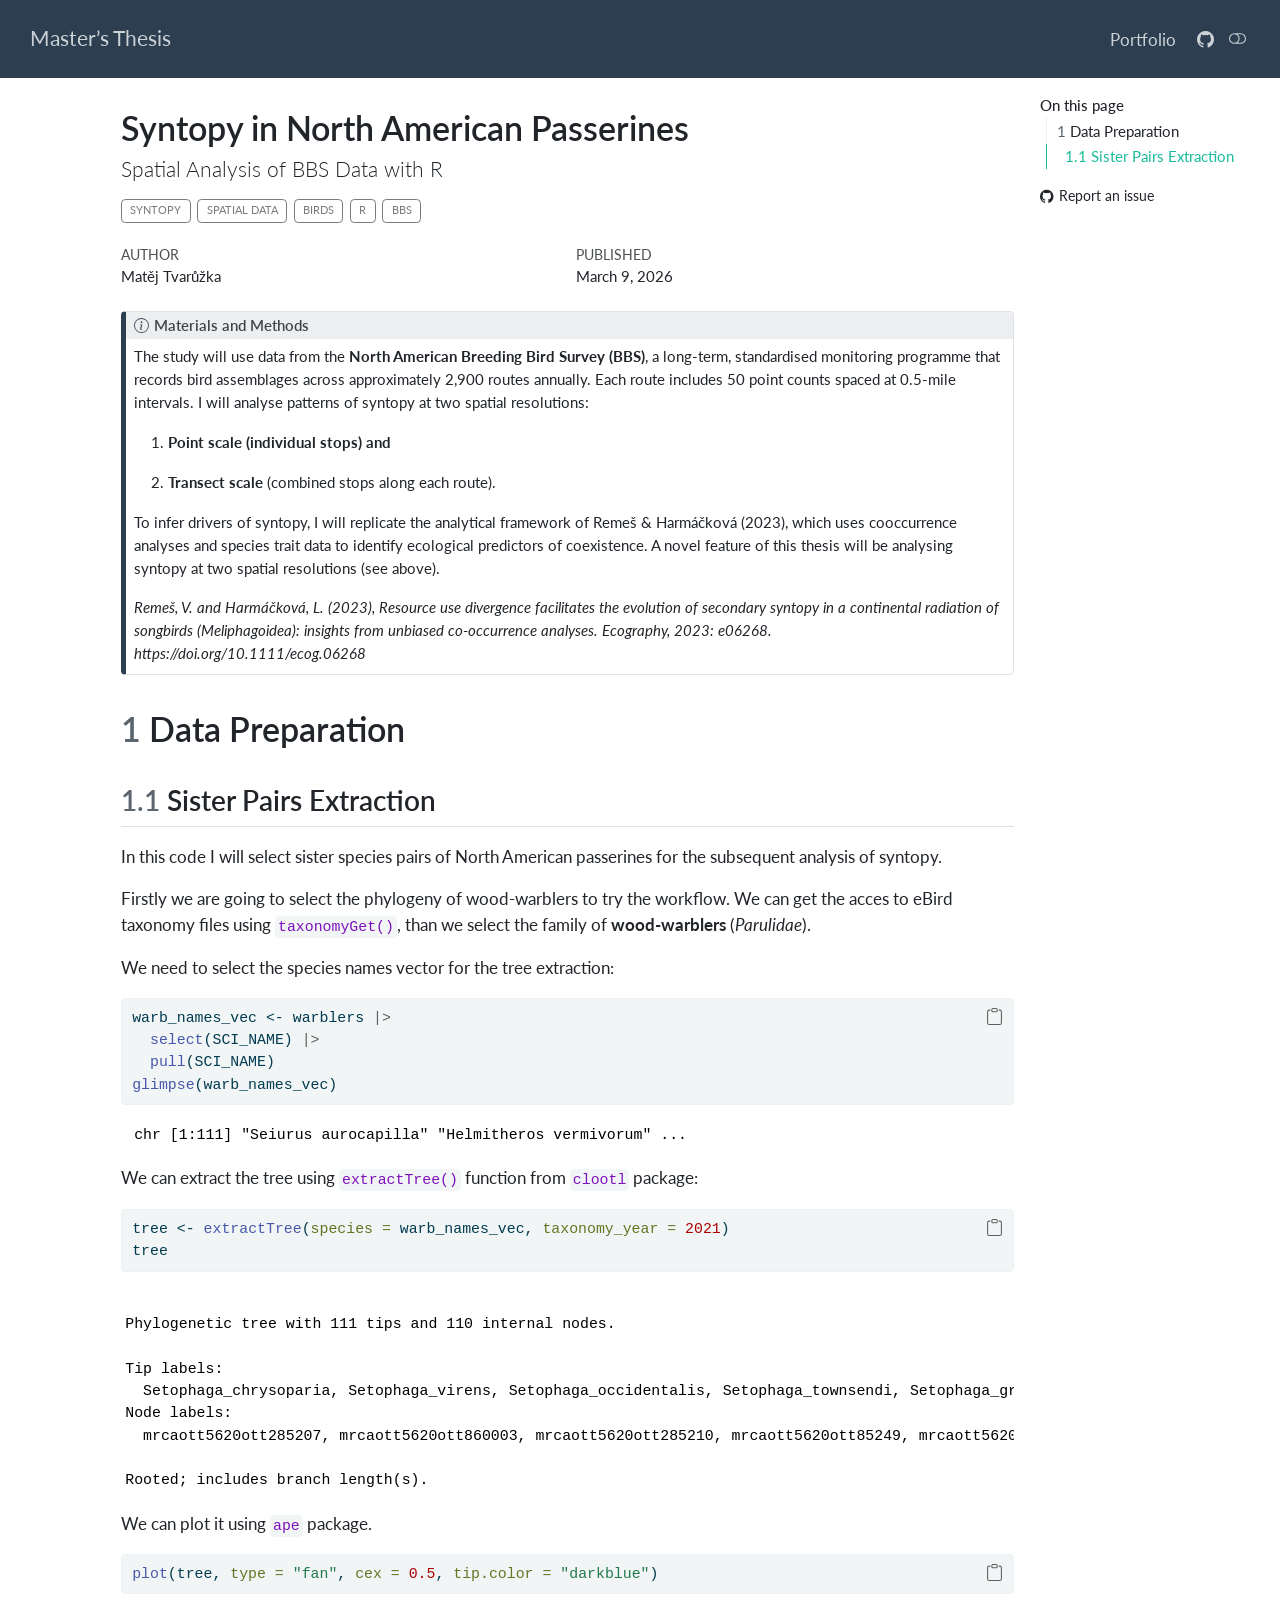
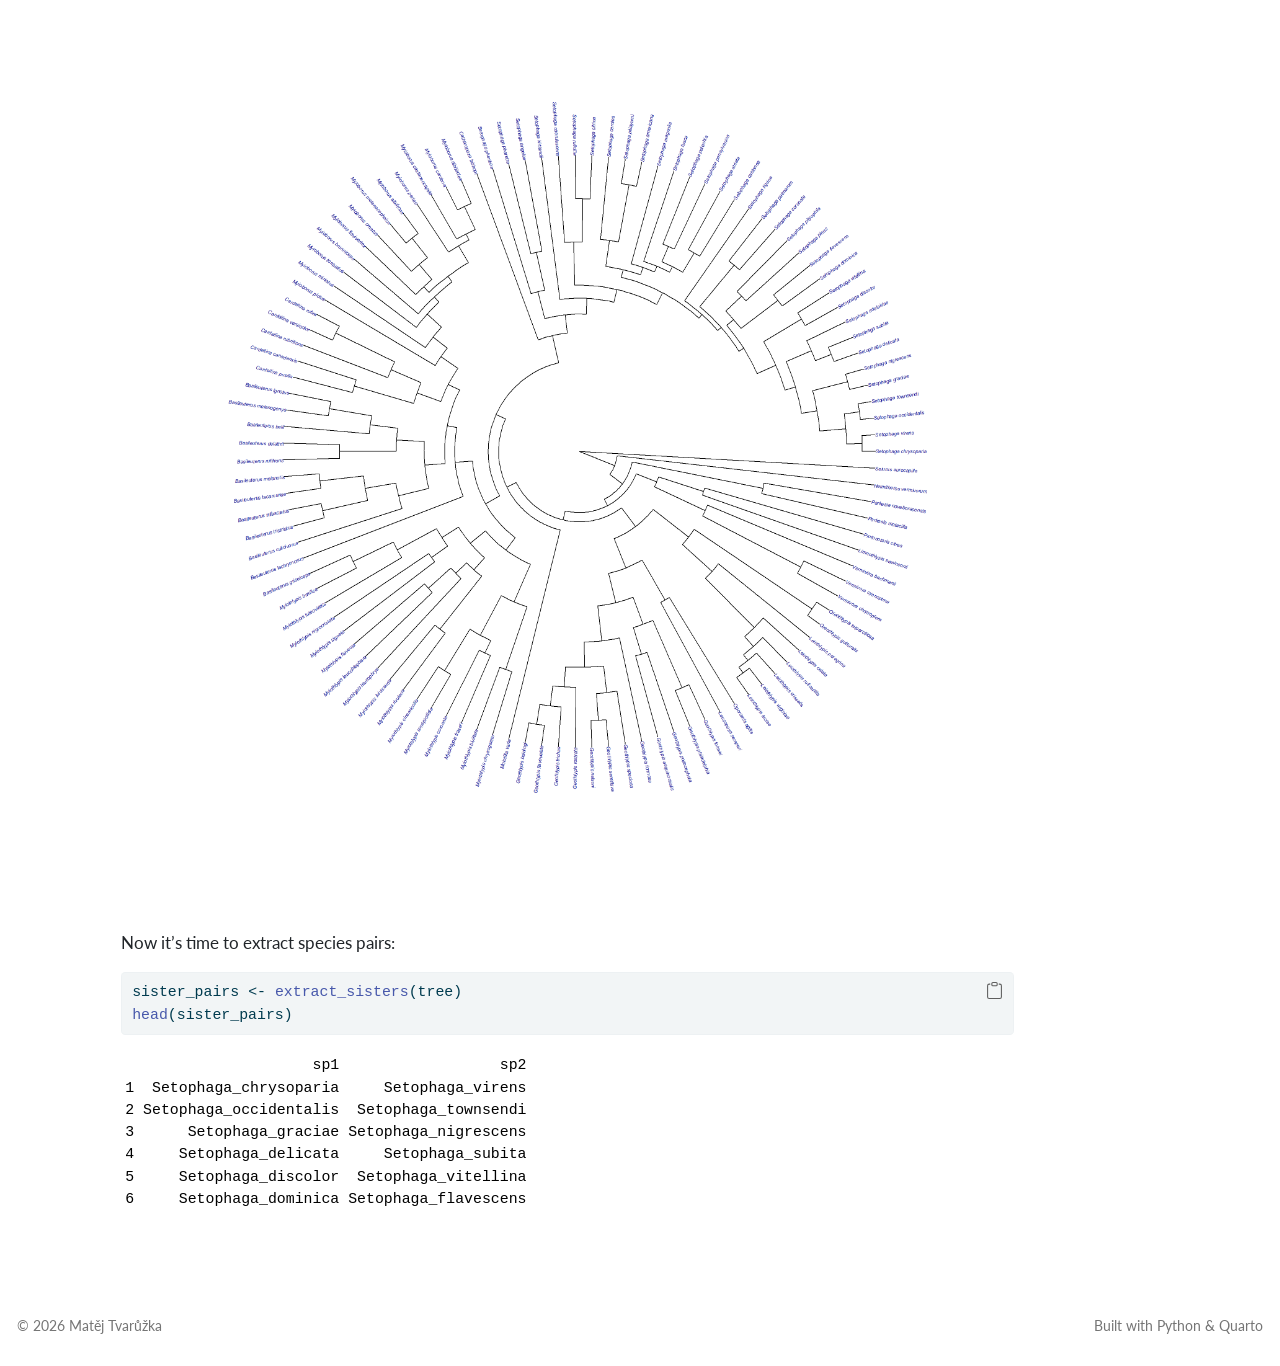
==== docs/index.html @ f7a9e0ff "update" ====
<!DOCTYPE html>
<html xmlns="http://www.w3.org/1999/xhtml" lang="en" xml:lang="en"><head>

<meta charset="utf-8">
<meta name="generator" content="quarto-1.8.27">

<meta name="viewport" content="width=device-width, initial-scale=1.0, user-scalable=yes">

<meta name="author" content="Matěj Tvarůžka">
<meta name="dcterms.date" content="2026-03-09">

<title>Syntopy in North American Passerines – Master’s Thesis</title>
<style>
code{white-space: pre-wrap;}
span.smallcaps{font-variant: small-caps;}
div.columns{display: flex; gap: min(4vw, 1.5em);}
div.column{flex: auto; overflow-x: auto;}
div.hanging-indent{margin-left: 1.5em; text-indent: -1.5em;}
ul.task-list{list-style: none;}
ul.task-list li input[type="checkbox"] {
  width: 0.8em;
  margin: 0 0.8em 0.2em -1em; /* quarto-specific, see https://github.com/quarto-dev/quarto-cli/issues/4556 */ 
  vertical-align: middle;
}
/* CSS for syntax highlighting */
html { -webkit-text-size-adjust: 100%; }
pre > code.sourceCode { white-space: pre; position: relative; }
pre > code.sourceCode > span { display: inline-block; line-height: 1.25; }
pre > code.sourceCode > span:empty { height: 1.2em; }
.sourceCode { overflow: visible; }
code.sourceCode > span { color: inherit; text-decoration: inherit; }
div.sourceCode { margin: 1em 0; }
pre.sourceCode { margin: 0; }
@media screen {
div.sourceCode { overflow: auto; }
}
@media print {
pre > code.sourceCode { white-space: pre-wrap; }
pre > code.sourceCode > span { text-indent: -5em; padding-left: 5em; }
}
pre.numberSource code
  { counter-reset: source-line 0; }
pre.numberSource code > span
  { position: relative; left: -4em; counter-increment: source-line; }
pre.numberSource code > span > a:first-child::before
  { content: counter(source-line);
    position: relative; left: -1em; text-align: right; vertical-align: baseline;
    border: none; display: inline-block;
    -webkit-touch-callout: none; -webkit-user-select: none;
    -khtml-user-select: none; -moz-user-select: none;
    -ms-user-select: none; user-select: none;
    padding: 0 4px; width: 4em;
  }
pre.numberSource { margin-left: 3em;  padding-left: 4px; }
div.sourceCode
  {   }
@media screen {
pre > code.sourceCode > span > a:first-child::before { text-decoration: underline; }
}
</style>


<script src="site_libs/quarto-nav/quarto-nav.js"></script>
<script src="site_libs/quarto-nav/headroom.min.js"></script>
<script src="site_libs/clipboard/clipboard.min.js"></script>
<script src="site_libs/quarto-search/autocomplete.umd.js"></script>
<script src="site_libs/quarto-search/fuse.min.js"></script>
<script src="site_libs/quarto-search/quarto-search.js"></script>
<meta name="quarto:offset" content="./">
<script src="site_libs/quarto-html/quarto.js" type="module"></script>
<script src="site_libs/quarto-html/tabsets/tabsets.js" type="module"></script>
<script src="site_libs/quarto-html/axe/axe-check.js" type="module"></script>
<script src="site_libs/quarto-html/popper.min.js"></script>
<script src="site_libs/quarto-html/tippy.umd.min.js"></script>
<script src="site_libs/quarto-html/anchor.min.js"></script>
<link href="site_libs/quarto-html/tippy.css" rel="stylesheet">
<link href="site_libs/quarto-html/quarto-syntax-highlighting-ed96de9b727972fe78a7b5d16c58bf87.css" rel="stylesheet" class="quarto-color-scheme" id="quarto-text-highlighting-styles">
<link href="site_libs/quarto-html/quarto-syntax-highlighting-dark-4d9afe2b8d18ee9fa5d0d57b5ed4214d.css" rel="stylesheet" class="quarto-color-scheme quarto-color-alternate" id="quarto-text-highlighting-styles">
<link href="site_libs/quarto-html/quarto-syntax-highlighting-ed96de9b727972fe78a7b5d16c58bf87.css" rel="stylesheet" class="quarto-color-scheme-extra" id="quarto-text-highlighting-styles">
<script src="site_libs/bootstrap/bootstrap.min.js"></script>
<link href="site_libs/bootstrap/bootstrap-icons.css" rel="stylesheet">
<link href="site_libs/bootstrap/bootstrap-7cd82a6aa96a974a6319077d4da4450f.min.css" rel="stylesheet" append-hash="true" class="quarto-color-scheme" id="quarto-bootstrap" data-mode="light">
<link href="site_libs/bootstrap/bootstrap-dark-4c7998f0dd7110676a9d49c082e7c350.min.css" rel="stylesheet" append-hash="true" class="quarto-color-scheme quarto-color-alternate" id="quarto-bootstrap" data-mode="dark">
<link href="site_libs/bootstrap/bootstrap-7cd82a6aa96a974a6319077d4da4450f.min.css" rel="stylesheet" append-hash="true" class="quarto-color-scheme-extra" id="quarto-bootstrap" data-mode="light">
<script id="quarto-search-options" type="application/json">{
  "location": "navbar",
  "copy-button": false,
  "collapse-after": 3,
  "panel-placement": "end",
  "type": "overlay",
  "limit": 50,
  "keyboard-shortcut": [
    "f",
    "/",
    "s"
  ],
  "show-item-context": false,
  "language": {
    "search-no-results-text": "No results",
    "search-matching-documents-text": "matching documents",
    "search-copy-link-title": "Copy link to search",
    "search-hide-matches-text": "Hide additional matches",
    "search-more-match-text": "more match in this document",
    "search-more-matches-text": "more matches in this document",
    "search-clear-button-title": "Clear",
    "search-text-placeholder": "",
    "search-detached-cancel-button-title": "Cancel",
    "search-submit-button-title": "Submit",
    "search-label": "Search"
  }
}</script>


</head>

<body class="nav-fixed quarto-light"><script id="quarto-html-before-body" type="application/javascript">
    const toggleBodyColorMode = (bsSheetEl) => {
      const mode = bsSheetEl.getAttribute("data-mode");
      const bodyEl = window.document.querySelector("body");
      if (mode === "dark") {
        bodyEl.classList.add("quarto-dark");
        bodyEl.classList.remove("quarto-light");
      } else {
        bodyEl.classList.add("quarto-light");
        bodyEl.classList.remove("quarto-dark");
      }
    }
    const toggleBodyColorPrimary = () => {
      const bsSheetEl = window.document.querySelector("link#quarto-bootstrap:not([rel=disabled-stylesheet])");
      if (bsSheetEl) {
        toggleBodyColorMode(bsSheetEl);
      }
    }
    const setColorSchemeToggle = (alternate) => {
      const toggles = window.document.querySelectorAll('.quarto-color-scheme-toggle');
      for (let i=0; i < toggles.length; i++) {
        const toggle = toggles[i];
        if (toggle) {
          if (alternate) {
            toggle.classList.add("alternate");
          } else {
            toggle.classList.remove("alternate");
          }
        }
      }
    };
    const toggleColorMode = (alternate) => {
      // Switch the stylesheets
      const primaryStylesheets = window.document.querySelectorAll('link.quarto-color-scheme:not(.quarto-color-alternate)');
      const alternateStylesheets = window.document.querySelectorAll('link.quarto-color-scheme.quarto-color-alternate');
      manageTransitions('#quarto-margin-sidebar .nav-link', false);
      if (alternate) {
        // note: dark is layered on light, we don't disable primary!
        enableStylesheet(alternateStylesheets);
        for (const sheetNode of alternateStylesheets) {
          if (sheetNode.id === "quarto-bootstrap") {
            toggleBodyColorMode(sheetNode);
          }
        }
      } else {
        disableStylesheet(alternateStylesheets);
        enableStylesheet(primaryStylesheets)
        toggleBodyColorPrimary();
      }
      manageTransitions('#quarto-margin-sidebar .nav-link', true);
      // Switch the toggles
      setColorSchemeToggle(alternate)
      // Hack to workaround the fact that safari doesn't
      // properly recolor the scrollbar when toggling (#1455)
      if (navigator.userAgent.indexOf('Safari') > 0 && navigator.userAgent.indexOf('Chrome') == -1) {
        manageTransitions("body", false);
        window.scrollTo(0, 1);
        setTimeout(() => {
          window.scrollTo(0, 0);
          manageTransitions("body", true);
        }, 40);
      }
    }
    const disableStylesheet = (stylesheets) => {
      for (let i=0; i < stylesheets.length; i++) {
        const stylesheet = stylesheets[i];
        stylesheet.rel = 'disabled-stylesheet';
      }
    }
    const enableStylesheet = (stylesheets) => {
      for (let i=0; i < stylesheets.length; i++) {
        const stylesheet = stylesheets[i];
        if(stylesheet.rel !== 'stylesheet') { // for Chrome, which will still FOUC without this check
          stylesheet.rel = 'stylesheet';
        }
      }
    }
    const manageTransitions = (selector, allowTransitions) => {
      const els = window.document.querySelectorAll(selector);
      for (let i=0; i < els.length; i++) {
        const el = els[i];
        if (allowTransitions) {
          el.classList.remove('notransition');
        } else {
          el.classList.add('notransition');
        }
      }
    }
    const isFileUrl = () => {
      return window.location.protocol === 'file:';
    }
    const hasAlternateSentinel = () => {
      let styleSentinel = getColorSchemeSentinel();
      if (styleSentinel !== null) {
        return styleSentinel === "alternate";
      } else {
        return false;
      }
    }
    const setStyleSentinel = (alternate) => {
      const value = alternate ? "alternate" : "default";
      if (!isFileUrl()) {
        window.localStorage.setItem("quarto-color-scheme", value);
      } else {
        localAlternateSentinel = value;
      }
    }
    const getColorSchemeSentinel = () => {
      if (!isFileUrl()) {
        const storageValue = window.localStorage.getItem("quarto-color-scheme");
        return storageValue != null ? storageValue : localAlternateSentinel;
      } else {
        return localAlternateSentinel;
      }
    }
    const toggleGiscusIfUsed = (isAlternate, darkModeDefault) => {
      const baseTheme = document.querySelector('#giscus-base-theme')?.value ?? 'light';
      const alternateTheme = document.querySelector('#giscus-alt-theme')?.value ?? 'dark';
      let newTheme = '';
      if(authorPrefersDark) {
        newTheme = isAlternate ? baseTheme : alternateTheme;
      } else {
        newTheme = isAlternate ? alternateTheme : baseTheme;
      }
      const changeGiscusTheme = () => {
        // From: https://github.com/giscus/giscus/issues/336
        const sendMessage = (message) => {
          const iframe = document.querySelector('iframe.giscus-frame');
          if (!iframe) return;
          iframe.contentWindow.postMessage({ giscus: message }, 'https://giscus.app');
        }
        sendMessage({
          setConfig: {
            theme: newTheme
          }
        });
      }
      const isGiscussLoaded = window.document.querySelector('iframe.giscus-frame') !== null;
      if (isGiscussLoaded) {
        changeGiscusTheme();
      }
    };
    const authorPrefersDark = false;
    const darkModeDefault = authorPrefersDark;
      document.querySelector('link#quarto-text-highlighting-styles.quarto-color-scheme-extra').rel = 'disabled-stylesheet';
      document.querySelector('link#quarto-bootstrap.quarto-color-scheme-extra').rel = 'disabled-stylesheet';
    let localAlternateSentinel = darkModeDefault ? 'alternate' : 'default';
    // Dark / light mode switch
    window.quartoToggleColorScheme = () => {
      // Read the current dark / light value
      let toAlternate = !hasAlternateSentinel();
      toggleColorMode(toAlternate);
      setStyleSentinel(toAlternate);
      toggleGiscusIfUsed(toAlternate, darkModeDefault);
      window.dispatchEvent(new Event('resize'));
    };
    // Switch to dark mode if need be
    if (hasAlternateSentinel()) {
      toggleColorMode(true);
    } else {
      toggleColorMode(false);
    }
  </script>

<div id="quarto-search-results"></div>
  <header id="quarto-header" class="headroom fixed-top">
    <nav class="navbar navbar-expand-lg " data-bs-theme="dark">
      <div class="navbar-container container-fluid">
      <div class="navbar-brand-container mx-auto">
    <a class="navbar-brand" href="./index.html">
    <span class="navbar-title">Master’s Thesis</span>
    </a>
  </div>
          <button class="navbar-toggler" type="button" data-bs-toggle="collapse" data-bs-target="#navbarCollapse" aria-controls="navbarCollapse" role="menu" aria-expanded="false" aria-label="Toggle navigation" onclick="if (window.quartoToggleHeadroom) { window.quartoToggleHeadroom(); }">
  <span class="navbar-toggler-icon"></span>
</button>
          <div class="collapse navbar-collapse" id="navbarCollapse">
            <ul class="navbar-nav navbar-nav-scroll ms-auto">
  <li class="nav-item">
    <a class="nav-link" href="https://matejtvar.github.io/"> 
<span class="menu-text">Portfolio</span></a>
  </li>  
  <li class="nav-item">
    <a class="nav-link" href="https://github.com/matejtvar/BBS-syntopy"> <i class="bi bi-github" role="img">
</i> 
<span class="menu-text"></span></a>
  </li>  
</ul>
          </div> <!-- /navcollapse -->
            <div class="quarto-navbar-tools">
  <a href="" class="quarto-color-scheme-toggle quarto-navigation-tool  px-1" onclick="window.quartoToggleColorScheme(); return false;" title="Toggle dark mode"><i class="bi"></i></a>
</div>
      </div> <!-- /container-fluid -->
    </nav>
</header>
<!-- content -->
<div id="quarto-content" class="quarto-container page-columns page-rows-contents page-layout-article page-navbar">
<!-- sidebar -->
<!-- margin-sidebar -->
    <div id="quarto-margin-sidebar" class="sidebar margin-sidebar">
        <nav id="TOC" role="doc-toc" class="toc-active">
    <h2 id="toc-title">On this page</h2>
   
  <ul>
  <li><a href="#data-preparation" id="toc-data-preparation" class="nav-link active" data-scroll-target="#data-preparation"><span class="header-section-number">1</span> Data Preparation</a>
  <ul class="collapse">
  <li><a href="#sister-pairs-extraction" id="toc-sister-pairs-extraction" class="nav-link" data-scroll-target="#sister-pairs-extraction"><span class="header-section-number">1.1</span> Sister Pairs Extraction</a></li>
  </ul></li>
  </ul>
<div class="toc-actions"><ul><li><a href="https://github.com/matejtvar/BBS-syntopy/issues/new?assignees=matejtvar/issues/new" class="toc-action"><i class="bi bi-github"></i>Report an issue</a></li></ul></div></nav>
    </div>
<!-- main -->
<main class="content" id="quarto-document-content">


<header id="title-block-header" class="quarto-title-block default">
<div class="quarto-title">
<h1 class="title">Syntopy in North American Passerines</h1>
<p class="subtitle lead">Spatial Analysis of BBS Data with R</p>
  <div class="quarto-categories">
    <div class="quarto-category">Syntopy</div>
    <div class="quarto-category">Spatial Data</div>
    <div class="quarto-category">Birds</div>
    <div class="quarto-category">R</div>
    <div class="quarto-category">BBS</div>
  </div>
  </div>



<div class="quarto-title-meta">

    <div>
    <div class="quarto-title-meta-heading">Author</div>
    <div class="quarto-title-meta-contents">
             <p>Matěj Tvarůžka </p>
          </div>
  </div>
    
    <div>
    <div class="quarto-title-meta-heading">Published</div>
    <div class="quarto-title-meta-contents">
      <p class="date">March 9, 2026</p>
    </div>
  </div>
  
    
  </div>
  


</header>


<div class="callout callout-style-default callout-note callout-titled">
<div class="callout-header d-flex align-content-center">
<div class="callout-icon-container">
<i class="callout-icon"></i>
</div>
<div class="callout-title-container flex-fill">
<span class="screen-reader-only">Note</span>Materials and Methods
</div>
</div>
<div class="callout-body-container callout-body">
<p>The study will use data from the <strong>North American Breeding Bird Survey (BBS)</strong>, a long-term, standardised monitoring programme that records bird assemblages across approximately 2,900 routes annually. Each route includes 50 point counts spaced at 0.5-mile intervals. I will analyse patterns of syntopy at two spatial resolutions:</p>
<ol type="1">
<li><p><strong>Point scale (individual stops) and</strong></p></li>
<li><p><strong>Transect scale</strong> (combined stops along each route).</p></li>
</ol>
<p>To infer drivers of syntopy, I will replicate the analytical framework of Remeš &amp; Harmáčková (2023), which uses cooccurrence analyses and species trait data to identify ecological predictors of coexistence. A novel feature of this thesis will be analysing syntopy at two spatial resolutions (see above).</p>
<p><em>Remeš, V. and Harmáčková, L. (2023), Resource use divergence facilitates the evolution of secondary syntopy in a continental radiation of songbirds (Meliphagoidea): insights from unbiased co-occurrence analyses. Ecography, 2023: e06268. https://doi.org/10.1111/ecog.06268</em></p>
</div>
</div>
<section id="data-preparation" class="level1" data-number="1">
<h1 data-number="1"><span class="header-section-number">1</span> Data Preparation</h1>
<section id="sister-pairs-extraction" class="level2" data-number="1.1">
<h2 data-number="1.1" class="anchored" data-anchor-id="sister-pairs-extraction"><span class="header-section-number">1.1</span> Sister Pairs Extraction</h2>
<p>In this code I will select sister species pairs of North American passerines for the subsequent analysis of syntopy.</p>
<p>Firstly we are going to select the phylogeny of wood-warblers to try the workflow. We can get the acces to eBird taxonomy files using <code>taxonomyGet()</code>, than we select the family of <strong>wood-warblers</strong> (<em>Parulidae</em>).</p>
<p>We need to select the species names vector for the tree extraction:</p>
<div class="cell">
<div class="code-copy-outer-scaffold"><div class="sourceCode cell-code" id="cb1"><pre class="sourceCode r code-with-copy"><code class="sourceCode r"><span id="cb1-1"><a href="#cb1-1" aria-hidden="true" tabindex="-1"></a>warb_names_vec <span class="ot">&lt;-</span> warblers <span class="sc">|&gt;</span> </span>
<span id="cb1-2"><a href="#cb1-2" aria-hidden="true" tabindex="-1"></a>  <span class="fu">select</span>(SCI_NAME) <span class="sc">|&gt;</span> </span>
<span id="cb1-3"><a href="#cb1-3" aria-hidden="true" tabindex="-1"></a>  <span class="fu">pull</span>(SCI_NAME)</span>
<span id="cb1-4"><a href="#cb1-4" aria-hidden="true" tabindex="-1"></a><span class="fu">glimpse</span>(warb_names_vec)</span></code></pre></div><button title="Copy to Clipboard" class="code-copy-button"><i class="bi"></i></button></div>
<div class="cell-output cell-output-stdout">
<pre><code> chr [1:111] "Seiurus aurocapilla" "Helmitheros vermivorum" ...</code></pre>
</div>
</div>
<p>We can extract the tree using <code>extractTree()</code> function from <code>clootl</code> package:</p>
<div class="cell">
<div class="code-copy-outer-scaffold"><div class="sourceCode cell-code" id="cb3"><pre class="sourceCode r code-with-copy"><code class="sourceCode r"><span id="cb3-1"><a href="#cb3-1" aria-hidden="true" tabindex="-1"></a>tree <span class="ot">&lt;-</span> <span class="fu">extractTree</span>(<span class="at">species =</span> warb_names_vec, <span class="at">taxonomy_year =</span> <span class="dv">2021</span>)</span>
<span id="cb3-2"><a href="#cb3-2" aria-hidden="true" tabindex="-1"></a>tree</span></code></pre></div><button title="Copy to Clipboard" class="code-copy-button"><i class="bi"></i></button></div>
<div class="cell-output cell-output-stdout">
<pre><code>
Phylogenetic tree with 111 tips and 110 internal nodes.

Tip labels:
  Setophaga_chrysoparia, Setophaga_virens, Setophaga_occidentalis, Setophaga_townsendi, Setophaga_graciae, Setophaga_nigrescens, ...
Node labels:
  mrcaott5620ott285207, mrcaott5620ott860003, mrcaott5620ott285210, mrcaott5620ott85249, mrcaott5620ott63581, mrcaott5620ott757859, ...

Rooted; includes branch length(s).</code></pre>
</div>
</div>
<p>We can plot it using <code>ape</code> package.</p>
<div class="cell">
<div class="code-copy-outer-scaffold"><div class="sourceCode cell-code" id="cb5"><pre class="sourceCode r code-with-copy"><code class="sourceCode r"><span id="cb5-1"><a href="#cb5-1" aria-hidden="true" tabindex="-1"></a><span class="fu">plot</span>(tree, <span class="at">type =</span> <span class="st">"fan"</span>, <span class="at">cex =</span> <span class="fl">0.5</span>, <span class="at">tip.color =</span> <span class="st">"darkblue"</span>)</span></code></pre></div><button title="Copy to Clipboard" class="code-copy-button"><i class="bi"></i></button></div>
<div class="cell-output-display">
<div>
<figure class="figure">
<p><img src="index_files/figure-html/unnamed-chunk-5-1.png" class="img-fluid figure-img" width="1440"></p>
</figure>
</div>
</div>
</div>
<p>Now it’s time to extract species pairs:</p>
<div class="cell">
<div class="code-copy-outer-scaffold"><div class="sourceCode cell-code" id="cb6"><pre class="sourceCode r code-with-copy"><code class="sourceCode r"><span id="cb6-1"><a href="#cb6-1" aria-hidden="true" tabindex="-1"></a>sister_pairs <span class="ot">&lt;-</span> <span class="fu">extract_sisters</span>(tree)</span>
<span id="cb6-2"><a href="#cb6-2" aria-hidden="true" tabindex="-1"></a><span class="fu">head</span>(sister_pairs)</span></code></pre></div><button title="Copy to Clipboard" class="code-copy-button"><i class="bi"></i></button></div>
<div class="cell-output cell-output-stdout">
<pre><code>                     sp1                  sp2
1  Setophaga_chrysoparia     Setophaga_virens
2 Setophaga_occidentalis  Setophaga_townsendi
3      Setophaga_graciae Setophaga_nigrescens
4     Setophaga_delicata     Setophaga_subita
5     Setophaga_discolor  Setophaga_vitellina
6     Setophaga_dominica Setophaga_flavescens</code></pre>
</div>
</div>


</section>
</section>

</main> <!-- /main -->
<script id="quarto-html-after-body" type="application/javascript">
  window.document.addEventListener("DOMContentLoaded", function (event) {
    // Ensure there is a toggle, if there isn't float one in the top right
    if (window.document.querySelector('.quarto-color-scheme-toggle') === null) {
      const a = window.document.createElement('a');
      a.classList.add('top-right');
      a.classList.add('quarto-color-scheme-toggle');
      a.href = "";
      a.onclick = function() { try { window.quartoToggleColorScheme(); } catch {} return false; };
      const i = window.document.createElement("i");
      i.classList.add('bi');
      a.appendChild(i);
      window.document.body.appendChild(a);
    }
    setColorSchemeToggle(hasAlternateSentinel())
    const icon = "";
    const anchorJS = new window.AnchorJS();
    anchorJS.options = {
      placement: 'right',
      icon: icon
    };
    anchorJS.add('.anchored');
    const isCodeAnnotation = (el) => {
      for (const clz of el.classList) {
        if (clz.startsWith('code-annotation-')) {                     
          return true;
        }
      }
      return false;
    }
    const onCopySuccess = function(e) {
      // button target
      const button = e.trigger;
      // don't keep focus
      button.blur();
      // flash "checked"
      button.classList.add('code-copy-button-checked');
      var currentTitle = button.getAttribute("title");
      button.setAttribute("title", "Copied!");
      let tooltip;
      if (window.bootstrap) {
        button.setAttribute("data-bs-toggle", "tooltip");
        button.setAttribute("data-bs-placement", "left");
        button.setAttribute("data-bs-title", "Copied!");
        tooltip = new bootstrap.Tooltip(button, 
          { trigger: "manual", 
            customClass: "code-copy-button-tooltip",
            offset: [0, -8]});
        tooltip.show();    
      }
      setTimeout(function() {
        if (tooltip) {
          tooltip.hide();
          button.removeAttribute("data-bs-title");
          button.removeAttribute("data-bs-toggle");
          button.removeAttribute("data-bs-placement");
        }
        button.setAttribute("title", currentTitle);
        button.classList.remove('code-copy-button-checked');
      }, 1000);
      // clear code selection
      e.clearSelection();
    }
    const getTextToCopy = function(trigger) {
      const outerScaffold = trigger.parentElement.cloneNode(true);
      const codeEl = outerScaffold.querySelector('code');
      for (const childEl of codeEl.children) {
        if (isCodeAnnotation(childEl)) {
          childEl.remove();
        }
      }
      return codeEl.innerText;
    }
    const clipboard = new window.ClipboardJS('.code-copy-button:not([data-in-quarto-modal])', {
      text: getTextToCopy
    });
    clipboard.on('success', onCopySuccess);
    if (window.document.getElementById('quarto-embedded-source-code-modal')) {
      const clipboardModal = new window.ClipboardJS('.code-copy-button[data-in-quarto-modal]', {
        text: getTextToCopy,
        container: window.document.getElementById('quarto-embedded-source-code-modal')
      });
      clipboardModal.on('success', onCopySuccess);
    }
      var localhostRegex = new RegExp(/^(?:http|https):\/\/localhost\:?[0-9]*\//);
      var mailtoRegex = new RegExp(/^mailto:/);
        var filterRegex = new RegExp('/' + window.location.host + '/');
      var isInternal = (href) => {
          return filterRegex.test(href) || localhostRegex.test(href) || mailtoRegex.test(href);
      }
      // Inspect non-navigation links and adorn them if external
     var links = window.document.querySelectorAll('a[href]:not(.nav-link):not(.navbar-brand):not(.toc-action):not(.sidebar-link):not(.sidebar-item-toggle):not(.pagination-link):not(.no-external):not([aria-hidden]):not(.dropdown-item):not(.quarto-navigation-tool):not(.about-link)');
      for (var i=0; i<links.length; i++) {
        const link = links[i];
        if (!isInternal(link.href)) {
          // undo the damage that might have been done by quarto-nav.js in the case of
          // links that we want to consider external
          if (link.dataset.originalHref !== undefined) {
            link.href = link.dataset.originalHref;
          }
        }
      }
    function tippyHover(el, contentFn, onTriggerFn, onUntriggerFn) {
      const config = {
        allowHTML: true,
        maxWidth: 500,
        delay: 100,
        arrow: false,
        appendTo: function(el) {
            return el.parentElement;
        },
        interactive: true,
        interactiveBorder: 10,
        theme: 'quarto',
        placement: 'bottom-start',
      };
      if (contentFn) {
        config.content = contentFn;
      }
      if (onTriggerFn) {
        config.onTrigger = onTriggerFn;
      }
      if (onUntriggerFn) {
        config.onUntrigger = onUntriggerFn;
      }
      window.tippy(el, config); 
    }
    const noterefs = window.document.querySelectorAll('a[role="doc-noteref"]');
    for (var i=0; i<noterefs.length; i++) {
      const ref = noterefs[i];
      tippyHover(ref, function() {
        // use id or data attribute instead here
        let href = ref.getAttribute('data-footnote-href') || ref.getAttribute('href');
        try { href = new URL(href).hash; } catch {}
        const id = href.replace(/^#\/?/, "");
        const note = window.document.getElementById(id);
        if (note) {
          return note.innerHTML;
        } else {
          return "";
        }
      });
    }
    const xrefs = window.document.querySelectorAll('a.quarto-xref');
    const processXRef = (id, note) => {
      // Strip column container classes
      const stripColumnClz = (el) => {
        el.classList.remove("page-full", "page-columns");
        if (el.children) {
          for (const child of el.children) {
            stripColumnClz(child);
          }
        }
      }
      stripColumnClz(note)
      if (id === null || id.startsWith('sec-')) {
        // Special case sections, only their first couple elements
        const container = document.createElement("div");
        if (note.children && note.children.length > 2) {
          container.appendChild(note.children[0].cloneNode(true));
          for (let i = 1; i < note.children.length; i++) {
            const child = note.children[i];
            if (child.tagName === "P" && child.innerText === "") {
              continue;
            } else {
              container.appendChild(child.cloneNode(true));
              break;
            }
          }
          if (window.Quarto?.typesetMath) {
            window.Quarto.typesetMath(container);
          }
          return container.innerHTML
        } else {
          if (window.Quarto?.typesetMath) {
            window.Quarto.typesetMath(note);
          }
          return note.innerHTML;
        }
      } else {
        // Remove any anchor links if they are present
        const anchorLink = note.querySelector('a.anchorjs-link');
        if (anchorLink) {
          anchorLink.remove();
        }
        if (window.Quarto?.typesetMath) {
          window.Quarto.typesetMath(note);
        }
        if (note.classList.contains("callout")) {
          return note.outerHTML;
        } else {
          return note.innerHTML;
        }
      }
    }
    for (var i=0; i<xrefs.length; i++) {
      const xref = xrefs[i];
      tippyHover(xref, undefined, function(instance) {
        instance.disable();
        let url = xref.getAttribute('href');
        let hash = undefined; 
        if (url.startsWith('#')) {
          hash = url;
        } else {
          try { hash = new URL(url).hash; } catch {}
        }
        if (hash) {
          const id = hash.replace(/^#\/?/, "");
          const note = window.document.getElementById(id);
          if (note !== null) {
            try {
              const html = processXRef(id, note.cloneNode(true));
              instance.setContent(html);
            } finally {
              instance.enable();
              instance.show();
            }
          } else {
            // See if we can fetch this
            fetch(url.split('#')[0])
            .then(res => res.text())
            .then(html => {
              const parser = new DOMParser();
              const htmlDoc = parser.parseFromString(html, "text/html");
              const note = htmlDoc.getElementById(id);
              if (note !== null) {
                const html = processXRef(id, note);
                instance.setContent(html);
              } 
            }).finally(() => {
              instance.enable();
              instance.show();
            });
          }
        } else {
          // See if we can fetch a full url (with no hash to target)
          // This is a special case and we should probably do some content thinning / targeting
          fetch(url)
          .then(res => res.text())
          .then(html => {
            const parser = new DOMParser();
            const htmlDoc = parser.parseFromString(html, "text/html");
            const note = htmlDoc.querySelector('main.content');
            if (note !== null) {
              // This should only happen for chapter cross references
              // (since there is no id in the URL)
              // remove the first header
              if (note.children.length > 0 && note.children[0].tagName === "HEADER") {
                note.children[0].remove();
              }
              const html = processXRef(null, note);
              instance.setContent(html);
            } 
          }).finally(() => {
            instance.enable();
            instance.show();
          });
        }
      }, function(instance) {
      });
    }
        let selectedAnnoteEl;
        const selectorForAnnotation = ( cell, annotation) => {
          let cellAttr = 'data-code-cell="' + cell + '"';
          let lineAttr = 'data-code-annotation="' +  annotation + '"';
          const selector = 'span[' + cellAttr + '][' + lineAttr + ']';
          return selector;
        }
        const selectCodeLines = (annoteEl) => {
          const doc = window.document;
          const targetCell = annoteEl.getAttribute("data-target-cell");
          const targetAnnotation = annoteEl.getAttribute("data-target-annotation");
          const annoteSpan = window.document.querySelector(selectorForAnnotation(targetCell, targetAnnotation));
          const lines = annoteSpan.getAttribute("data-code-lines").split(",");
          const lineIds = lines.map((line) => {
            return targetCell + "-" + line;
          })
          let top = null;
          let height = null;
          let parent = null;
          if (lineIds.length > 0) {
              //compute the position of the single el (top and bottom and make a div)
              const el = window.document.getElementById(lineIds[0]);
              top = el.offsetTop;
              height = el.offsetHeight;
              parent = el.parentElement.parentElement;
            if (lineIds.length > 1) {
              const lastEl = window.document.getElementById(lineIds[lineIds.length - 1]);
              const bottom = lastEl.offsetTop + lastEl.offsetHeight;
              height = bottom - top;
            }
            if (top !== null && height !== null && parent !== null) {
              // cook up a div (if necessary) and position it 
              let div = window.document.getElementById("code-annotation-line-highlight");
              if (div === null) {
                div = window.document.createElement("div");
                div.setAttribute("id", "code-annotation-line-highlight");
                div.style.position = 'absolute';
                parent.appendChild(div);
              }
              div.style.top = top - 2 + "px";
              div.style.height = height + 4 + "px";
              div.style.left = 0;
              let gutterDiv = window.document.getElementById("code-annotation-line-highlight-gutter");
              if (gutterDiv === null) {
                gutterDiv = window.document.createElement("div");
                gutterDiv.setAttribute("id", "code-annotation-line-highlight-gutter");
                gutterDiv.style.position = 'absolute';
                const codeCell = window.document.getElementById(targetCell);
                const gutter = codeCell.querySelector('.code-annotation-gutter');
                gutter.appendChild(gutterDiv);
              }
              gutterDiv.style.top = top - 2 + "px";
              gutterDiv.style.height = height + 4 + "px";
            }
            selectedAnnoteEl = annoteEl;
          }
        };
        const unselectCodeLines = () => {
          const elementsIds = ["code-annotation-line-highlight", "code-annotation-line-highlight-gutter"];
          elementsIds.forEach((elId) => {
            const div = window.document.getElementById(elId);
            if (div) {
              div.remove();
            }
          });
          selectedAnnoteEl = undefined;
        };
          // Handle positioning of the toggle
      window.addEventListener(
        "resize",
        throttle(() => {
          elRect = undefined;
          if (selectedAnnoteEl) {
            selectCodeLines(selectedAnnoteEl);
          }
        }, 10)
      );
      function throttle(fn, ms) {
      let throttle = false;
      let timer;
        return (...args) => {
          if(!throttle) { // first call gets through
              fn.apply(this, args);
              throttle = true;
          } else { // all the others get throttled
              if(timer) clearTimeout(timer); // cancel #2
              timer = setTimeout(() => {
                fn.apply(this, args);
                timer = throttle = false;
              }, ms);
          }
        };
      }
        // Attach click handler to the DT
        const annoteDls = window.document.querySelectorAll('dt[data-target-cell]');
        for (const annoteDlNode of annoteDls) {
          annoteDlNode.addEventListener('click', (event) => {
            const clickedEl = event.target;
            if (clickedEl !== selectedAnnoteEl) {
              unselectCodeLines();
              const activeEl = window.document.querySelector('dt[data-target-cell].code-annotation-active');
              if (activeEl) {
                activeEl.classList.remove('code-annotation-active');
              }
              selectCodeLines(clickedEl);
              clickedEl.classList.add('code-annotation-active');
            } else {
              // Unselect the line
              unselectCodeLines();
              clickedEl.classList.remove('code-annotation-active');
            }
          });
        }
    const findCites = (el) => {
      const parentEl = el.parentElement;
      if (parentEl) {
        const cites = parentEl.dataset.cites;
        if (cites) {
          return {
            el,
            cites: cites.split(' ')
          };
        } else {
          return findCites(el.parentElement)
        }
      } else {
        return undefined;
      }
    };
    var bibliorefs = window.document.querySelectorAll('a[role="doc-biblioref"]');
    for (var i=0; i<bibliorefs.length; i++) {
      const ref = bibliorefs[i];
      const citeInfo = findCites(ref);
      if (citeInfo) {
        tippyHover(citeInfo.el, function() {
          var popup = window.document.createElement('div');
          citeInfo.cites.forEach(function(cite) {
            var citeDiv = window.document.createElement('div');
            citeDiv.classList.add('hanging-indent');
            citeDiv.classList.add('csl-entry');
            var biblioDiv = window.document.getElementById('ref-' + cite);
            if (biblioDiv) {
              citeDiv.innerHTML = biblioDiv.innerHTML;
            }
            popup.appendChild(citeDiv);
          });
          return popup.innerHTML;
        });
      }
    }
  });
  </script>
</div> <!-- /content -->
<footer class="footer">
  <div class="nav-footer">
    <div class="nav-footer-left">
<p>© 2026 Matěj Tvarůžka</p>
</div>   
    <div class="nav-footer-center">
      &nbsp;
    <div class="toc-actions d-sm-block d-md-none"><ul><li><a href="https://github.com/matejtvar/BBS-syntopy/issues/new?assignees=matejtvar/issues/new" class="toc-action"><i class="bi bi-github"></i>Report an issue</a></li></ul></div></div>
    <div class="nav-footer-right">
<p>Built with Python &amp; Quarto</p>
</div>
  </div>
</footer>




</body></html>
---- docs/site_libs/quarto-html/tippy.css ----
.tippy-box[data-animation=fade][data-state=hidden]{opacity:0}[data-tippy-root]{max-width:calc(100vw - 10px)}.tippy-box{position:relative;background-color:#333;color:#fff;border-radius:4px;font-size:14px;line-height:1.4;white-space:normal;outline:0;transition-property:transform,visibility,opacity}.tippy-box[data-placement^=top]>.tippy-arrow{bottom:0}.tippy-box[data-placement^=top]>.tippy-arrow:before{bottom:-7px;left:0;border-width:8px 8px 0;border-top-color:initial;transform-origin:center top}.tippy-box[data-placement^=bottom]>.tippy-arrow{top:0}.tippy-box[data-placement^=bottom]>.tippy-arrow:before{top:-7px;left:0;border-width:0 8px 8px;border-bottom-color:initial;transform-origin:center bottom}.tippy-box[data-placement^=left]>.tippy-arrow{right:0}.tippy-box[data-placement^=left]>.tippy-arrow:before{border-width:8px 0 8px 8px;border-left-color:initial;right:-7px;transform-origin:center left}.tippy-box[data-placement^=right]>.tippy-arrow{left:0}.tippy-box[data-placement^=right]>.tippy-arrow:before{left:-7px;border-width:8px 8px 8px 0;border-right-color:initial;transform-origin:center right}.tippy-box[data-inertia][data-state=visible]{transition-timing-function:cubic-bezier(.54,1.5,.38,1.11)}.tippy-arrow{width:16px;height:16px;color:#333}.tippy-arrow:before{content:"";position:absolute;border-color:transparent;border-style:solid}.tippy-content{position:relative;padding:5px 9px;z-index:1}
---- docs/site_libs/quarto-html/quarto-syntax-highlighting-ed96de9b727972fe78a7b5d16c58bf87.css ----
/* quarto syntax highlight colors */
:root {
  --quarto-hl-ot-color: #003B4F;
  --quarto-hl-at-color: #657422;
  --quarto-hl-ss-color: #20794D;
  --quarto-hl-an-color: #5E5E5E;
  --quarto-hl-fu-color: #4758AB;
  --quarto-hl-st-color: #20794D;
  --quarto-hl-cf-color: #003B4F;
  --quarto-hl-op-color: #5E5E5E;
  --quarto-hl-er-color: #AD0000;
  --quarto-hl-bn-color: #AD0000;
  --quarto-hl-al-color: #AD0000;
  --quarto-hl-va-color: #111111;
  --quarto-hl-bu-color: inherit;
  --quarto-hl-ex-color: inherit;
  --quarto-hl-pp-color: #AD0000;
  --quarto-hl-in-color: #5E5E5E;
  --quarto-hl-vs-color: #20794D;
  --quarto-hl-wa-color: #5E5E5E;
  --quarto-hl-do-color: #5E5E5E;
  --quarto-hl-im-color: #00769E;
  --quarto-hl-ch-color: #20794D;
  --quarto-hl-dt-color: #AD0000;
  --quarto-hl-fl-color: #AD0000;
  --quarto-hl-co-color: #5E5E5E;
  --quarto-hl-cv-color: #5E5E5E;
  --quarto-hl-cn-color: #8f5902;
  --quarto-hl-sc-color: #5E5E5E;
  --quarto-hl-dv-color: #AD0000;
  --quarto-hl-kw-color: #003B4F;
}

/* other quarto variables */
:root {
  --quarto-font-monospace: SFMono-Regular, Menlo, Monaco, Consolas, "Liberation Mono", "Courier New", monospace;
}

/* syntax highlight based on Pandoc's rules */
pre > code.sourceCode > span {
  color: #003B4F;
}

code.sourceCode > span {
  color: #003B4F;
}

div.sourceCode,
div.sourceCode pre.sourceCode {
  color: #003B4F;
}

/* Normal */
code span {
  color: #003B4F;
}

/* Alert */
code span.al {
  color: #AD0000;
  font-style: inherit;
}

/* Annotation */
code span.an {
  color: #5E5E5E;
  font-style: inherit;
}

/* Attribute */
code span.at {
  color: #657422;
  font-style: inherit;
}

/* BaseN */
code span.bn {
  color: #AD0000;
  font-style: inherit;
}

/* BuiltIn */
code span.bu {
  font-style: inherit;
}

/* ControlFlow */
code span.cf {
  color: #003B4F;
  font-weight: bold;
  font-style: inherit;
}

/* Char */
code span.ch {
  color: #20794D;
  font-style: inherit;
}

/* Constant */
code span.cn {
  color: #8f5902;
  font-style: inherit;
}

/* Comment */
code span.co {
  color: #5E5E5E;
  font-style: inherit;
}

/* CommentVar */
code span.cv {
  color: #5E5E5E;
  font-style: italic;
}

/* Documentation */
code span.do {
  color: #5E5E5E;
  font-style: italic;
}

/* DataType */
code span.dt {
  color: #AD0000;
  font-style: inherit;
}

/* DecVal */
code span.dv {
  color: #AD0000;
  font-style: inherit;
}

/* Error */
code span.er {
  color: #AD0000;
  font-style: inherit;
}

/* Extension */
code span.ex {
  font-style: inherit;
}

/* Float */
code span.fl {
  color: #AD0000;
  font-style: inherit;
}

/* Function */
code span.fu {
  color: #4758AB;
  font-style: inherit;
}

/* Import */
code span.im {
  color: #00769E;
  font-style: inherit;
}

/* Information */
code span.in {
  color: #5E5E5E;
  font-style: inherit;
}

/* Keyword */
code span.kw {
  color: #003B4F;
  font-weight: bold;
  font-style: inherit;
}

/* Operator */
code span.op {
  color: #5E5E5E;
  font-style: inherit;
}

/* Other */
code span.ot {
  color: #003B4F;
  font-style: inherit;
}

/* Preprocessor */
code span.pp {
  color: #AD0000;
  font-style: inherit;
}

/* SpecialChar */
code span.sc {
  color: #5E5E5E;
  font-style: inherit;
}

/* SpecialString */
code span.ss {
  color: #20794D;
  font-style: inherit;
}

/* String */
code span.st {
  color: #20794D;
  font-style: inherit;
}

/* Variable */
code span.va {
  color: #111111;
  font-style: inherit;
}

/* VerbatimString */
code span.vs {
  color: #20794D;
  font-style: inherit;
}

/* Warning */
code span.wa {
  color: #5E5E5E;
  font-style: italic;
}

.prevent-inlining {
  content: "</";
}

/*# sourceMappingURL=0920dd6d7437995b8cdf7429764427b1.css.map */
---- docs/site_libs/quarto-html/quarto-syntax-highlighting-dark-4d9afe2b8d18ee9fa5d0d57b5ed4214d.css ----
/* quarto syntax highlight colors */
:root {
  --quarto-hl-al-color: #f07178;
  --quarto-hl-an-color: #d4d0ab;
  --quarto-hl-at-color: #00e0e0;
  --quarto-hl-bn-color: #d4d0ab;
  --quarto-hl-bu-color: #abe338;
  --quarto-hl-ch-color: #abe338;
  --quarto-hl-co-color: #f8f8f2;
  --quarto-hl-cv-color: #ffd700;
  --quarto-hl-cn-color: #ffd700;
  --quarto-hl-cf-color: #ffa07a;
  --quarto-hl-dt-color: #ffa07a;
  --quarto-hl-dv-color: #d4d0ab;
  --quarto-hl-do-color: #f8f8f2;
  --quarto-hl-er-color: #f07178;
  --quarto-hl-ex-color: #00e0e0;
  --quarto-hl-fl-color: #d4d0ab;
  --quarto-hl-fu-color: #ffa07a;
  --quarto-hl-im-color: #abe338;
  --quarto-hl-in-color: #d4d0ab;
  --quarto-hl-kw-color: #ffa07a;
  --quarto-hl-op-color: #ffa07a;
  --quarto-hl-ot-color: #00e0e0;
  --quarto-hl-pp-color: #dcc6e0;
  --quarto-hl-re-color: #00e0e0;
  --quarto-hl-sc-color: #abe338;
  --quarto-hl-ss-color: #abe338;
  --quarto-hl-st-color: #abe338;
  --quarto-hl-va-color: #00e0e0;
  --quarto-hl-vs-color: #abe338;
  --quarto-hl-wa-color: #dcc6e0;
}

/* other quarto variables */
:root {
  --quarto-font-monospace: SFMono-Regular, Menlo, Monaco, Consolas, "Liberation Mono", "Courier New", monospace;
}

/* syntax highlight based on Pandoc's rules */
pre > code.sourceCode > span {
  color: #f8f8f2;
}

code.sourceCode > span {
  color: #f8f8f2;
}

div.sourceCode,
div.sourceCode pre.sourceCode {
  color: #f8f8f2;
}

/* Normal */
code span {
  color: #f8f8f2;
}

/* Alert */
code span.al {
  color: #f07178;
}

/* Annotation */
code span.an {
  color: #d4d0ab;
}

/* Attribute */
code span.at {
  color: #00e0e0;
}

/* BaseN */
code span.bn {
  color: #d4d0ab;
}

/* BuiltIn */
code span.bu {
  color: #abe338;
}

/* ControlFlow */
code span.cf {
  font-weight: bold;
  color: #ffa07a;
}

/* Char */
code span.ch {
  color: #abe338;
}

/* Constant */
code span.cn {
  color: #ffd700;
}

/* Comment */
code span.co {
  font-style: italic;
  color: #f8f8f2;
}

/* CommentVar */
code span.cv {
  color: #ffd700;
}

/* Documentation */
code span.do {
  color: #f8f8f2;
}

/* DataType */
code span.dt {
  color: #ffa07a;
}

/* DecVal */
code span.dv {
  color: #d4d0ab;
}

/* Error */
code span.er {
  color: #f07178;
  text-decoration: underline;
}

/* Extension */
code span.ex {
  font-weight: bold;
  color: #00e0e0;
}

/* Float */
code span.fl {
  color: #d4d0ab;
}

/* Function */
code span.fu {
  color: #ffa07a;
}

/* Import */
code span.im {
  color: #abe338;
}

/* Information */
code span.in {
  color: #d4d0ab;
}

/* Keyword */
code span.kw {
  font-weight: bold;
  color: #ffa07a;
}

/* Operator */
code span.op {
  color: #ffa07a;
}

/* Other */
code span.ot {
  color: #00e0e0;
}

/* Preprocessor */
code span.pp {
  color: #dcc6e0;
}

/* RegionMarker */
code span.re {
  background-color: #f8f8f2;
  color: #00e0e0;
}

/* SpecialChar */
code span.sc {
  color: #abe338;
}

/* SpecialString */
code span.ss {
  color: #abe338;
}

/* String */
code span.st {
  color: #abe338;
}

/* Variable */
code span.va {
  color: #00e0e0;
}

/* VerbatimString */
code span.vs {
  color: #abe338;
}

/* Warning */
code span.wa {
  color: #dcc6e0;
}

.prevent-inlining {
  content: "</";
}

/*# sourceMappingURL=86edf53ecdff796acf02dbceed379426.css.map */
---- docs/site_libs/quarto-html/quarto-syntax-highlighting-ed96de9b727972fe78a7b5d16c58bf87.css ----
/* quarto syntax highlight colors */
:root {
  --quarto-hl-ot-color: #003B4F;
  --quarto-hl-at-color: #657422;
  --quarto-hl-ss-color: #20794D;
  --quarto-hl-an-color: #5E5E5E;
  --quarto-hl-fu-color: #4758AB;
  --quarto-hl-st-color: #20794D;
  --quarto-hl-cf-color: #003B4F;
  --quarto-hl-op-color: #5E5E5E;
  --quarto-hl-er-color: #AD0000;
  --quarto-hl-bn-color: #AD0000;
  --quarto-hl-al-color: #AD0000;
  --quarto-hl-va-color: #111111;
  --quarto-hl-bu-color: inherit;
  --quarto-hl-ex-color: inherit;
  --quarto-hl-pp-color: #AD0000;
  --quarto-hl-in-color: #5E5E5E;
  --quarto-hl-vs-color: #20794D;
  --quarto-hl-wa-color: #5E5E5E;
  --quarto-hl-do-color: #5E5E5E;
  --quarto-hl-im-color: #00769E;
  --quarto-hl-ch-color: #20794D;
  --quarto-hl-dt-color: #AD0000;
  --quarto-hl-fl-color: #AD0000;
  --quarto-hl-co-color: #5E5E5E;
  --quarto-hl-cv-color: #5E5E5E;
  --quarto-hl-cn-color: #8f5902;
  --quarto-hl-sc-color: #5E5E5E;
  --quarto-hl-dv-color: #AD0000;
  --quarto-hl-kw-color: #003B4F;
}

/* other quarto variables */
:root {
  --quarto-font-monospace: SFMono-Regular, Menlo, Monaco, Consolas, "Liberation Mono", "Courier New", monospace;
}

/* syntax highlight based on Pandoc's rules */
pre > code.sourceCode > span {
  color: #003B4F;
}

code.sourceCode > span {
  color: #003B4F;
}

div.sourceCode,
div.sourceCode pre.sourceCode {
  color: #003B4F;
}

/* Normal */
code span {
  color: #003B4F;
}

/* Alert */
code span.al {
  color: #AD0000;
  font-style: inherit;
}

/* Annotation */
code span.an {
  color: #5E5E5E;
  font-style: inherit;
}

/* Attribute */
code span.at {
  color: #657422;
  font-style: inherit;
}

/* BaseN */
code span.bn {
  color: #AD0000;
  font-style: inherit;
}

/* BuiltIn */
code span.bu {
  font-style: inherit;
}

/* ControlFlow */
code span.cf {
  color: #003B4F;
  font-weight: bold;
  font-style: inherit;
}

/* Char */
code span.ch {
  color: #20794D;
  font-style: inherit;
}

/* Constant */
code span.cn {
  color: #8f5902;
  font-style: inherit;
}

/* Comment */
code span.co {
  color: #5E5E5E;
  font-style: inherit;
}

/* CommentVar */
code span.cv {
  color: #5E5E5E;
  font-style: italic;
}

/* Documentation */
code span.do {
  color: #5E5E5E;
  font-style: italic;
}

/* DataType */
code span.dt {
  color: #AD0000;
  font-style: inherit;
}

/* DecVal */
code span.dv {
  color: #AD0000;
  font-style: inherit;
}

/* Error */
code span.er {
  color: #AD0000;
  font-style: inherit;
}

/* Extension */
code span.ex {
  font-style: inherit;
}

/* Float */
code span.fl {
  color: #AD0000;
  font-style: inherit;
}

/* Function */
code span.fu {
  color: #4758AB;
  font-style: inherit;
}

/* Import */
code span.im {
  color: #00769E;
  font-style: inherit;
}

/* Information */
code span.in {
  color: #5E5E5E;
  font-style: inherit;
}

/* Keyword */
code span.kw {
  color: #003B4F;
  font-weight: bold;
  font-style: inherit;
}

/* Operator */
code span.op {
  color: #5E5E5E;
  font-style: inherit;
}

/* Other */
code span.ot {
  color: #003B4F;
  font-style: inherit;
}

/* Preprocessor */
code span.pp {
  color: #AD0000;
  font-style: inherit;
}

/* SpecialChar */
code span.sc {
  color: #5E5E5E;
  font-style: inherit;
}

/* SpecialString */
code span.ss {
  color: #20794D;
  font-style: inherit;
}

/* String */
code span.st {
  color: #20794D;
  font-style: inherit;
}

/* Variable */
code span.va {
  color: #111111;
  font-style: inherit;
}

/* VerbatimString */
code span.vs {
  color: #20794D;
  font-style: inherit;
}

/* Warning */
code span.wa {
  color: #5E5E5E;
  font-style: italic;
}

.prevent-inlining {
  content: "</";
}

/*# sourceMappingURL=0920dd6d7437995b8cdf7429764427b1.css.map */
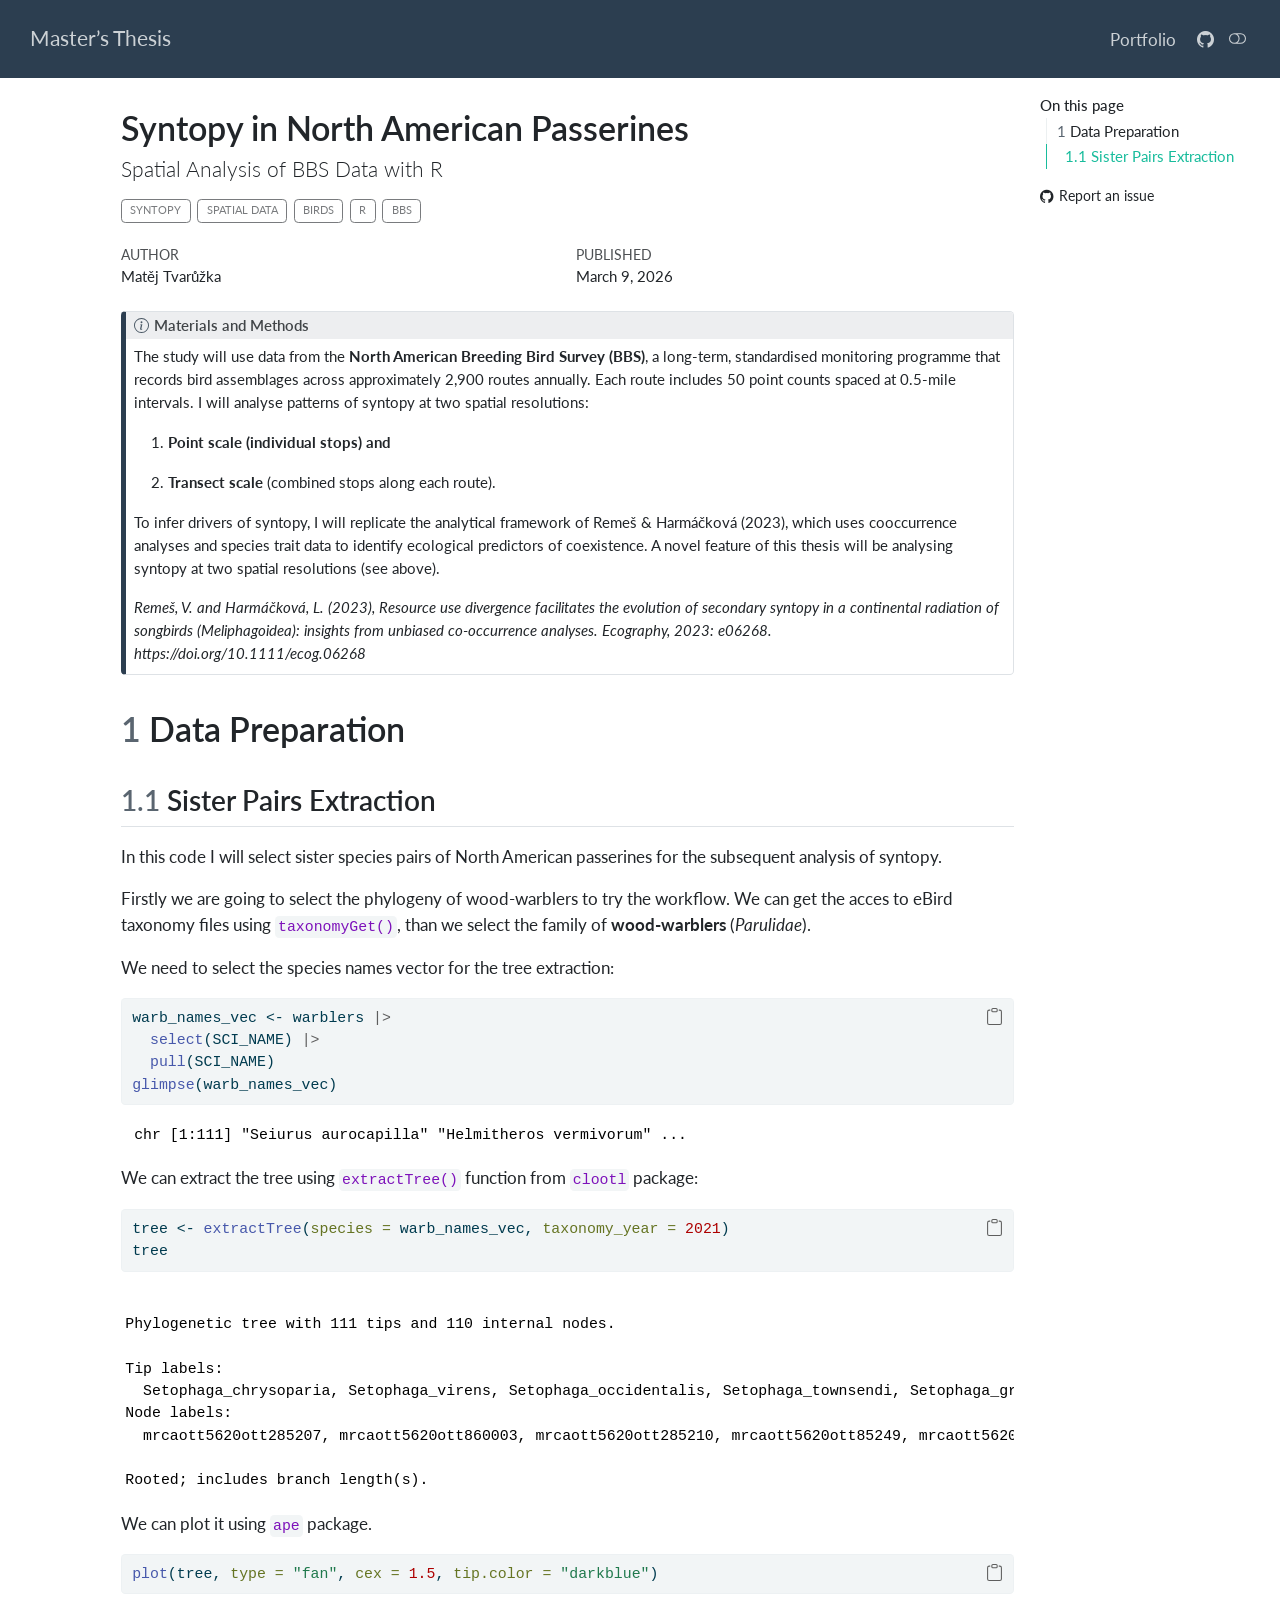
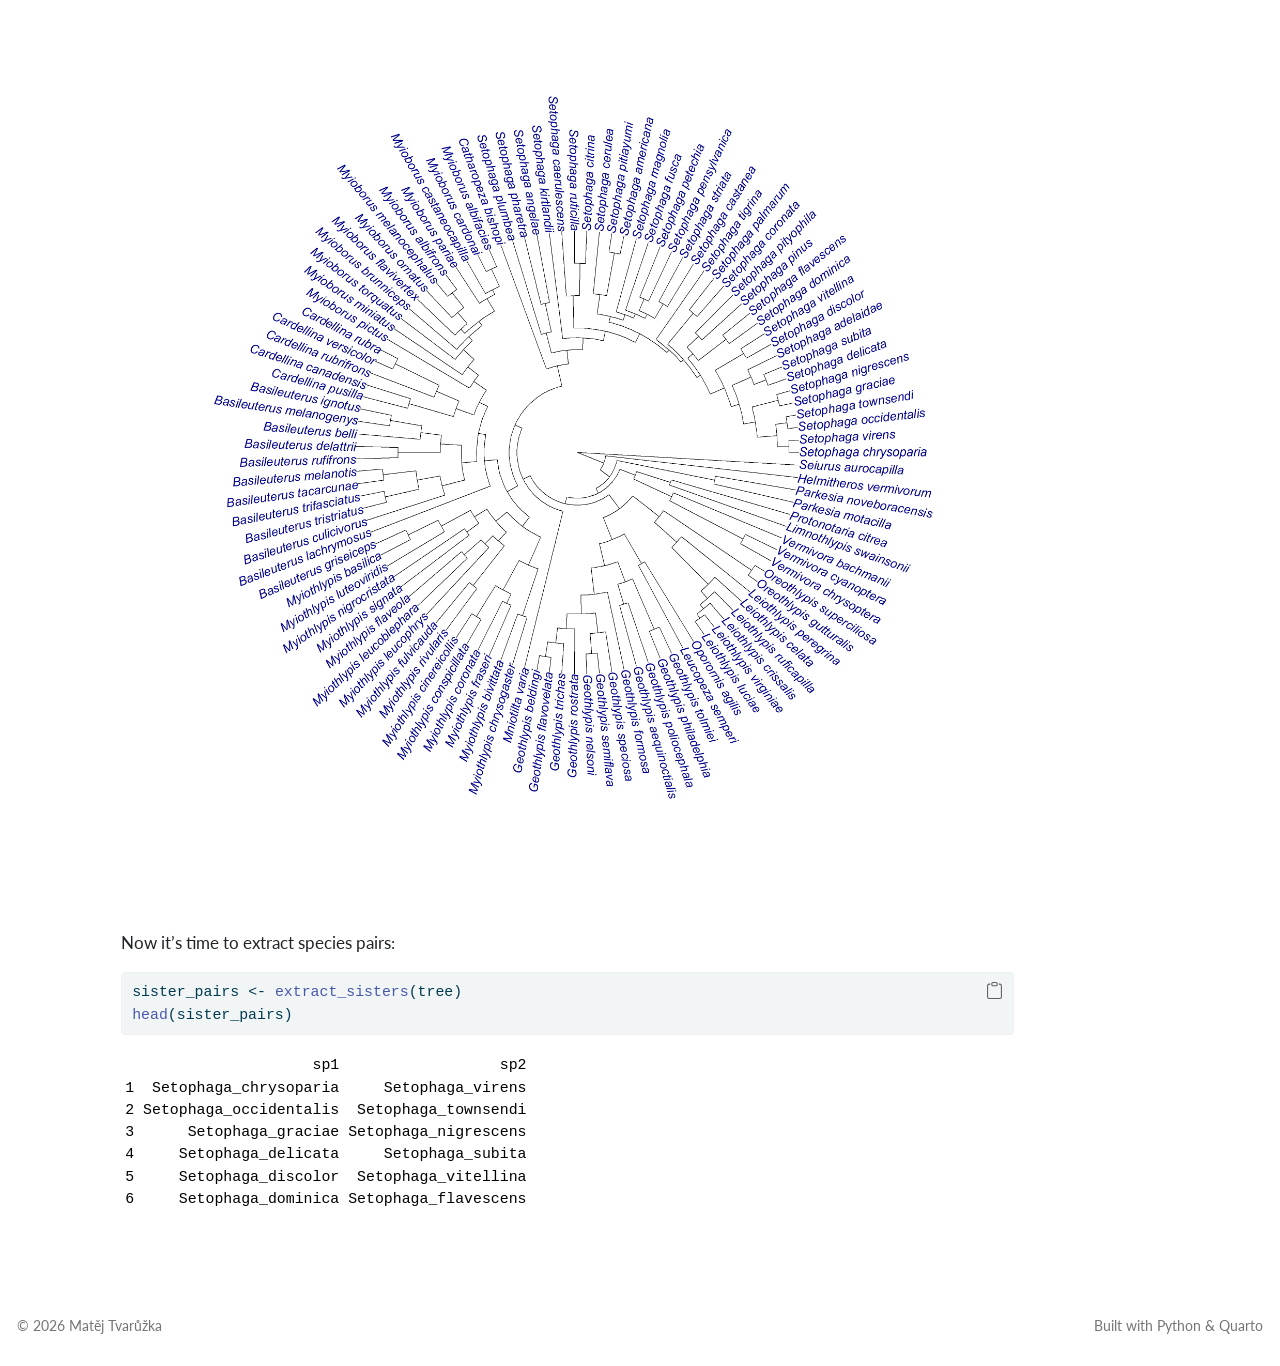
==== commit 8096db8f: "update" ====
--- a/docs/index.html
+++ b/docs/index.html
@@ -420,11 +420,11 @@
 </div>
 <p>We can plot it using <code>ape</code> package.</p>
 <div class="cell">
-<div class="code-copy-outer-scaffold"><div class="sourceCode cell-code" id="cb5"><pre class="sourceCode r code-with-copy"><code class="sourceCode r"><span id="cb5-1"><a href="#cb5-1" aria-hidden="true" tabindex="-1"></a><span class="fu">plot</span>(tree, <span class="at">type =</span> <span class="st">"fan"</span>, <span class="at">cex =</span> <span class="fl">0.5</span>, <span class="at">tip.color =</span> <span class="st">"darkblue"</span>)</span></code></pre></div><button title="Copy to Clipboard" class="code-copy-button"><i class="bi"></i></button></div>
+<div class="code-copy-outer-scaffold"><div class="sourceCode cell-code" id="cb5"><pre class="sourceCode r code-with-copy"><code class="sourceCode r"><span id="cb5-1"><a href="#cb5-1" aria-hidden="true" tabindex="-1"></a><span class="fu">plot</span>(tree, <span class="at">type =</span> <span class="st">"fan"</span>, <span class="at">cex =</span> <span class="fl">1.5</span>, <span class="at">tip.color =</span> <span class="st">"darkblue"</span>)</span></code></pre></div><button title="Copy to Clipboard" class="code-copy-button"><i class="bi"></i></button></div>
 <div class="cell-output-display">
 <div>
 <figure class="figure">
-<p><img src="index_files/figure-html/unnamed-chunk-5-1.png" class="img-fluid figure-img" width="1440"></p>
+<p><img src="index_files/figure-html/unnamed-chunk-5-1.png" class="img-fluid figure-img" width="1728"></p>
 </figure>
 </div>
 </div>
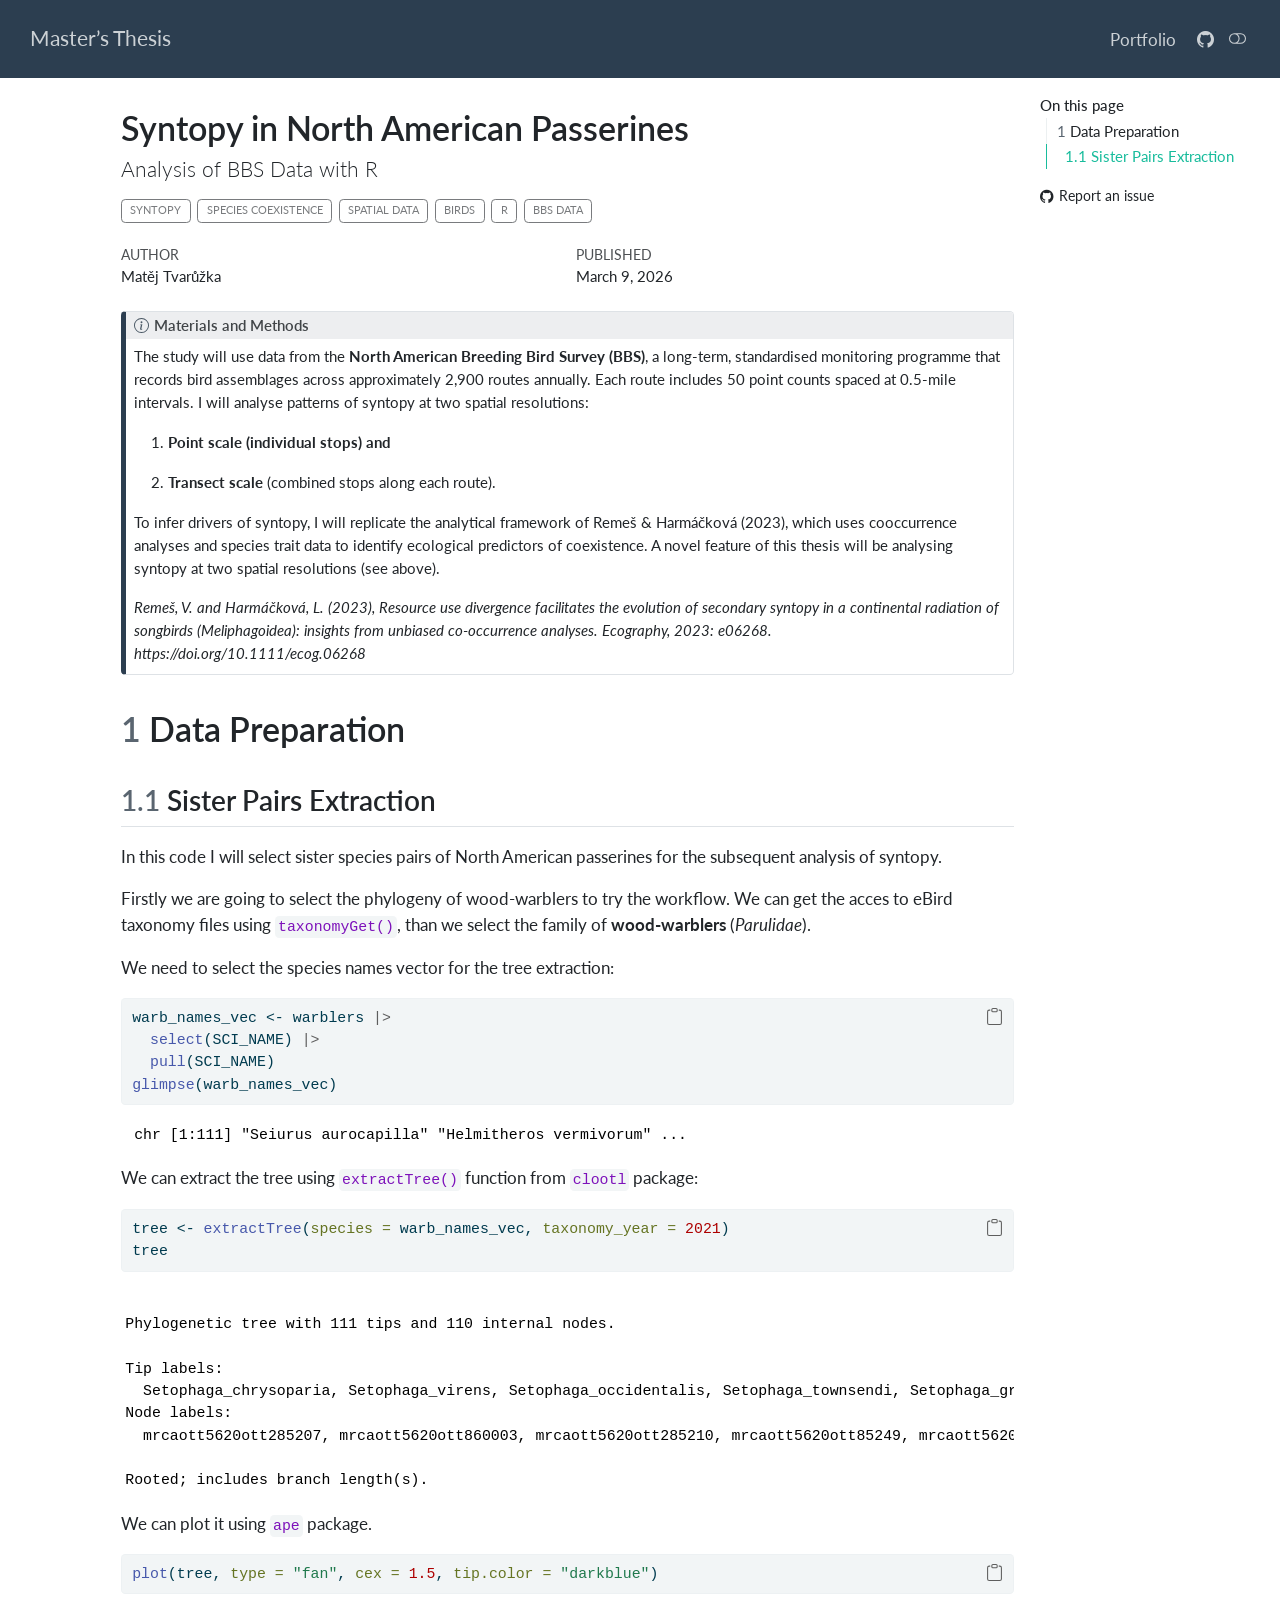
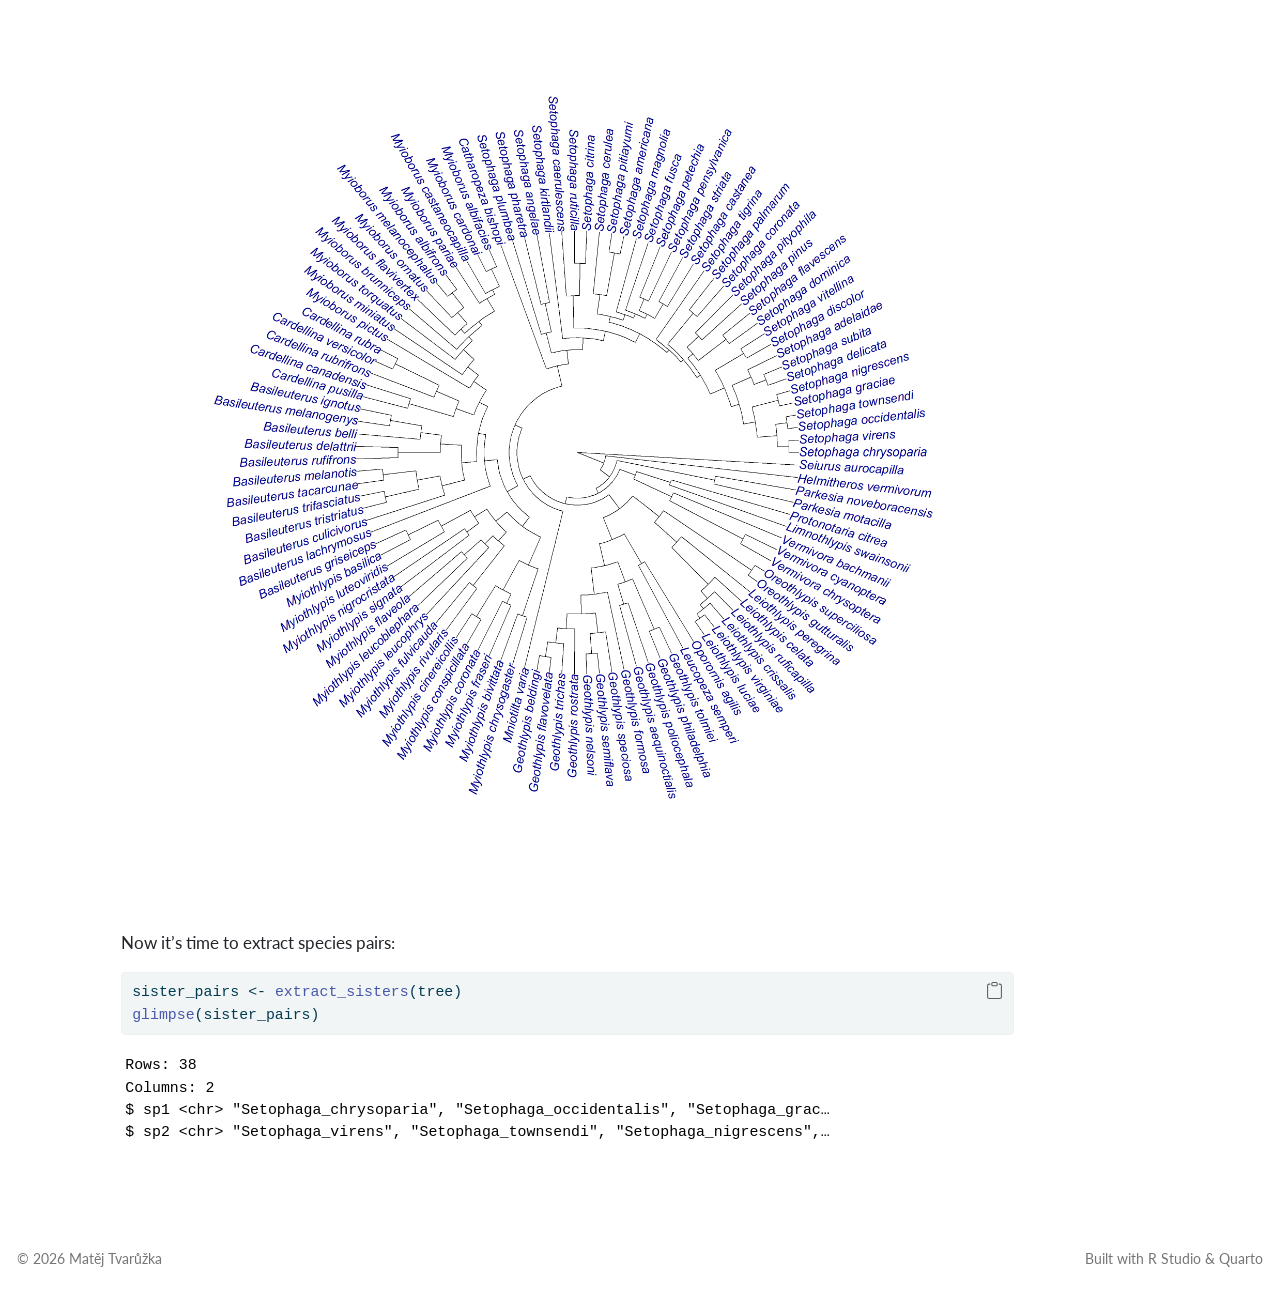
==== commit 2b1c1902: "update" ====
--- a/docs/index.html
+++ b/docs/index.html
@@ -331,13 +331,14 @@
 <header id="title-block-header" class="quarto-title-block default">
 <div class="quarto-title">
 <h1 class="title">Syntopy in North American Passerines</h1>
-<p class="subtitle lead">Spatial Analysis of BBS Data with R</p>
+<p class="subtitle lead">Analysis of BBS Data with R</p>
   <div class="quarto-categories">
     <div class="quarto-category">Syntopy</div>
+    <div class="quarto-category">Species Coexistence</div>
     <div class="quarto-category">Spatial Data</div>
     <div class="quarto-category">Birds</div>
     <div class="quarto-category">R</div>
-    <div class="quarto-category">BBS</div>
+    <div class="quarto-category">BBS Data</div>
   </div>
   </div>
 
@@ -432,15 +433,12 @@
 <p>Now it’s time to extract species pairs:</p>
 <div class="cell">
 <div class="code-copy-outer-scaffold"><div class="sourceCode cell-code" id="cb6"><pre class="sourceCode r code-with-copy"><code class="sourceCode r"><span id="cb6-1"><a href="#cb6-1" aria-hidden="true" tabindex="-1"></a>sister_pairs <span class="ot">&lt;-</span> <span class="fu">extract_sisters</span>(tree)</span>
-<span id="cb6-2"><a href="#cb6-2" aria-hidden="true" tabindex="-1"></a><span class="fu">head</span>(sister_pairs)</span></code></pre></div><button title="Copy to Clipboard" class="code-copy-button"><i class="bi"></i></button></div>
+<span id="cb6-2"><a href="#cb6-2" aria-hidden="true" tabindex="-1"></a><span class="fu">glimpse</span>(sister_pairs)</span></code></pre></div><button title="Copy to Clipboard" class="code-copy-button"><i class="bi"></i></button></div>
 <div class="cell-output cell-output-stdout">
-<pre><code>                     sp1                  sp2
-1  Setophaga_chrysoparia     Setophaga_virens
-2 Setophaga_occidentalis  Setophaga_townsendi
-3      Setophaga_graciae Setophaga_nigrescens
-4     Setophaga_delicata     Setophaga_subita
-5     Setophaga_discolor  Setophaga_vitellina
-6     Setophaga_dominica Setophaga_flavescens</code></pre>
+<pre><code>Rows: 38
+Columns: 2
+$ sp1 &lt;chr&gt; "Setophaga_chrysoparia", "Setophaga_occidentalis", "Setophaga_grac…
+$ sp2 &lt;chr&gt; "Setophaga_virens", "Setophaga_townsendi", "Setophaga_nigrescens",…</code></pre>
 </div>
 </div>
 
@@ -872,7 +870,7 @@
       &nbsp;
     <div class="toc-actions d-sm-block d-md-none"><ul><li><a href="https://github.com/matejtvar/BBS-syntopy/issues/new?assignees=matejtvar/issues/new" class="toc-action"><i class="bi bi-github"></i>Report an issue</a></li></ul></div></div>
     <div class="nav-footer-right">
-<p>Built with Python &amp; Quarto</p>
+<p>Built with R Studio &amp; Quarto</p>
 </div>
   </div>
 </footer>
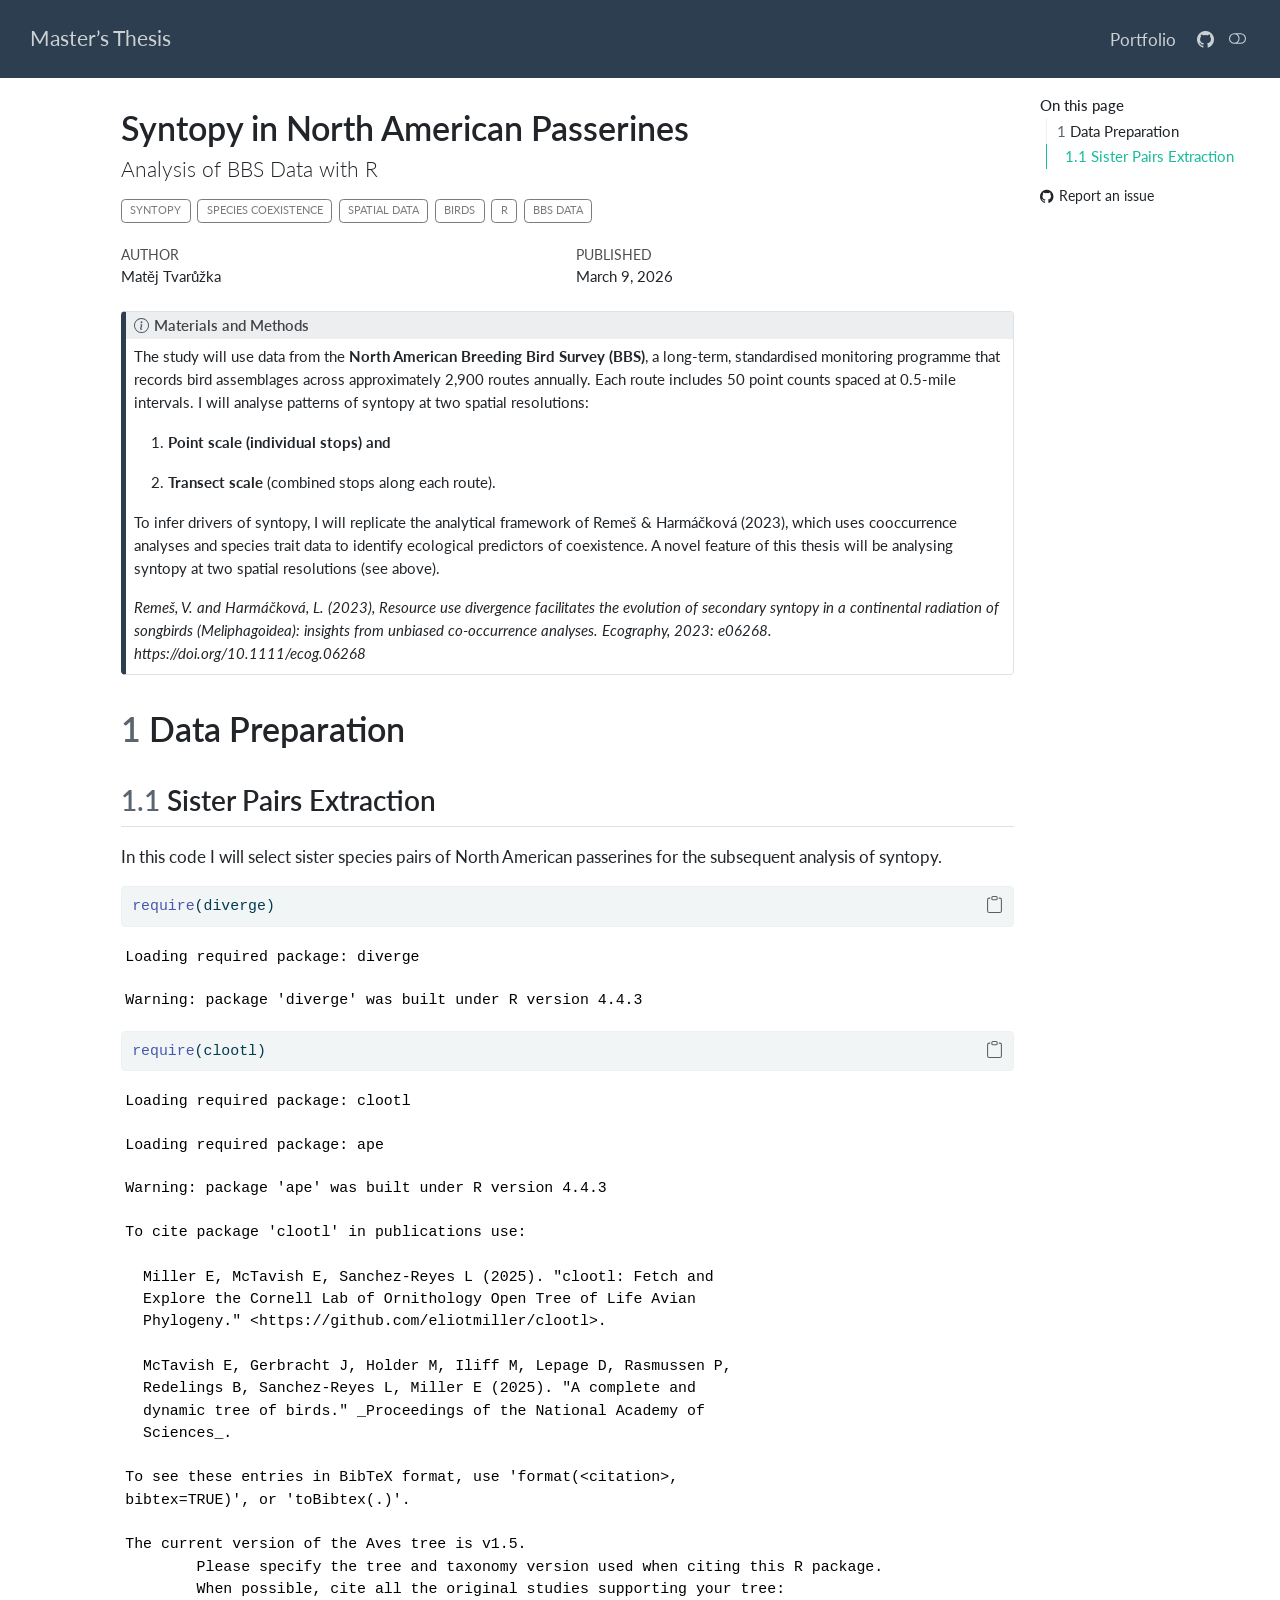
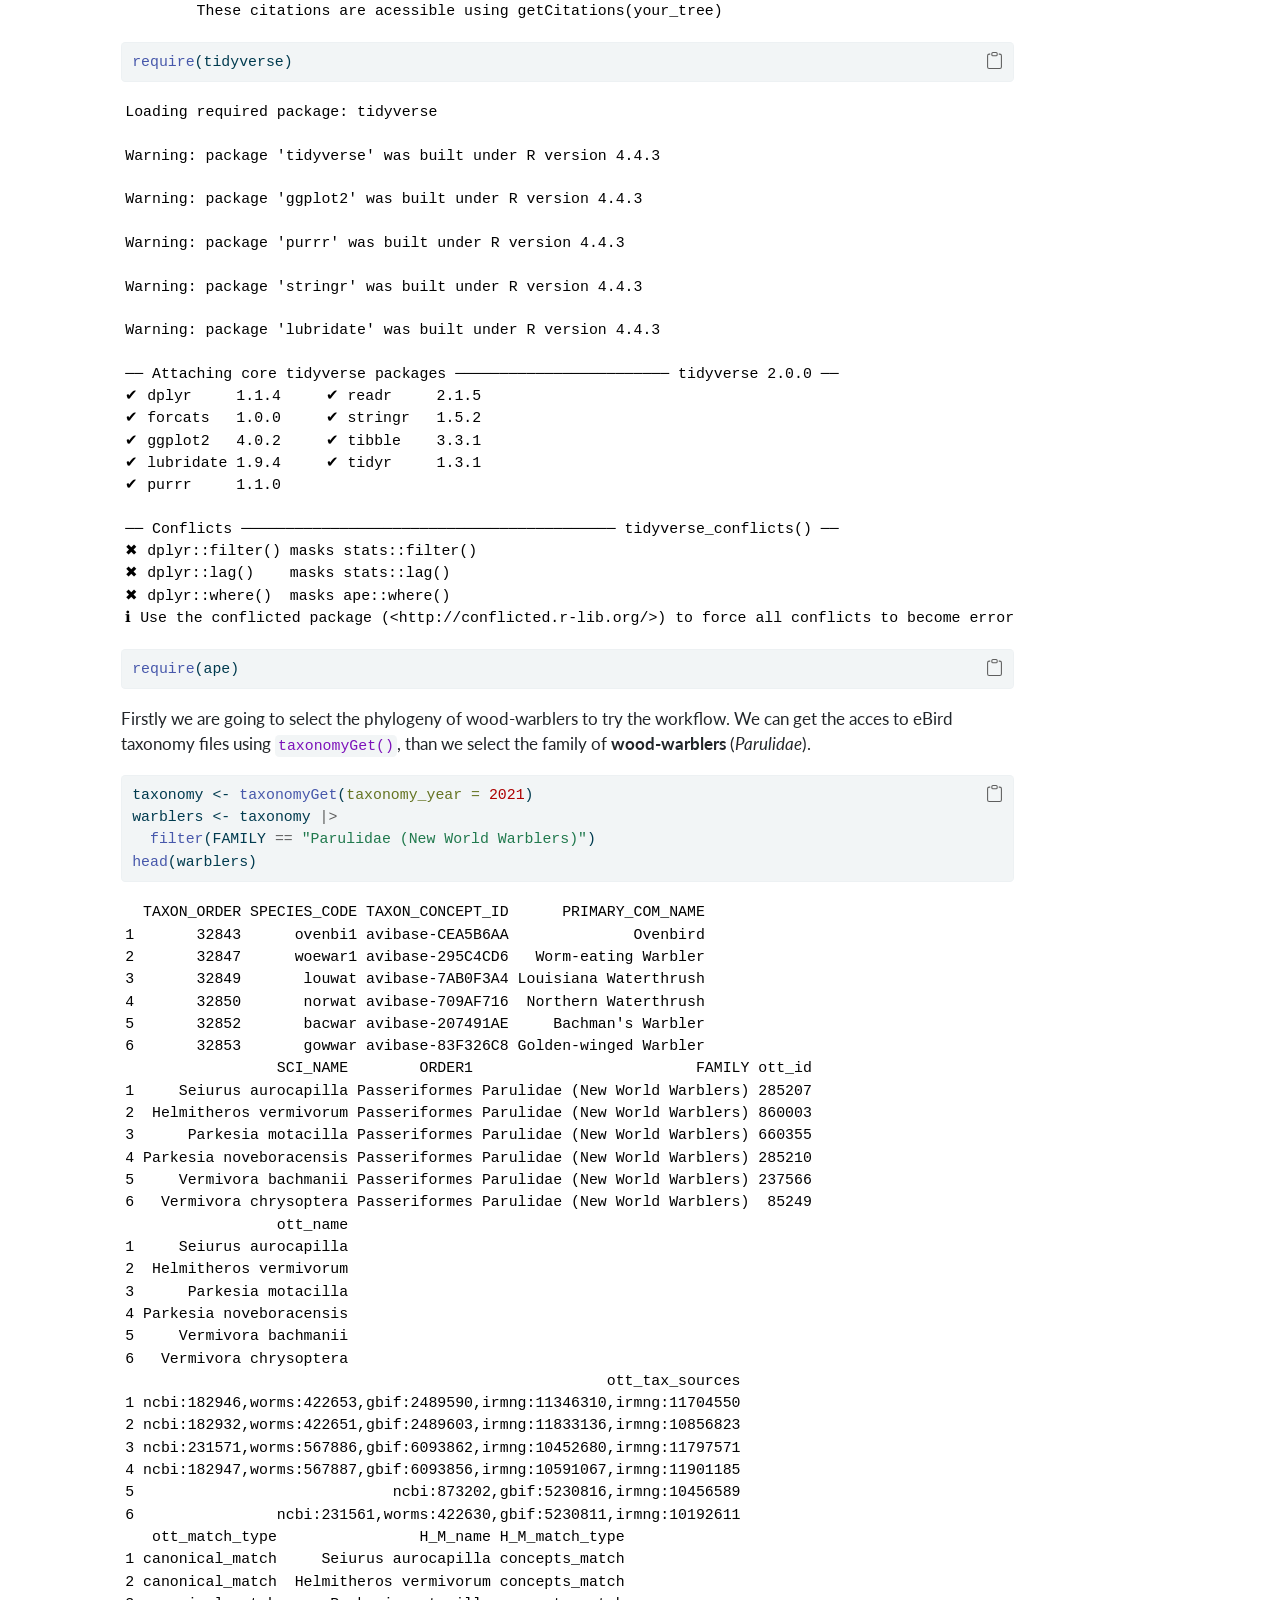
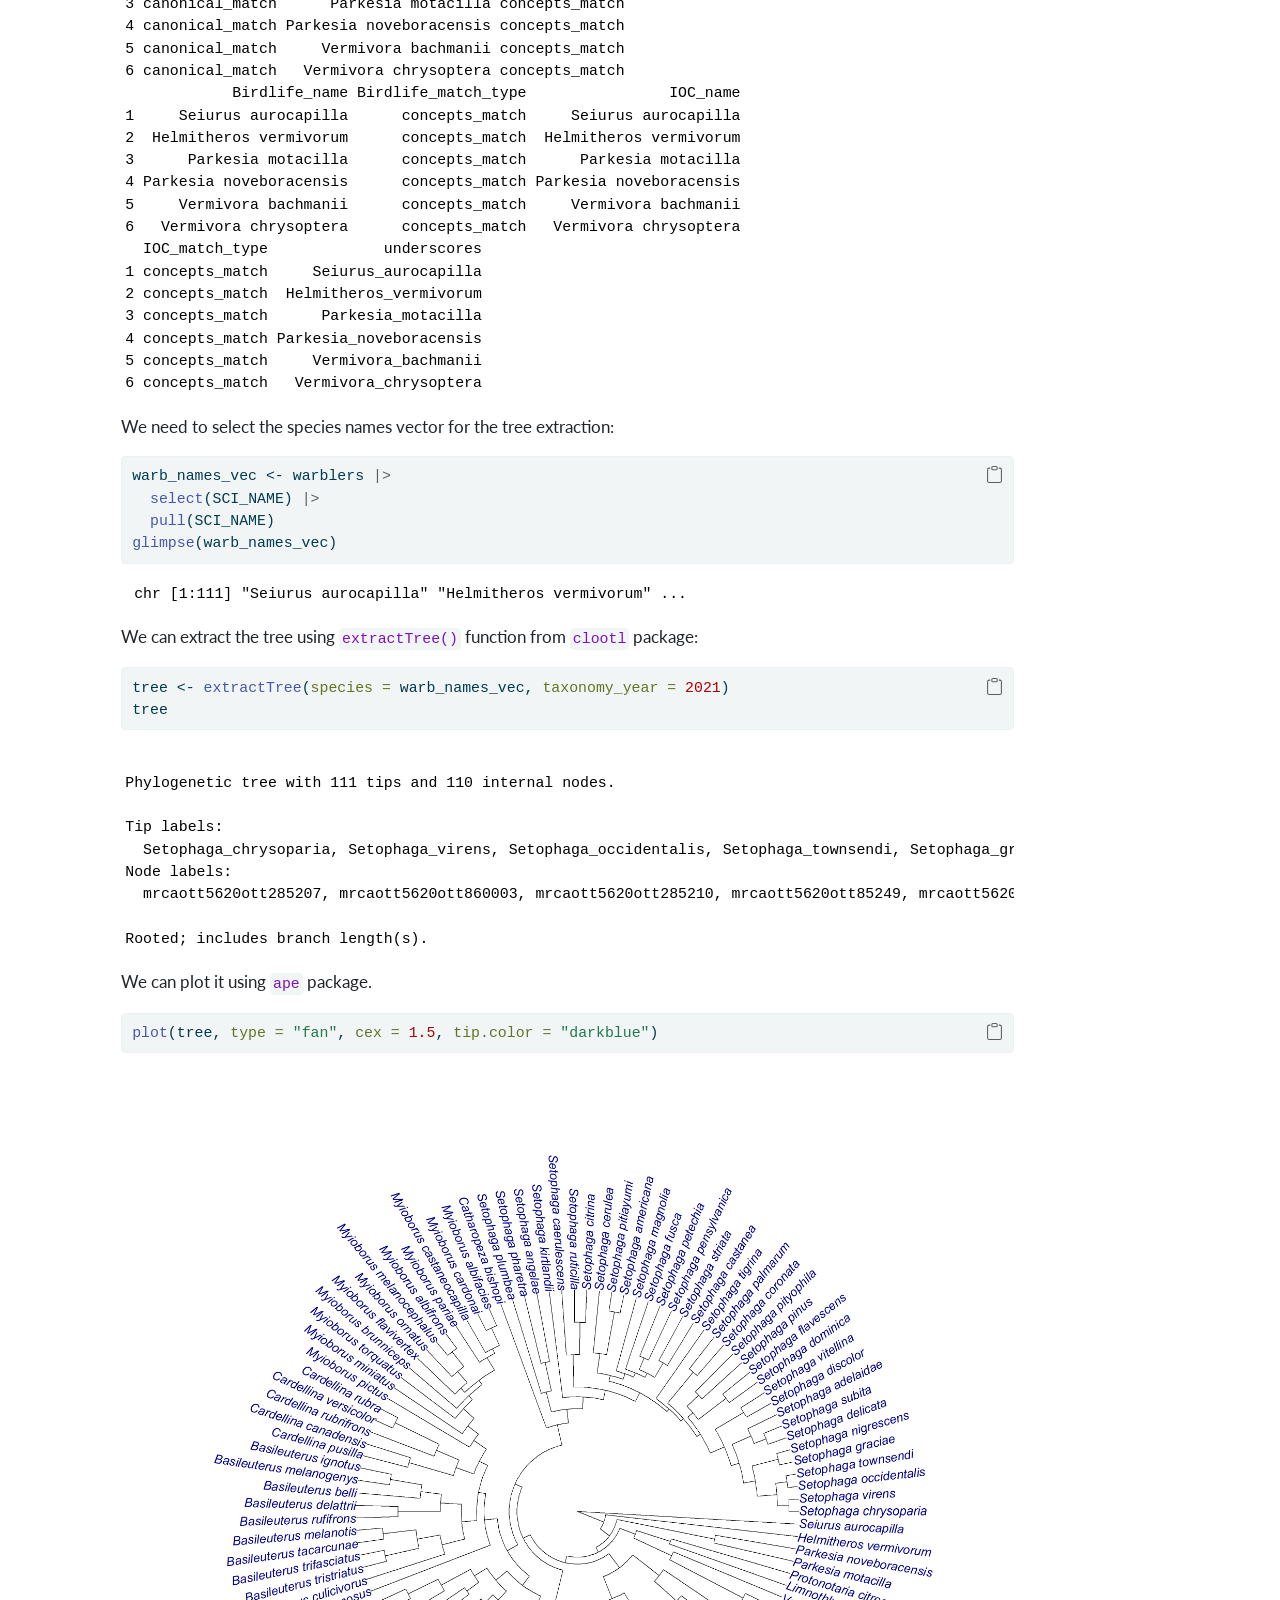
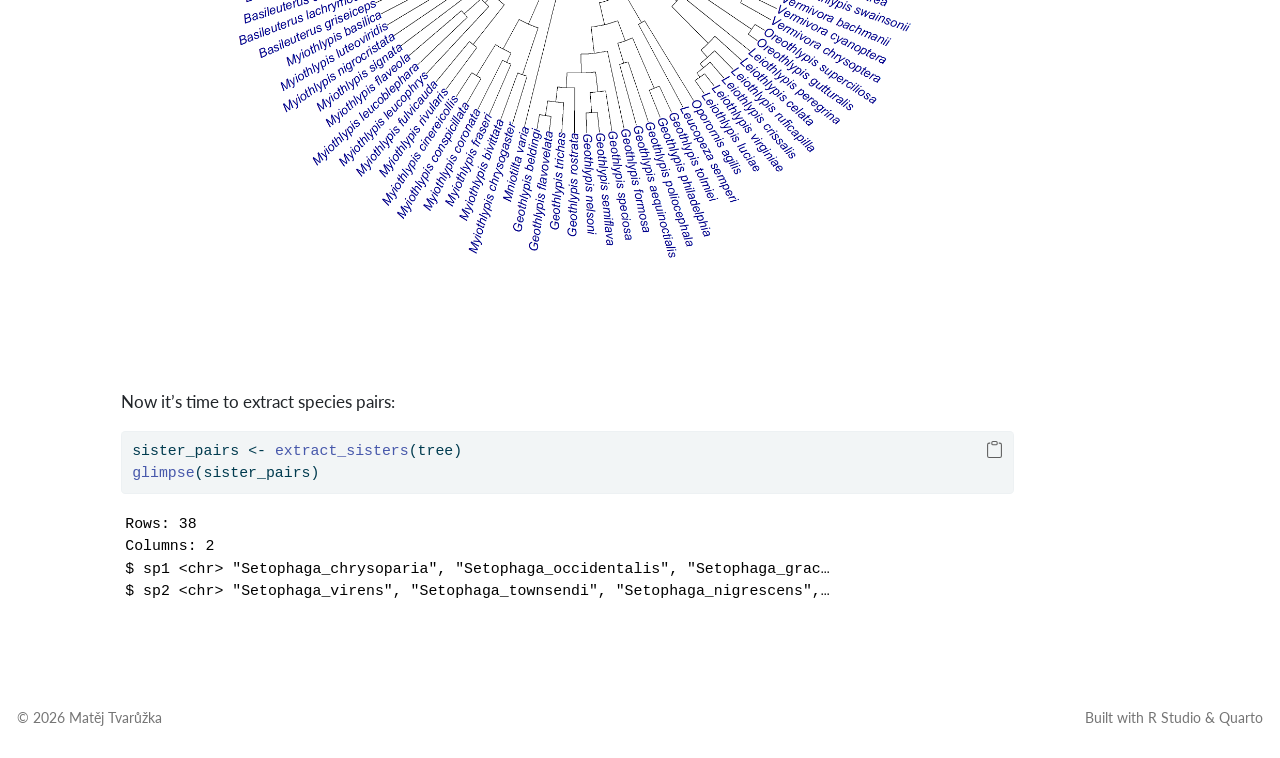
==== commit 64f9efef: "update" ====
--- a/docs/index.html
+++ b/docs/index.html
@@ -392,21 +392,152 @@
 <section id="sister-pairs-extraction" class="level2" data-number="1.1">
 <h2 data-number="1.1" class="anchored" data-anchor-id="sister-pairs-extraction"><span class="header-section-number">1.1</span> Sister Pairs Extraction</h2>
 <p>In this code I will select sister species pairs of North American passerines for the subsequent analysis of syntopy.</p>
+<div class="cell">
+<div class="code-copy-outer-scaffold"><div class="sourceCode cell-code" id="cb1"><pre class="sourceCode r code-with-copy"><code class="sourceCode r"><span id="cb1-1"><a href="#cb1-1" aria-hidden="true" tabindex="-1"></a><span class="fu">require</span>(diverge)</span></code></pre></div><button title="Copy to Clipboard" class="code-copy-button"><i class="bi"></i></button></div>
+<div class="cell-output cell-output-stderr">
+<pre><code>Loading required package: diverge</code></pre>
+</div>
+<div class="cell-output cell-output-stderr">
+<pre><code>Warning: package 'diverge' was built under R version 4.4.3</code></pre>
+</div>
+<div class="code-copy-outer-scaffold"><div class="sourceCode cell-code" id="cb4"><pre class="sourceCode r code-with-copy"><code class="sourceCode r"><span id="cb4-1"><a href="#cb4-1" aria-hidden="true" tabindex="-1"></a><span class="fu">require</span>(clootl)</span></code></pre></div><button title="Copy to Clipboard" class="code-copy-button"><i class="bi"></i></button></div>
+<div class="cell-output cell-output-stderr">
+<pre><code>Loading required package: clootl</code></pre>
+</div>
+<div class="cell-output cell-output-stderr">
+<pre><code>Loading required package: ape</code></pre>
+</div>
+<div class="cell-output cell-output-stderr">
+<pre><code>Warning: package 'ape' was built under R version 4.4.3</code></pre>
+</div>
+<div class="cell-output cell-output-stderr">
+<pre><code>To cite package 'clootl' in publications use:
+
+  Miller E, McTavish E, Sanchez-Reyes L (2025). "clootl: Fetch and
+  Explore the Cornell Lab of Ornithology Open Tree of Life Avian
+  Phylogeny." &lt;https://github.com/eliotmiller/clootl&gt;.
+
+  McTavish E, Gerbracht J, Holder M, Iliff M, Lepage D, Rasmussen P,
+  Redelings B, Sanchez-Reyes L, Miller E (2025). "A complete and
+  dynamic tree of birds." _Proceedings of the National Academy of
+  Sciences_.
+
+To see these entries in BibTeX format, use 'format(&lt;citation&gt;,
+bibtex=TRUE)', or 'toBibtex(.)'.
+
+The current version of the Aves tree is v1.5.
+        Please specify the tree and taxonomy version used when citing this R package.
+        When possible, cite all the original studies supporting your tree:
+        These citations are acessible using getCitations(your_tree)</code></pre>
+</div>
+<div class="code-copy-outer-scaffold"><div class="sourceCode cell-code" id="cb9"><pre class="sourceCode r code-with-copy"><code class="sourceCode r"><span id="cb9-1"><a href="#cb9-1" aria-hidden="true" tabindex="-1"></a><span class="fu">require</span>(tidyverse)</span></code></pre></div><button title="Copy to Clipboard" class="code-copy-button"><i class="bi"></i></button></div>
+<div class="cell-output cell-output-stderr">
+<pre><code>Loading required package: tidyverse</code></pre>
+</div>
+<div class="cell-output cell-output-stderr">
+<pre><code>Warning: package 'tidyverse' was built under R version 4.4.3</code></pre>
+</div>
+<div class="cell-output cell-output-stderr">
+<pre><code>Warning: package 'ggplot2' was built under R version 4.4.3</code></pre>
+</div>
+<div class="cell-output cell-output-stderr">
+<pre><code>Warning: package 'purrr' was built under R version 4.4.3</code></pre>
+</div>
+<div class="cell-output cell-output-stderr">
+<pre><code>Warning: package 'stringr' was built under R version 4.4.3</code></pre>
+</div>
+<div class="cell-output cell-output-stderr">
+<pre><code>Warning: package 'lubridate' was built under R version 4.4.3</code></pre>
+</div>
+<div class="cell-output cell-output-stderr">
+<pre><code>── Attaching core tidyverse packages ──────────────────────── tidyverse 2.0.0 ──
+✔ dplyr     1.1.4     ✔ readr     2.1.5
+✔ forcats   1.0.0     ✔ stringr   1.5.2
+✔ ggplot2   4.0.2     ✔ tibble    3.3.1
+✔ lubridate 1.9.4     ✔ tidyr     1.3.1
+✔ purrr     1.1.0     </code></pre>
+</div>
+<div class="cell-output cell-output-stderr">
+<pre><code>── Conflicts ────────────────────────────────────────── tidyverse_conflicts() ──
+✖ dplyr::filter() masks stats::filter()
+✖ dplyr::lag()    masks stats::lag()
+✖ dplyr::where()  masks ape::where()
+ℹ Use the conflicted package (&lt;http://conflicted.r-lib.org/&gt;) to force all conflicts to become errors</code></pre>
+</div>
+<div class="code-copy-outer-scaffold"><div class="sourceCode cell-code" id="cb18"><pre class="sourceCode r code-with-copy"><code class="sourceCode r"><span id="cb18-1"><a href="#cb18-1" aria-hidden="true" tabindex="-1"></a><span class="fu">require</span>(ape)</span></code></pre></div><button title="Copy to Clipboard" class="code-copy-button"><i class="bi"></i></button></div>
+</div>
 <p>Firstly we are going to select the phylogeny of wood-warblers to try the workflow. We can get the acces to eBird taxonomy files using <code>taxonomyGet()</code>, than we select the family of <strong>wood-warblers</strong> (<em>Parulidae</em>).</p>
+<div class="cell">
+<div class="code-copy-outer-scaffold"><div class="sourceCode cell-code" id="cb19"><pre class="sourceCode r code-with-copy"><code class="sourceCode r"><span id="cb19-1"><a href="#cb19-1" aria-hidden="true" tabindex="-1"></a>taxonomy <span class="ot">&lt;-</span> <span class="fu">taxonomyGet</span>(<span class="at">taxonomy_year =</span> <span class="dv">2021</span>)</span>
+<span id="cb19-2"><a href="#cb19-2" aria-hidden="true" tabindex="-1"></a>warblers <span class="ot">&lt;-</span> taxonomy <span class="sc">|&gt;</span> </span>
+<span id="cb19-3"><a href="#cb19-3" aria-hidden="true" tabindex="-1"></a>  <span class="fu">filter</span>(FAMILY <span class="sc">==</span> <span class="st">"Parulidae (New World Warblers)"</span>)</span>
+<span id="cb19-4"><a href="#cb19-4" aria-hidden="true" tabindex="-1"></a><span class="fu">head</span>(warblers)</span></code></pre></div><button title="Copy to Clipboard" class="code-copy-button"><i class="bi"></i></button></div>
+<div class="cell-output cell-output-stdout">
+<pre><code>  TAXON_ORDER SPECIES_CODE TAXON_CONCEPT_ID      PRIMARY_COM_NAME
+1       32843      ovenbi1 avibase-CEA5B6AA              Ovenbird
+2       32847      woewar1 avibase-295C4CD6   Worm-eating Warbler
+3       32849       louwat avibase-7AB0F3A4 Louisiana Waterthrush
+4       32850       norwat avibase-709AF716  Northern Waterthrush
+5       32852       bacwar avibase-207491AE     Bachman's Warbler
+6       32853       gowwar avibase-83F326C8 Golden-winged Warbler
+                 SCI_NAME        ORDER1                         FAMILY ott_id
+1     Seiurus aurocapilla Passeriformes Parulidae (New World Warblers) 285207
+2  Helmitheros vermivorum Passeriformes Parulidae (New World Warblers) 860003
+3      Parkesia motacilla Passeriformes Parulidae (New World Warblers) 660355
+4 Parkesia noveboracensis Passeriformes Parulidae (New World Warblers) 285210
+5     Vermivora bachmanii Passeriformes Parulidae (New World Warblers) 237566
+6   Vermivora chrysoptera Passeriformes Parulidae (New World Warblers)  85249
+                 ott_name
+1     Seiurus aurocapilla
+2  Helmitheros vermivorum
+3      Parkesia motacilla
+4 Parkesia noveboracensis
+5     Vermivora bachmanii
+6   Vermivora chrysoptera
+                                                      ott_tax_sources
+1 ncbi:182946,worms:422653,gbif:2489590,irmng:11346310,irmng:11704550
+2 ncbi:182932,worms:422651,gbif:2489603,irmng:11833136,irmng:10856823
+3 ncbi:231571,worms:567886,gbif:6093862,irmng:10452680,irmng:11797571
+4 ncbi:182947,worms:567887,gbif:6093856,irmng:10591067,irmng:11901185
+5                             ncbi:873202,gbif:5230816,irmng:10456589
+6                ncbi:231561,worms:422630,gbif:5230811,irmng:10192611
+   ott_match_type                H_M_name H_M_match_type
+1 canonical_match     Seiurus aurocapilla concepts_match
+2 canonical_match  Helmitheros vermivorum concepts_match
+3 canonical_match      Parkesia motacilla concepts_match
+4 canonical_match Parkesia noveboracensis concepts_match
+5 canonical_match     Vermivora bachmanii concepts_match
+6 canonical_match   Vermivora chrysoptera concepts_match
+            Birdlife_name Birdlife_match_type                IOC_name
+1     Seiurus aurocapilla      concepts_match     Seiurus aurocapilla
+2  Helmitheros vermivorum      concepts_match  Helmitheros vermivorum
+3      Parkesia motacilla      concepts_match      Parkesia motacilla
+4 Parkesia noveboracensis      concepts_match Parkesia noveboracensis
+5     Vermivora bachmanii      concepts_match     Vermivora bachmanii
+6   Vermivora chrysoptera      concepts_match   Vermivora chrysoptera
+  IOC_match_type             underscores
+1 concepts_match     Seiurus_aurocapilla
+2 concepts_match  Helmitheros_vermivorum
+3 concepts_match      Parkesia_motacilla
+4 concepts_match Parkesia_noveboracensis
+5 concepts_match     Vermivora_bachmanii
+6 concepts_match   Vermivora_chrysoptera</code></pre>
+</div>
+</div>
 <p>We need to select the species names vector for the tree extraction:</p>
 <div class="cell">
-<div class="code-copy-outer-scaffold"><div class="sourceCode cell-code" id="cb1"><pre class="sourceCode r code-with-copy"><code class="sourceCode r"><span id="cb1-1"><a href="#cb1-1" aria-hidden="true" tabindex="-1"></a>warb_names_vec <span class="ot">&lt;-</span> warblers <span class="sc">|&gt;</span> </span>
-<span id="cb1-2"><a href="#cb1-2" aria-hidden="true" tabindex="-1"></a>  <span class="fu">select</span>(SCI_NAME) <span class="sc">|&gt;</span> </span>
-<span id="cb1-3"><a href="#cb1-3" aria-hidden="true" tabindex="-1"></a>  <span class="fu">pull</span>(SCI_NAME)</span>
-<span id="cb1-4"><a href="#cb1-4" aria-hidden="true" tabindex="-1"></a><span class="fu">glimpse</span>(warb_names_vec)</span></code></pre></div><button title="Copy to Clipboard" class="code-copy-button"><i class="bi"></i></button></div>
+<div class="code-copy-outer-scaffold"><div class="sourceCode cell-code" id="cb21"><pre class="sourceCode r code-with-copy"><code class="sourceCode r"><span id="cb21-1"><a href="#cb21-1" aria-hidden="true" tabindex="-1"></a>warb_names_vec <span class="ot">&lt;-</span> warblers <span class="sc">|&gt;</span> </span>
+<span id="cb21-2"><a href="#cb21-2" aria-hidden="true" tabindex="-1"></a>  <span class="fu">select</span>(SCI_NAME) <span class="sc">|&gt;</span> </span>
+<span id="cb21-3"><a href="#cb21-3" aria-hidden="true" tabindex="-1"></a>  <span class="fu">pull</span>(SCI_NAME)</span>
+<span id="cb21-4"><a href="#cb21-4" aria-hidden="true" tabindex="-1"></a><span class="fu">glimpse</span>(warb_names_vec)</span></code></pre></div><button title="Copy to Clipboard" class="code-copy-button"><i class="bi"></i></button></div>
 <div class="cell-output cell-output-stdout">
 <pre><code> chr [1:111] "Seiurus aurocapilla" "Helmitheros vermivorum" ...</code></pre>
 </div>
 </div>
 <p>We can extract the tree using <code>extractTree()</code> function from <code>clootl</code> package:</p>
 <div class="cell">
-<div class="code-copy-outer-scaffold"><div class="sourceCode cell-code" id="cb3"><pre class="sourceCode r code-with-copy"><code class="sourceCode r"><span id="cb3-1"><a href="#cb3-1" aria-hidden="true" tabindex="-1"></a>tree <span class="ot">&lt;-</span> <span class="fu">extractTree</span>(<span class="at">species =</span> warb_names_vec, <span class="at">taxonomy_year =</span> <span class="dv">2021</span>)</span>
-<span id="cb3-2"><a href="#cb3-2" aria-hidden="true" tabindex="-1"></a>tree</span></code></pre></div><button title="Copy to Clipboard" class="code-copy-button"><i class="bi"></i></button></div>
+<div class="code-copy-outer-scaffold"><div class="sourceCode cell-code" id="cb23"><pre class="sourceCode r code-with-copy"><code class="sourceCode r"><span id="cb23-1"><a href="#cb23-1" aria-hidden="true" tabindex="-1"></a>tree <span class="ot">&lt;-</span> <span class="fu">extractTree</span>(<span class="at">species =</span> warb_names_vec, <span class="at">taxonomy_year =</span> <span class="dv">2021</span>)</span>
+<span id="cb23-2"><a href="#cb23-2" aria-hidden="true" tabindex="-1"></a>tree</span></code></pre></div><button title="Copy to Clipboard" class="code-copy-button"><i class="bi"></i></button></div>
 <div class="cell-output cell-output-stdout">
 <pre><code>
 Phylogenetic tree with 111 tips and 110 internal nodes.
@@ -421,7 +552,7 @@
 </div>
 <p>We can plot it using <code>ape</code> package.</p>
 <div class="cell">
-<div class="code-copy-outer-scaffold"><div class="sourceCode cell-code" id="cb5"><pre class="sourceCode r code-with-copy"><code class="sourceCode r"><span id="cb5-1"><a href="#cb5-1" aria-hidden="true" tabindex="-1"></a><span class="fu">plot</span>(tree, <span class="at">type =</span> <span class="st">"fan"</span>, <span class="at">cex =</span> <span class="fl">1.5</span>, <span class="at">tip.color =</span> <span class="st">"darkblue"</span>)</span></code></pre></div><button title="Copy to Clipboard" class="code-copy-button"><i class="bi"></i></button></div>
+<div class="code-copy-outer-scaffold"><div class="sourceCode cell-code" id="cb25"><pre class="sourceCode r code-with-copy"><code class="sourceCode r"><span id="cb25-1"><a href="#cb25-1" aria-hidden="true" tabindex="-1"></a><span class="fu">plot</span>(tree, <span class="at">type =</span> <span class="st">"fan"</span>, <span class="at">cex =</span> <span class="fl">1.5</span>, <span class="at">tip.color =</span> <span class="st">"darkblue"</span>)</span></code></pre></div><button title="Copy to Clipboard" class="code-copy-button"><i class="bi"></i></button></div>
 <div class="cell-output-display">
 <div>
 <figure class="figure">
@@ -432,8 +563,8 @@
 </div>
 <p>Now it’s time to extract species pairs:</p>
 <div class="cell">
-<div class="code-copy-outer-scaffold"><div class="sourceCode cell-code" id="cb6"><pre class="sourceCode r code-with-copy"><code class="sourceCode r"><span id="cb6-1"><a href="#cb6-1" aria-hidden="true" tabindex="-1"></a>sister_pairs <span class="ot">&lt;-</span> <span class="fu">extract_sisters</span>(tree)</span>
-<span id="cb6-2"><a href="#cb6-2" aria-hidden="true" tabindex="-1"></a><span class="fu">glimpse</span>(sister_pairs)</span></code></pre></div><button title="Copy to Clipboard" class="code-copy-button"><i class="bi"></i></button></div>
+<div class="code-copy-outer-scaffold"><div class="sourceCode cell-code" id="cb26"><pre class="sourceCode r code-with-copy"><code class="sourceCode r"><span id="cb26-1"><a href="#cb26-1" aria-hidden="true" tabindex="-1"></a>sister_pairs <span class="ot">&lt;-</span> <span class="fu">extract_sisters</span>(tree)</span>
+<span id="cb26-2"><a href="#cb26-2" aria-hidden="true" tabindex="-1"></a><span class="fu">glimpse</span>(sister_pairs)</span></code></pre></div><button title="Copy to Clipboard" class="code-copy-button"><i class="bi"></i></button></div>
 <div class="cell-output cell-output-stdout">
 <pre><code>Rows: 38
 Columns: 2
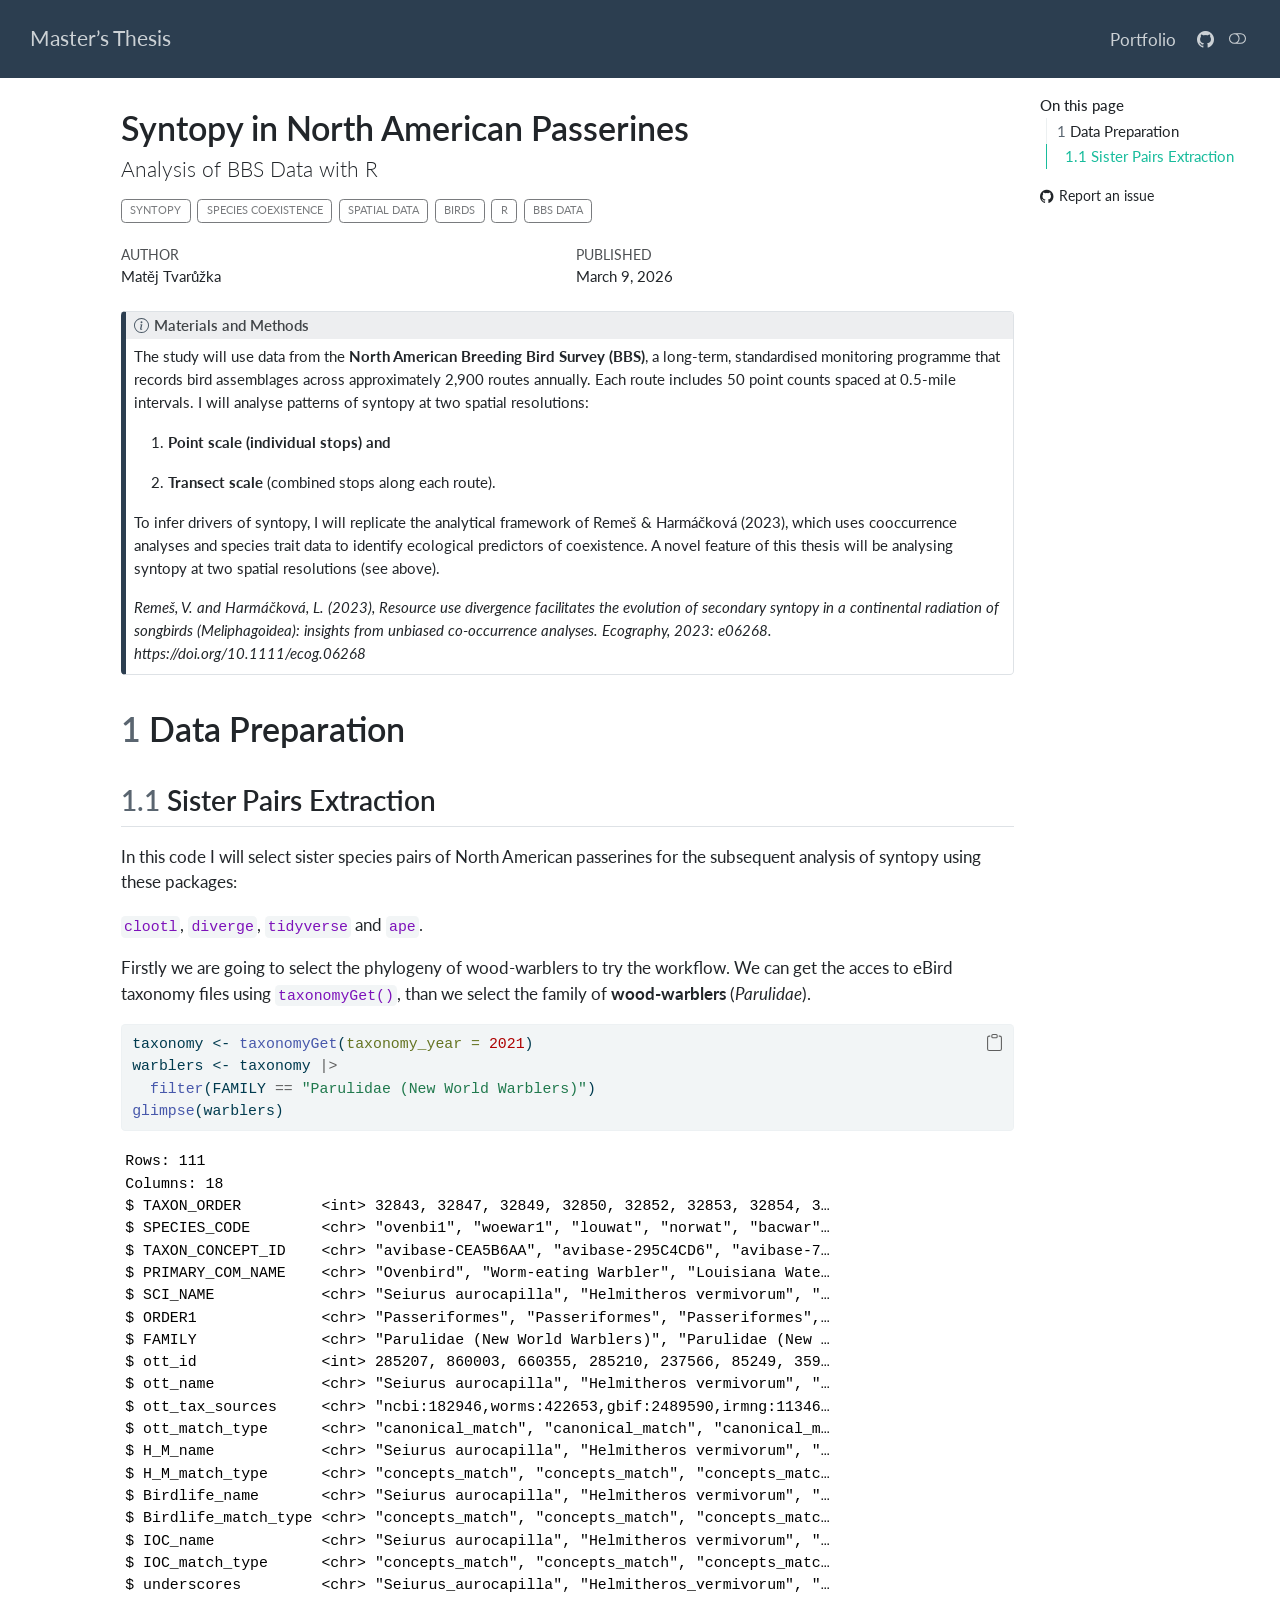
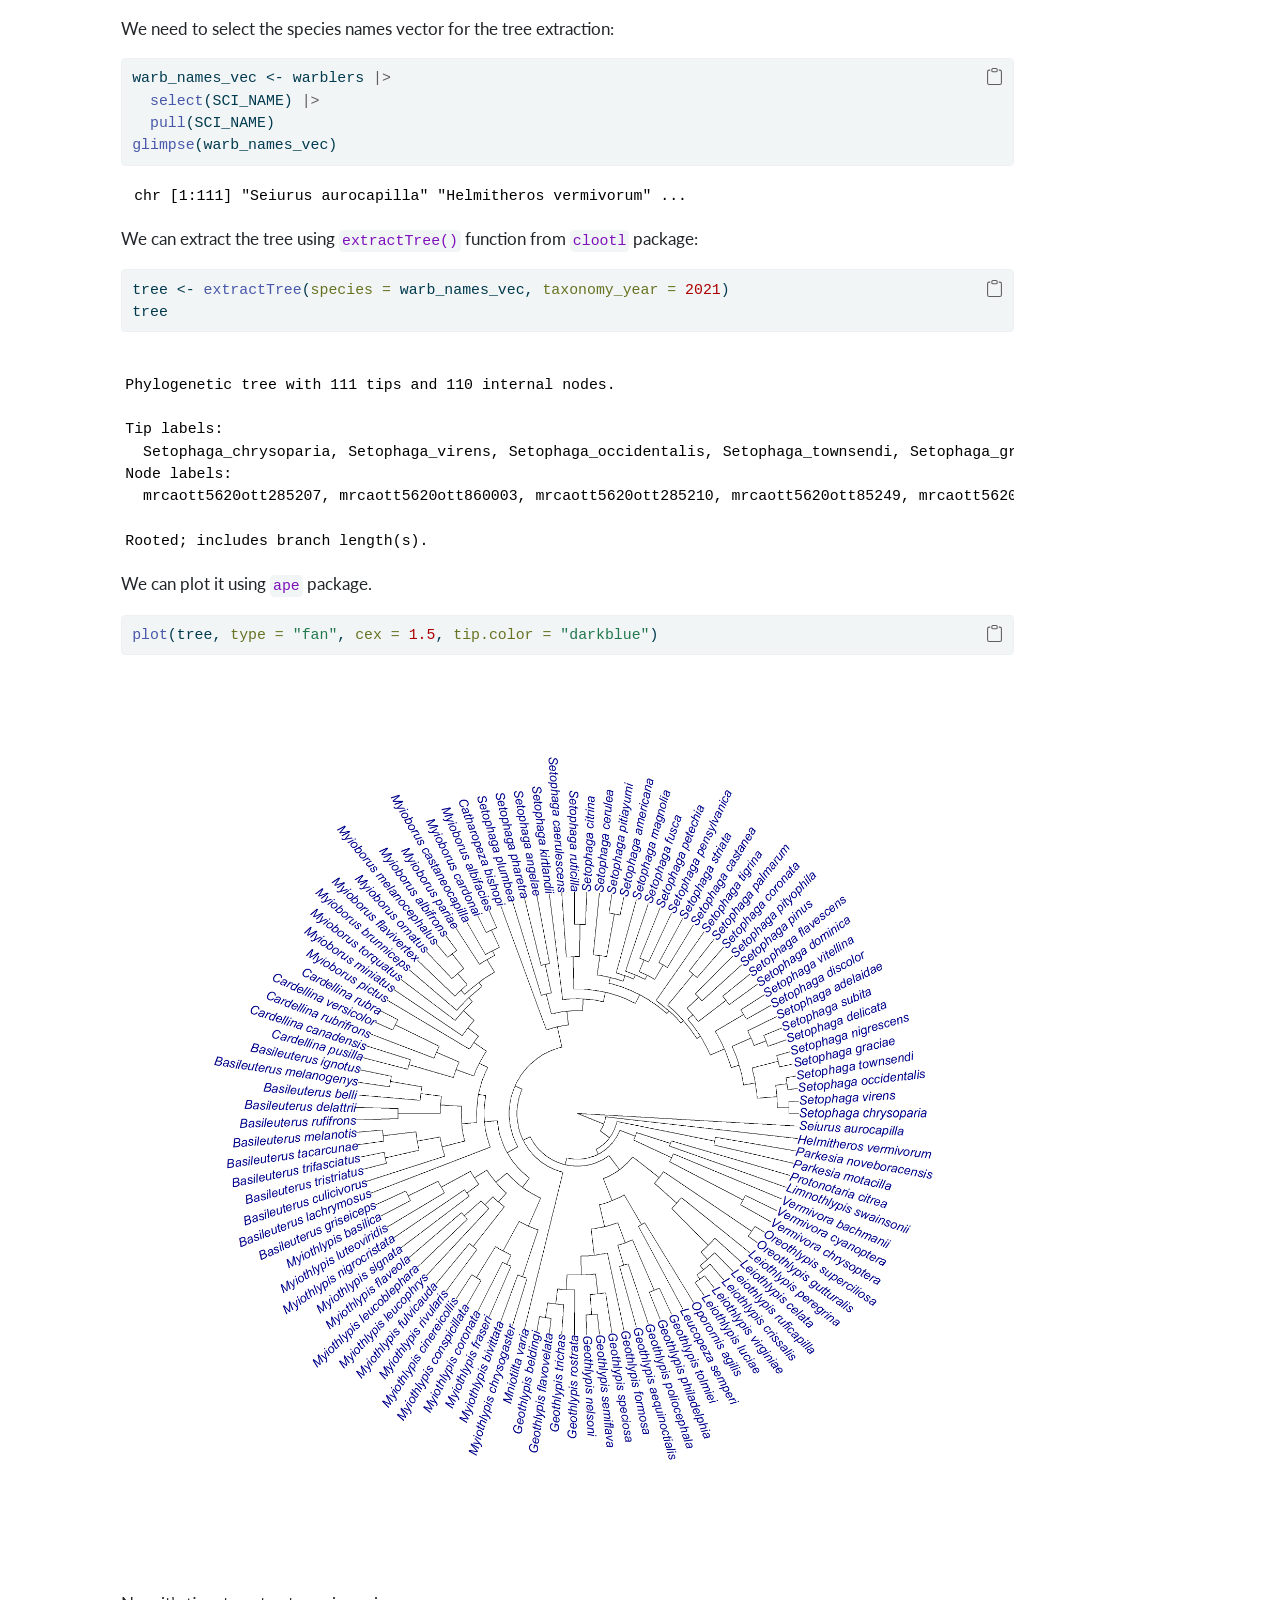
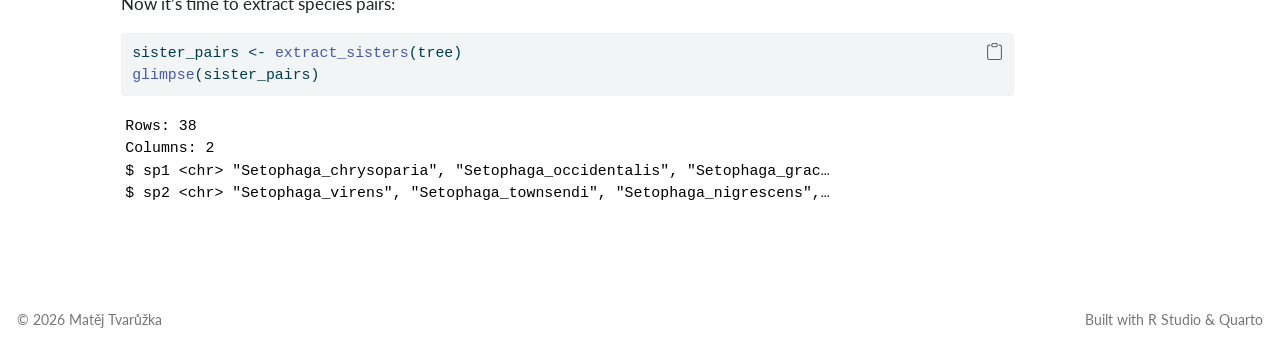
==== commit b1115152: "update" ====
--- a/docs/index.html
+++ b/docs/index.html
@@ -391,153 +391,51 @@
 <h1 data-number="1"><span class="header-section-number">1</span> Data Preparation</h1>
 <section id="sister-pairs-extraction" class="level2" data-number="1.1">
 <h2 data-number="1.1" class="anchored" data-anchor-id="sister-pairs-extraction"><span class="header-section-number">1.1</span> Sister Pairs Extraction</h2>
-<p>In this code I will select sister species pairs of North American passerines for the subsequent analysis of syntopy.</p>
-<div class="cell">
-<div class="code-copy-outer-scaffold"><div class="sourceCode cell-code" id="cb1"><pre class="sourceCode r code-with-copy"><code class="sourceCode r"><span id="cb1-1"><a href="#cb1-1" aria-hidden="true" tabindex="-1"></a><span class="fu">require</span>(diverge)</span></code></pre></div><button title="Copy to Clipboard" class="code-copy-button"><i class="bi"></i></button></div>
-<div class="cell-output cell-output-stderr">
-<pre><code>Loading required package: diverge</code></pre>
-</div>
-<div class="cell-output cell-output-stderr">
-<pre><code>Warning: package 'diverge' was built under R version 4.4.3</code></pre>
-</div>
-<div class="code-copy-outer-scaffold"><div class="sourceCode cell-code" id="cb4"><pre class="sourceCode r code-with-copy"><code class="sourceCode r"><span id="cb4-1"><a href="#cb4-1" aria-hidden="true" tabindex="-1"></a><span class="fu">require</span>(clootl)</span></code></pre></div><button title="Copy to Clipboard" class="code-copy-button"><i class="bi"></i></button></div>
-<div class="cell-output cell-output-stderr">
-<pre><code>Loading required package: clootl</code></pre>
-</div>
-<div class="cell-output cell-output-stderr">
-<pre><code>Loading required package: ape</code></pre>
-</div>
-<div class="cell-output cell-output-stderr">
-<pre><code>Warning: package 'ape' was built under R version 4.4.3</code></pre>
-</div>
-<div class="cell-output cell-output-stderr">
-<pre><code>To cite package 'clootl' in publications use:
-
-  Miller E, McTavish E, Sanchez-Reyes L (2025). "clootl: Fetch and
-  Explore the Cornell Lab of Ornithology Open Tree of Life Avian
-  Phylogeny." &lt;https://github.com/eliotmiller/clootl&gt;.
-
-  McTavish E, Gerbracht J, Holder M, Iliff M, Lepage D, Rasmussen P,
-  Redelings B, Sanchez-Reyes L, Miller E (2025). "A complete and
-  dynamic tree of birds." _Proceedings of the National Academy of
-  Sciences_.
-
-To see these entries in BibTeX format, use 'format(&lt;citation&gt;,
-bibtex=TRUE)', or 'toBibtex(.)'.
-
-The current version of the Aves tree is v1.5.
-        Please specify the tree and taxonomy version used when citing this R package.
-        When possible, cite all the original studies supporting your tree:
-        These citations are acessible using getCitations(your_tree)</code></pre>
-</div>
-<div class="code-copy-outer-scaffold"><div class="sourceCode cell-code" id="cb9"><pre class="sourceCode r code-with-copy"><code class="sourceCode r"><span id="cb9-1"><a href="#cb9-1" aria-hidden="true" tabindex="-1"></a><span class="fu">require</span>(tidyverse)</span></code></pre></div><button title="Copy to Clipboard" class="code-copy-button"><i class="bi"></i></button></div>
-<div class="cell-output cell-output-stderr">
-<pre><code>Loading required package: tidyverse</code></pre>
-</div>
-<div class="cell-output cell-output-stderr">
-<pre><code>Warning: package 'tidyverse' was built under R version 4.4.3</code></pre>
-</div>
-<div class="cell-output cell-output-stderr">
-<pre><code>Warning: package 'ggplot2' was built under R version 4.4.3</code></pre>
-</div>
-<div class="cell-output cell-output-stderr">
-<pre><code>Warning: package 'purrr' was built under R version 4.4.3</code></pre>
-</div>
-<div class="cell-output cell-output-stderr">
-<pre><code>Warning: package 'stringr' was built under R version 4.4.3</code></pre>
-</div>
-<div class="cell-output cell-output-stderr">
-<pre><code>Warning: package 'lubridate' was built under R version 4.4.3</code></pre>
-</div>
-<div class="cell-output cell-output-stderr">
-<pre><code>── Attaching core tidyverse packages ──────────────────────── tidyverse 2.0.0 ──
-✔ dplyr     1.1.4     ✔ readr     2.1.5
-✔ forcats   1.0.0     ✔ stringr   1.5.2
-✔ ggplot2   4.0.2     ✔ tibble    3.3.1
-✔ lubridate 1.9.4     ✔ tidyr     1.3.1
-✔ purrr     1.1.0     </code></pre>
-</div>
-<div class="cell-output cell-output-stderr">
-<pre><code>── Conflicts ────────────────────────────────────────── tidyverse_conflicts() ──
-✖ dplyr::filter() masks stats::filter()
-✖ dplyr::lag()    masks stats::lag()
-✖ dplyr::where()  masks ape::where()
-ℹ Use the conflicted package (&lt;http://conflicted.r-lib.org/&gt;) to force all conflicts to become errors</code></pre>
-</div>
-<div class="code-copy-outer-scaffold"><div class="sourceCode cell-code" id="cb18"><pre class="sourceCode r code-with-copy"><code class="sourceCode r"><span id="cb18-1"><a href="#cb18-1" aria-hidden="true" tabindex="-1"></a><span class="fu">require</span>(ape)</span></code></pre></div><button title="Copy to Clipboard" class="code-copy-button"><i class="bi"></i></button></div>
-</div>
+<p>In this code I will select sister species pairs of North American passerines for the subsequent analysis of syntopy using these packages:</p>
+<p><code>clootl</code>, <code>diverge</code>, <code>tidyverse</code> and <code>ape</code>.</p>
 <p>Firstly we are going to select the phylogeny of wood-warblers to try the workflow. We can get the acces to eBird taxonomy files using <code>taxonomyGet()</code>, than we select the family of <strong>wood-warblers</strong> (<em>Parulidae</em>).</p>
 <div class="cell">
-<div class="code-copy-outer-scaffold"><div class="sourceCode cell-code" id="cb19"><pre class="sourceCode r code-with-copy"><code class="sourceCode r"><span id="cb19-1"><a href="#cb19-1" aria-hidden="true" tabindex="-1"></a>taxonomy <span class="ot">&lt;-</span> <span class="fu">taxonomyGet</span>(<span class="at">taxonomy_year =</span> <span class="dv">2021</span>)</span>
-<span id="cb19-2"><a href="#cb19-2" aria-hidden="true" tabindex="-1"></a>warblers <span class="ot">&lt;-</span> taxonomy <span class="sc">|&gt;</span> </span>
-<span id="cb19-3"><a href="#cb19-3" aria-hidden="true" tabindex="-1"></a>  <span class="fu">filter</span>(FAMILY <span class="sc">==</span> <span class="st">"Parulidae (New World Warblers)"</span>)</span>
-<span id="cb19-4"><a href="#cb19-4" aria-hidden="true" tabindex="-1"></a><span class="fu">head</span>(warblers)</span></code></pre></div><button title="Copy to Clipboard" class="code-copy-button"><i class="bi"></i></button></div>
+<div class="code-copy-outer-scaffold"><div class="sourceCode cell-code" id="cb1"><pre class="sourceCode r code-with-copy"><code class="sourceCode r"><span id="cb1-1"><a href="#cb1-1" aria-hidden="true" tabindex="-1"></a>taxonomy <span class="ot">&lt;-</span> <span class="fu">taxonomyGet</span>(<span class="at">taxonomy_year =</span> <span class="dv">2021</span>)</span>
+<span id="cb1-2"><a href="#cb1-2" aria-hidden="true" tabindex="-1"></a>warblers <span class="ot">&lt;-</span> taxonomy <span class="sc">|&gt;</span> </span>
+<span id="cb1-3"><a href="#cb1-3" aria-hidden="true" tabindex="-1"></a>  <span class="fu">filter</span>(FAMILY <span class="sc">==</span> <span class="st">"Parulidae (New World Warblers)"</span>)</span>
+<span id="cb1-4"><a href="#cb1-4" aria-hidden="true" tabindex="-1"></a><span class="fu">glimpse</span>(warblers)</span></code></pre></div><button title="Copy to Clipboard" class="code-copy-button"><i class="bi"></i></button></div>
 <div class="cell-output cell-output-stdout">
-<pre><code>  TAXON_ORDER SPECIES_CODE TAXON_CONCEPT_ID      PRIMARY_COM_NAME
-1       32843      ovenbi1 avibase-CEA5B6AA              Ovenbird
-2       32847      woewar1 avibase-295C4CD6   Worm-eating Warbler
-3       32849       louwat avibase-7AB0F3A4 Louisiana Waterthrush
-4       32850       norwat avibase-709AF716  Northern Waterthrush
-5       32852       bacwar avibase-207491AE     Bachman's Warbler
-6       32853       gowwar avibase-83F326C8 Golden-winged Warbler
-                 SCI_NAME        ORDER1                         FAMILY ott_id
-1     Seiurus aurocapilla Passeriformes Parulidae (New World Warblers) 285207
-2  Helmitheros vermivorum Passeriformes Parulidae (New World Warblers) 860003
-3      Parkesia motacilla Passeriformes Parulidae (New World Warblers) 660355
-4 Parkesia noveboracensis Passeriformes Parulidae (New World Warblers) 285210
-5     Vermivora bachmanii Passeriformes Parulidae (New World Warblers) 237566
-6   Vermivora chrysoptera Passeriformes Parulidae (New World Warblers)  85249
-                 ott_name
-1     Seiurus aurocapilla
-2  Helmitheros vermivorum
-3      Parkesia motacilla
-4 Parkesia noveboracensis
-5     Vermivora bachmanii
-6   Vermivora chrysoptera
-                                                      ott_tax_sources
-1 ncbi:182946,worms:422653,gbif:2489590,irmng:11346310,irmng:11704550
-2 ncbi:182932,worms:422651,gbif:2489603,irmng:11833136,irmng:10856823
-3 ncbi:231571,worms:567886,gbif:6093862,irmng:10452680,irmng:11797571
-4 ncbi:182947,worms:567887,gbif:6093856,irmng:10591067,irmng:11901185
-5                             ncbi:873202,gbif:5230816,irmng:10456589
-6                ncbi:231561,worms:422630,gbif:5230811,irmng:10192611
-   ott_match_type                H_M_name H_M_match_type
-1 canonical_match     Seiurus aurocapilla concepts_match
-2 canonical_match  Helmitheros vermivorum concepts_match
-3 canonical_match      Parkesia motacilla concepts_match
-4 canonical_match Parkesia noveboracensis concepts_match
-5 canonical_match     Vermivora bachmanii concepts_match
-6 canonical_match   Vermivora chrysoptera concepts_match
-            Birdlife_name Birdlife_match_type                IOC_name
-1     Seiurus aurocapilla      concepts_match     Seiurus aurocapilla
-2  Helmitheros vermivorum      concepts_match  Helmitheros vermivorum
-3      Parkesia motacilla      concepts_match      Parkesia motacilla
-4 Parkesia noveboracensis      concepts_match Parkesia noveboracensis
-5     Vermivora bachmanii      concepts_match     Vermivora bachmanii
-6   Vermivora chrysoptera      concepts_match   Vermivora chrysoptera
-  IOC_match_type             underscores
-1 concepts_match     Seiurus_aurocapilla
-2 concepts_match  Helmitheros_vermivorum
-3 concepts_match      Parkesia_motacilla
-4 concepts_match Parkesia_noveboracensis
-5 concepts_match     Vermivora_bachmanii
-6 concepts_match   Vermivora_chrysoptera</code></pre>
+<pre><code>Rows: 111
+Columns: 18
+$ TAXON_ORDER         &lt;int&gt; 32843, 32847, 32849, 32850, 32852, 32853, 32854, 3…
+$ SPECIES_CODE        &lt;chr&gt; "ovenbi1", "woewar1", "louwat", "norwat", "bacwar"…
+$ TAXON_CONCEPT_ID    &lt;chr&gt; "avibase-CEA5B6AA", "avibase-295C4CD6", "avibase-7…
+$ PRIMARY_COM_NAME    &lt;chr&gt; "Ovenbird", "Worm-eating Warbler", "Louisiana Wate…
+$ SCI_NAME            &lt;chr&gt; "Seiurus aurocapilla", "Helmitheros vermivorum", "…
+$ ORDER1              &lt;chr&gt; "Passeriformes", "Passeriformes", "Passeriformes",…
+$ FAMILY              &lt;chr&gt; "Parulidae (New World Warblers)", "Parulidae (New …
+$ ott_id              &lt;int&gt; 285207, 860003, 660355, 285210, 237566, 85249, 359…
+$ ott_name            &lt;chr&gt; "Seiurus aurocapilla", "Helmitheros vermivorum", "…
+$ ott_tax_sources     &lt;chr&gt; "ncbi:182946,worms:422653,gbif:2489590,irmng:11346…
+$ ott_match_type      &lt;chr&gt; "canonical_match", "canonical_match", "canonical_m…
+$ H_M_name            &lt;chr&gt; "Seiurus aurocapilla", "Helmitheros vermivorum", "…
+$ H_M_match_type      &lt;chr&gt; "concepts_match", "concepts_match", "concepts_matc…
+$ Birdlife_name       &lt;chr&gt; "Seiurus aurocapilla", "Helmitheros vermivorum", "…
+$ Birdlife_match_type &lt;chr&gt; "concepts_match", "concepts_match", "concepts_matc…
+$ IOC_name            &lt;chr&gt; "Seiurus aurocapilla", "Helmitheros vermivorum", "…
+$ IOC_match_type      &lt;chr&gt; "concepts_match", "concepts_match", "concepts_matc…
+$ underscores         &lt;chr&gt; "Seiurus_aurocapilla", "Helmitheros_vermivorum", "…</code></pre>
 </div>
 </div>
 <p>We need to select the species names vector for the tree extraction:</p>
 <div class="cell">
-<div class="code-copy-outer-scaffold"><div class="sourceCode cell-code" id="cb21"><pre class="sourceCode r code-with-copy"><code class="sourceCode r"><span id="cb21-1"><a href="#cb21-1" aria-hidden="true" tabindex="-1"></a>warb_names_vec <span class="ot">&lt;-</span> warblers <span class="sc">|&gt;</span> </span>
-<span id="cb21-2"><a href="#cb21-2" aria-hidden="true" tabindex="-1"></a>  <span class="fu">select</span>(SCI_NAME) <span class="sc">|&gt;</span> </span>
-<span id="cb21-3"><a href="#cb21-3" aria-hidden="true" tabindex="-1"></a>  <span class="fu">pull</span>(SCI_NAME)</span>
-<span id="cb21-4"><a href="#cb21-4" aria-hidden="true" tabindex="-1"></a><span class="fu">glimpse</span>(warb_names_vec)</span></code></pre></div><button title="Copy to Clipboard" class="code-copy-button"><i class="bi"></i></button></div>
+<div class="code-copy-outer-scaffold"><div class="sourceCode cell-code" id="cb3"><pre class="sourceCode r code-with-copy"><code class="sourceCode r"><span id="cb3-1"><a href="#cb3-1" aria-hidden="true" tabindex="-1"></a>warb_names_vec <span class="ot">&lt;-</span> warblers <span class="sc">|&gt;</span> </span>
+<span id="cb3-2"><a href="#cb3-2" aria-hidden="true" tabindex="-1"></a>  <span class="fu">select</span>(SCI_NAME) <span class="sc">|&gt;</span> </span>
+<span id="cb3-3"><a href="#cb3-3" aria-hidden="true" tabindex="-1"></a>  <span class="fu">pull</span>(SCI_NAME)</span>
+<span id="cb3-4"><a href="#cb3-4" aria-hidden="true" tabindex="-1"></a><span class="fu">glimpse</span>(warb_names_vec)</span></code></pre></div><button title="Copy to Clipboard" class="code-copy-button"><i class="bi"></i></button></div>
 <div class="cell-output cell-output-stdout">
 <pre><code> chr [1:111] "Seiurus aurocapilla" "Helmitheros vermivorum" ...</code></pre>
 </div>
 </div>
 <p>We can extract the tree using <code>extractTree()</code> function from <code>clootl</code> package:</p>
 <div class="cell">
-<div class="code-copy-outer-scaffold"><div class="sourceCode cell-code" id="cb23"><pre class="sourceCode r code-with-copy"><code class="sourceCode r"><span id="cb23-1"><a href="#cb23-1" aria-hidden="true" tabindex="-1"></a>tree <span class="ot">&lt;-</span> <span class="fu">extractTree</span>(<span class="at">species =</span> warb_names_vec, <span class="at">taxonomy_year =</span> <span class="dv">2021</span>)</span>
-<span id="cb23-2"><a href="#cb23-2" aria-hidden="true" tabindex="-1"></a>tree</span></code></pre></div><button title="Copy to Clipboard" class="code-copy-button"><i class="bi"></i></button></div>
+<div class="code-copy-outer-scaffold"><div class="sourceCode cell-code" id="cb5"><pre class="sourceCode r code-with-copy"><code class="sourceCode r"><span id="cb5-1"><a href="#cb5-1" aria-hidden="true" tabindex="-1"></a>tree <span class="ot">&lt;-</span> <span class="fu">extractTree</span>(<span class="at">species =</span> warb_names_vec, <span class="at">taxonomy_year =</span> <span class="dv">2021</span>)</span>
+<span id="cb5-2"><a href="#cb5-2" aria-hidden="true" tabindex="-1"></a>tree</span></code></pre></div><button title="Copy to Clipboard" class="code-copy-button"><i class="bi"></i></button></div>
 <div class="cell-output cell-output-stdout">
 <pre><code>
 Phylogenetic tree with 111 tips and 110 internal nodes.
@@ -552,7 +450,7 @@
 </div>
 <p>We can plot it using <code>ape</code> package.</p>
 <div class="cell">
-<div class="code-copy-outer-scaffold"><div class="sourceCode cell-code" id="cb25"><pre class="sourceCode r code-with-copy"><code class="sourceCode r"><span id="cb25-1"><a href="#cb25-1" aria-hidden="true" tabindex="-1"></a><span class="fu">plot</span>(tree, <span class="at">type =</span> <span class="st">"fan"</span>, <span class="at">cex =</span> <span class="fl">1.5</span>, <span class="at">tip.color =</span> <span class="st">"darkblue"</span>)</span></code></pre></div><button title="Copy to Clipboard" class="code-copy-button"><i class="bi"></i></button></div>
+<div class="code-copy-outer-scaffold"><div class="sourceCode cell-code" id="cb7"><pre class="sourceCode r code-with-copy"><code class="sourceCode r"><span id="cb7-1"><a href="#cb7-1" aria-hidden="true" tabindex="-1"></a><span class="fu">plot</span>(tree, <span class="at">type =</span> <span class="st">"fan"</span>, <span class="at">cex =</span> <span class="fl">1.5</span>, <span class="at">tip.color =</span> <span class="st">"darkblue"</span>)</span></code></pre></div><button title="Copy to Clipboard" class="code-copy-button"><i class="bi"></i></button></div>
 <div class="cell-output-display">
 <div>
 <figure class="figure">
@@ -563,8 +461,8 @@
 </div>
 <p>Now it’s time to extract species pairs:</p>
 <div class="cell">
-<div class="code-copy-outer-scaffold"><div class="sourceCode cell-code" id="cb26"><pre class="sourceCode r code-with-copy"><code class="sourceCode r"><span id="cb26-1"><a href="#cb26-1" aria-hidden="true" tabindex="-1"></a>sister_pairs <span class="ot">&lt;-</span> <span class="fu">extract_sisters</span>(tree)</span>
-<span id="cb26-2"><a href="#cb26-2" aria-hidden="true" tabindex="-1"></a><span class="fu">glimpse</span>(sister_pairs)</span></code></pre></div><button title="Copy to Clipboard" class="code-copy-button"><i class="bi"></i></button></div>
+<div class="code-copy-outer-scaffold"><div class="sourceCode cell-code" id="cb8"><pre class="sourceCode r code-with-copy"><code class="sourceCode r"><span id="cb8-1"><a href="#cb8-1" aria-hidden="true" tabindex="-1"></a>sister_pairs <span class="ot">&lt;-</span> <span class="fu">extract_sisters</span>(tree)</span>
+<span id="cb8-2"><a href="#cb8-2" aria-hidden="true" tabindex="-1"></a><span class="fu">glimpse</span>(sister_pairs)</span></code></pre></div><button title="Copy to Clipboard" class="code-copy-button"><i class="bi"></i></button></div>
 <div class="cell-output cell-output-stdout">
 <pre><code>Rows: 38
 Columns: 2
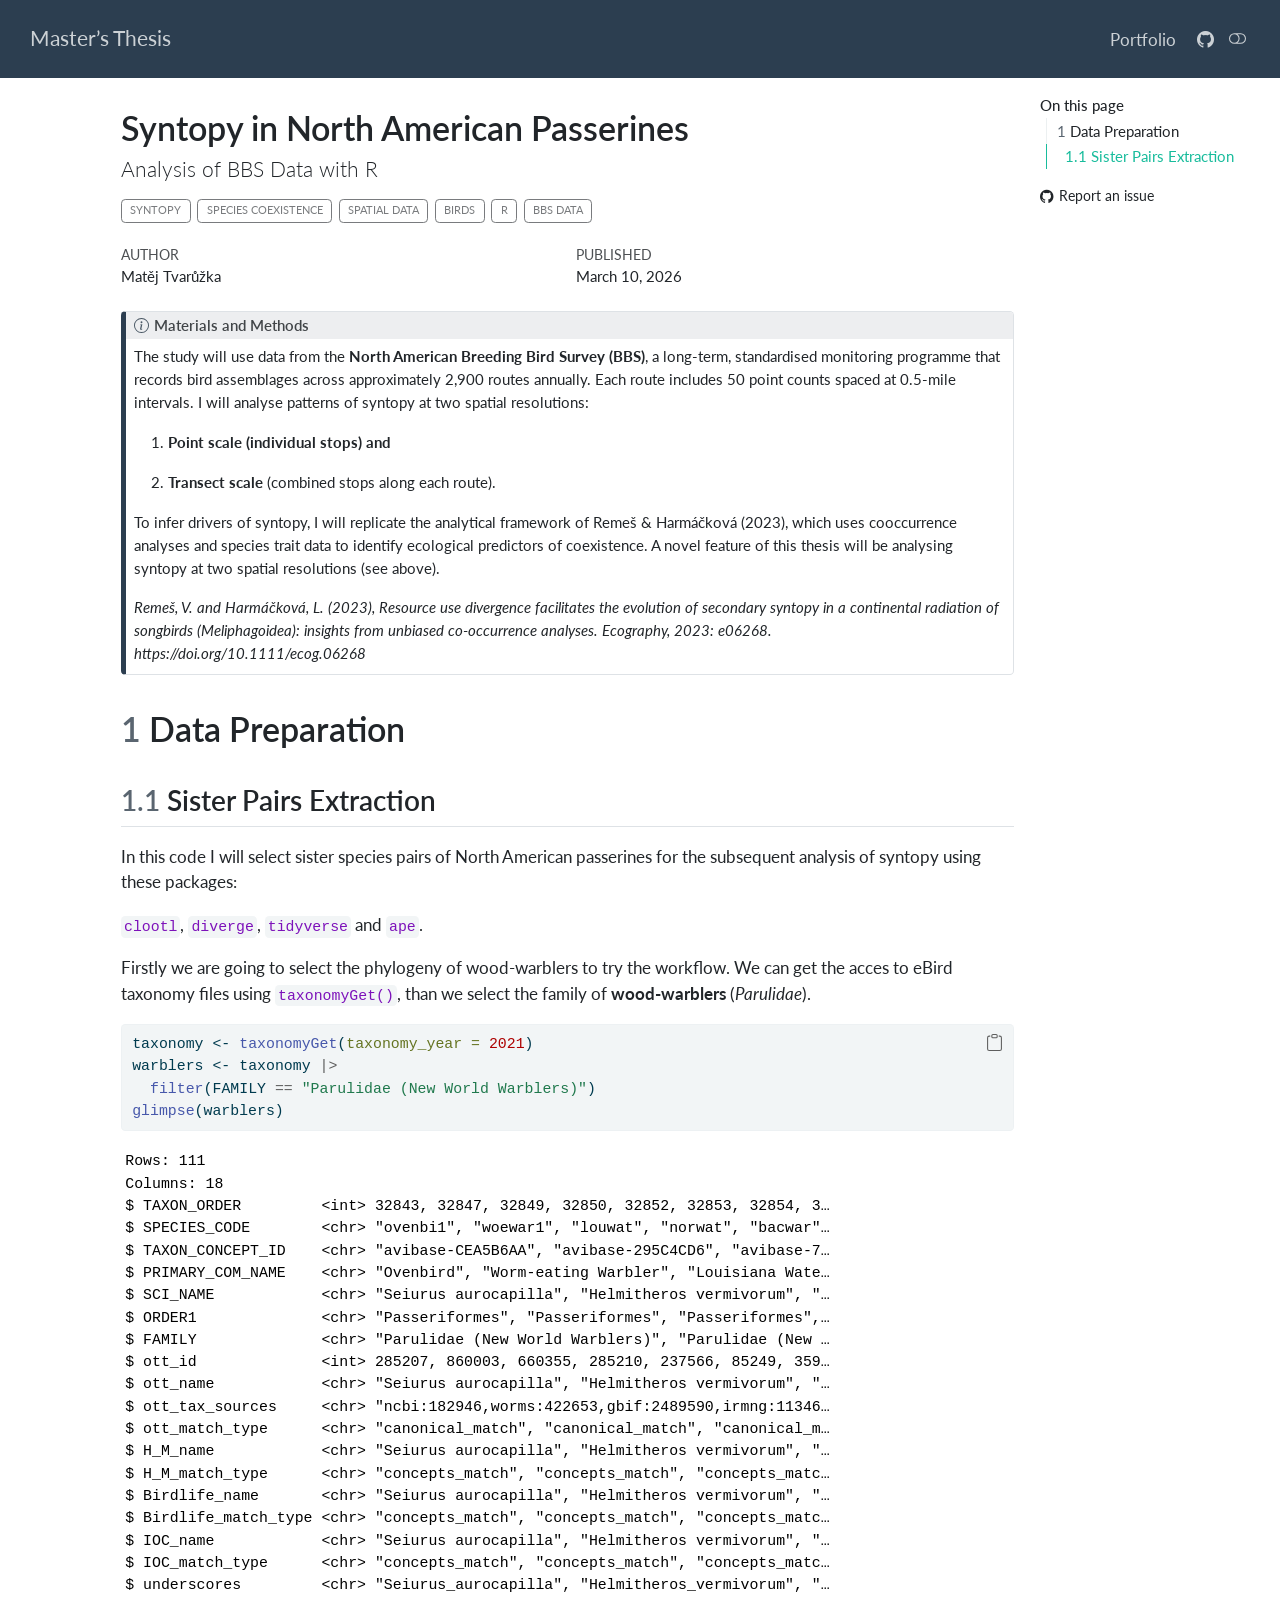
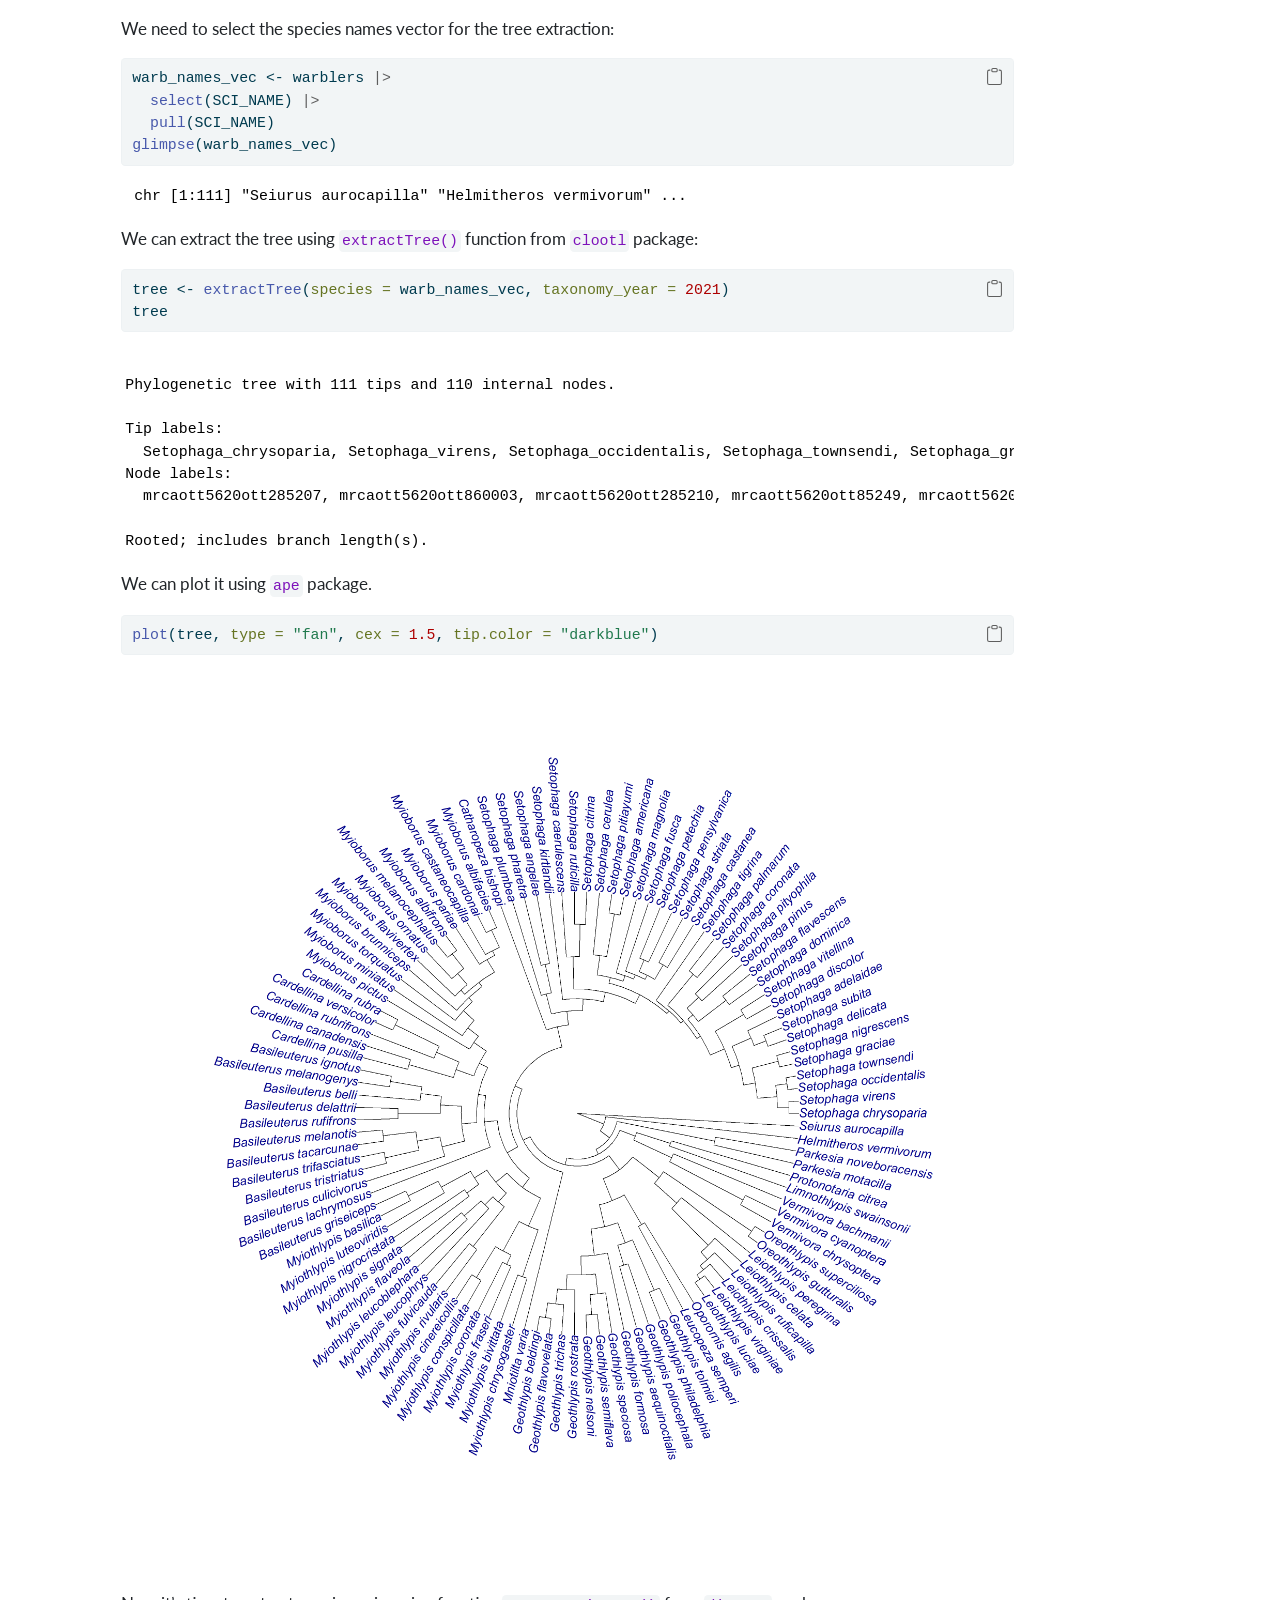
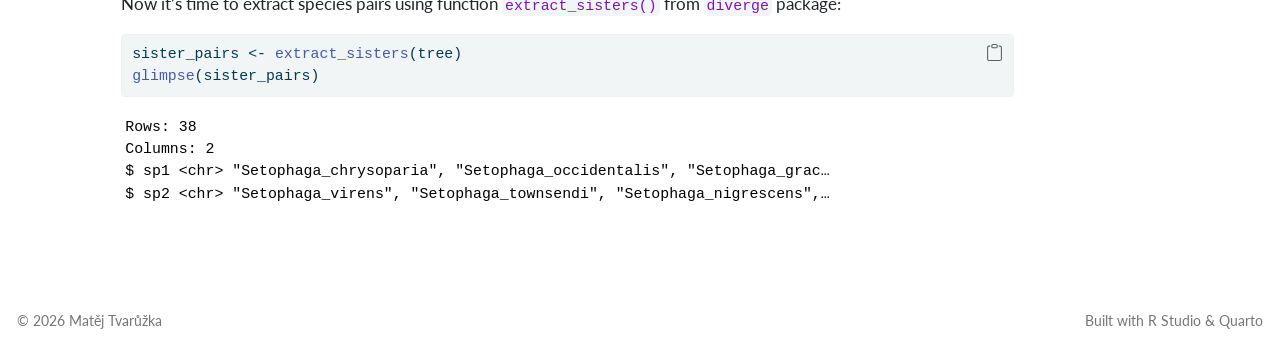
==== commit ff605938: "update" ====
--- a/docs/index.html
+++ b/docs/index.html
@@ -7,7 +7,7 @@
 <meta name="viewport" content="width=device-width, initial-scale=1.0, user-scalable=yes">
 
 <meta name="author" content="Matěj Tvarůžka">
-<meta name="dcterms.date" content="2026-03-09">
+<meta name="dcterms.date" content="2026-03-10">
 
 <title>Syntopy in North American Passerines – Master’s Thesis</title>
 <style>
@@ -356,7 +356,7 @@
     <div>
     <div class="quarto-title-meta-heading">Published</div>
     <div class="quarto-title-meta-contents">
-      <p class="date">March 9, 2026</p>
+      <p class="date">March 10, 2026</p>
     </div>
   </div>
   
@@ -459,7 +459,7 @@
 </div>
 </div>
 </div>
-<p>Now it’s time to extract species pairs:</p>
+<p>Now it’s time to extract species pairs using function <code>extract_sisters()</code> from <code>diverge</code> package:</p>
 <div class="cell">
 <div class="code-copy-outer-scaffold"><div class="sourceCode cell-code" id="cb8"><pre class="sourceCode r code-with-copy"><code class="sourceCode r"><span id="cb8-1"><a href="#cb8-1" aria-hidden="true" tabindex="-1"></a>sister_pairs <span class="ot">&lt;-</span> <span class="fu">extract_sisters</span>(tree)</span>
 <span id="cb8-2"><a href="#cb8-2" aria-hidden="true" tabindex="-1"></a><span class="fu">glimpse</span>(sister_pairs)</span></code></pre></div><button title="Copy to Clipboard" class="code-copy-button"><i class="bi"></i></button></div>
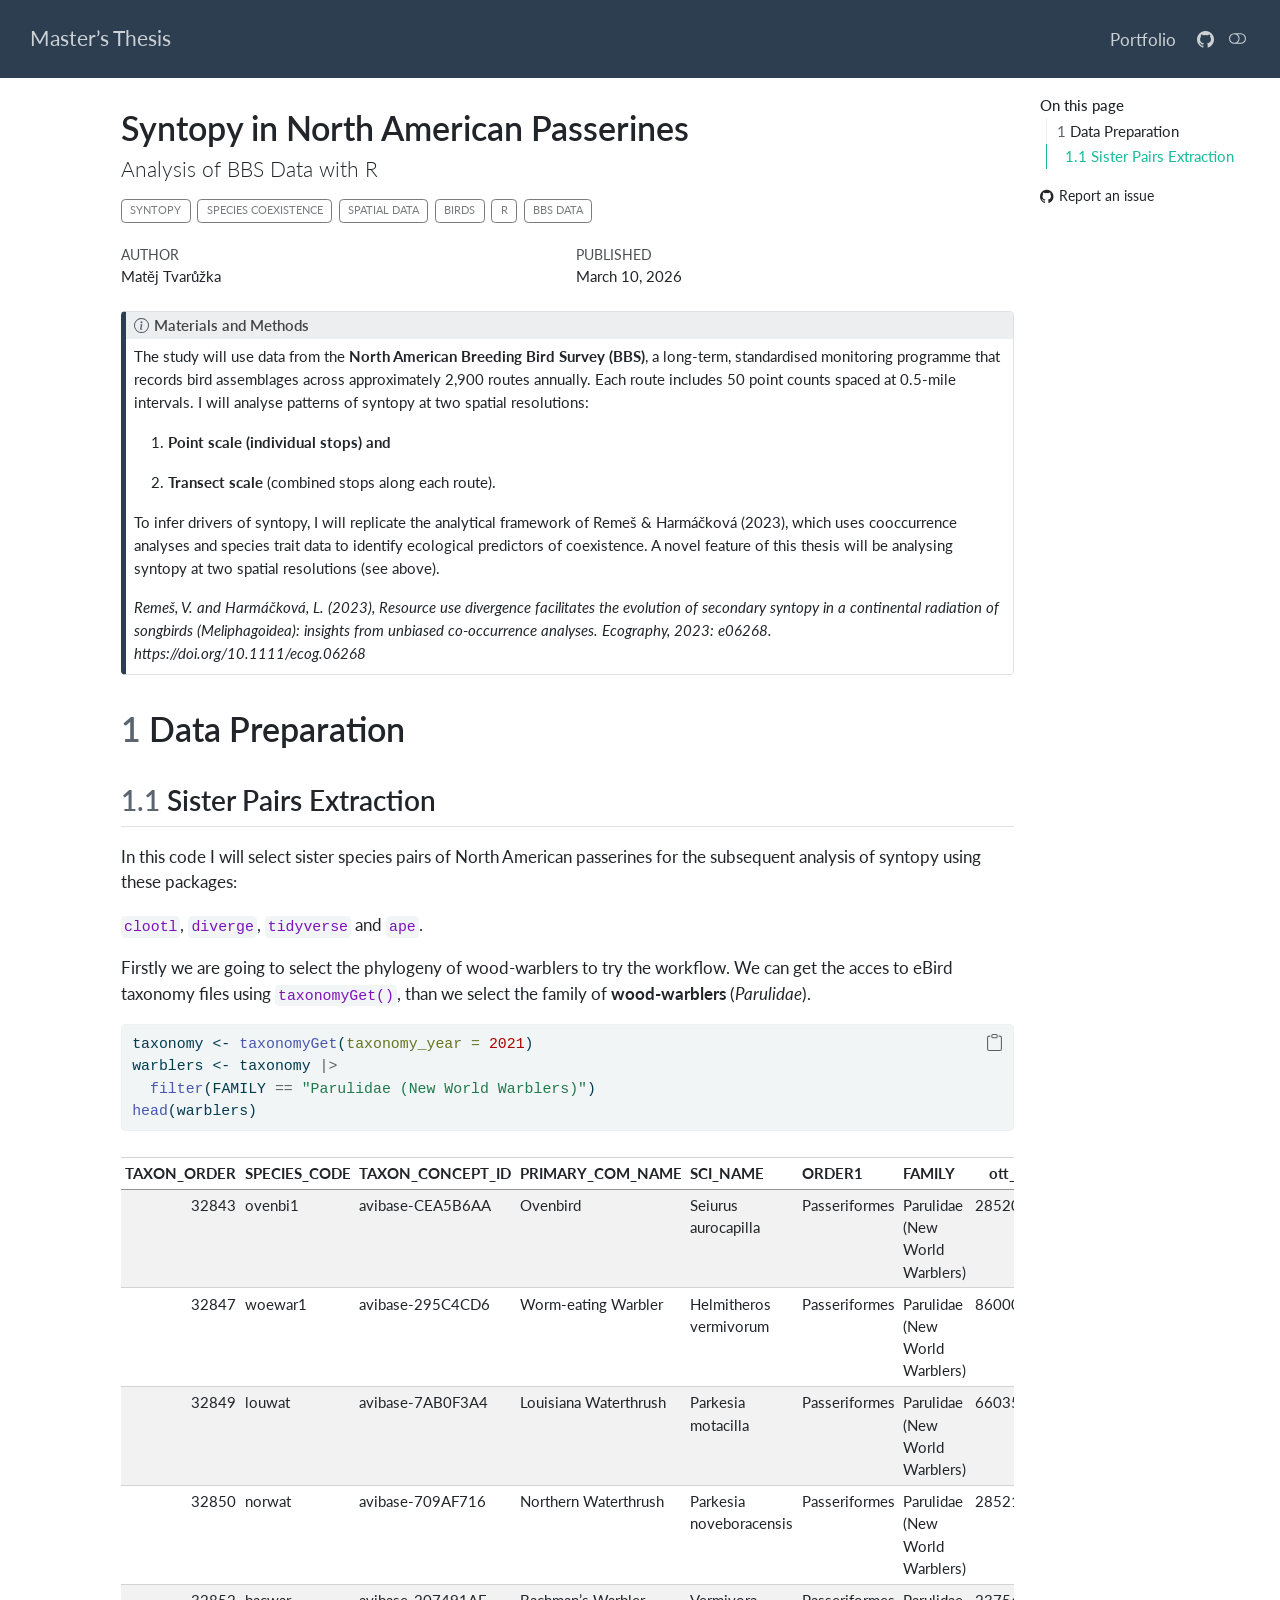
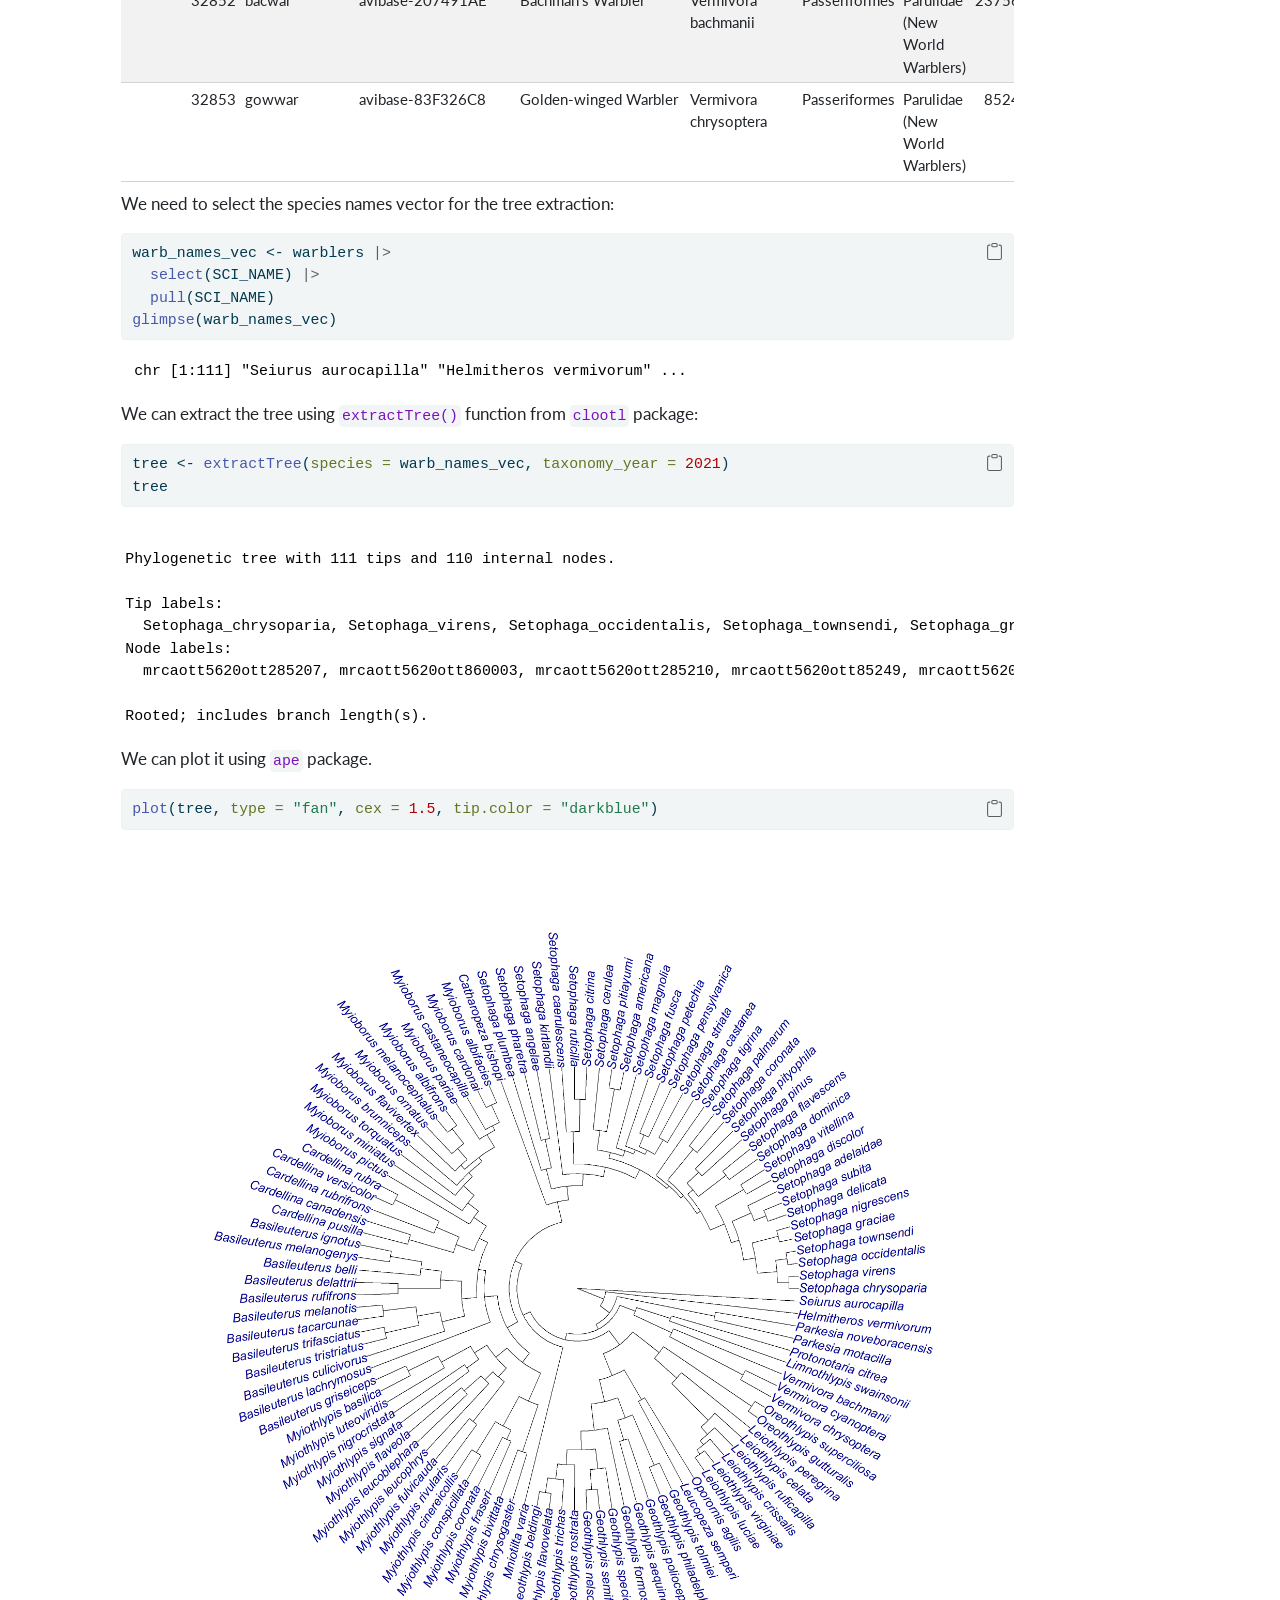
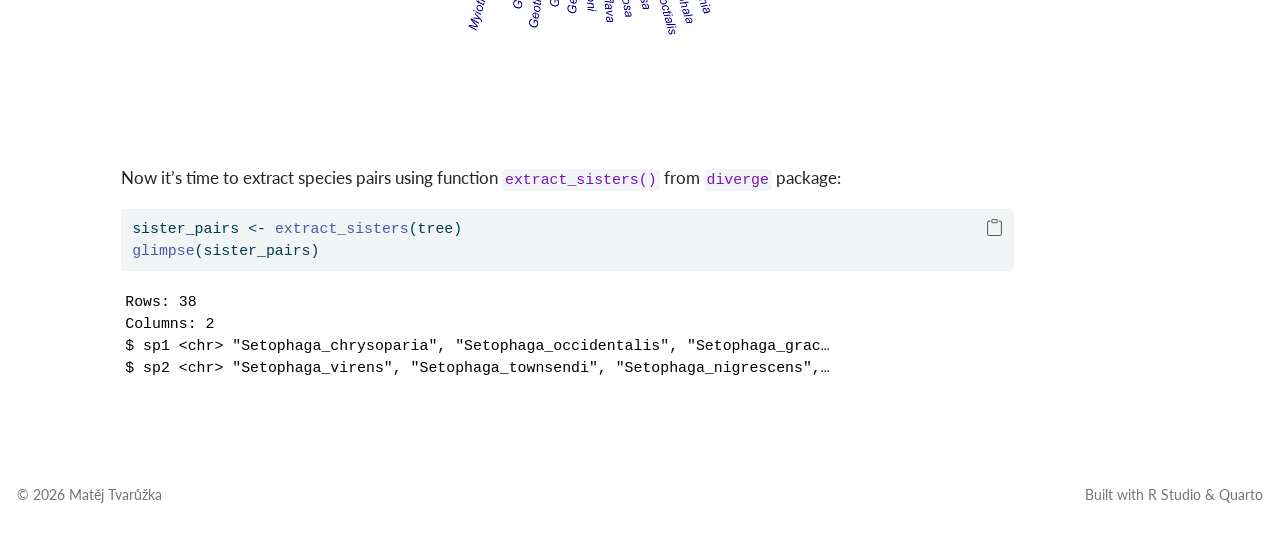
==== commit a9812464: "update" ====
--- a/docs/index.html
+++ b/docs/index.html
@@ -398,44 +398,192 @@
 <div class="code-copy-outer-scaffold"><div class="sourceCode cell-code" id="cb1"><pre class="sourceCode r code-with-copy"><code class="sourceCode r"><span id="cb1-1"><a href="#cb1-1" aria-hidden="true" tabindex="-1"></a>taxonomy <span class="ot">&lt;-</span> <span class="fu">taxonomyGet</span>(<span class="at">taxonomy_year =</span> <span class="dv">2021</span>)</span>
 <span id="cb1-2"><a href="#cb1-2" aria-hidden="true" tabindex="-1"></a>warblers <span class="ot">&lt;-</span> taxonomy <span class="sc">|&gt;</span> </span>
 <span id="cb1-3"><a href="#cb1-3" aria-hidden="true" tabindex="-1"></a>  <span class="fu">filter</span>(FAMILY <span class="sc">==</span> <span class="st">"Parulidae (New World Warblers)"</span>)</span>
-<span id="cb1-4"><a href="#cb1-4" aria-hidden="true" tabindex="-1"></a><span class="fu">glimpse</span>(warblers)</span></code></pre></div><button title="Copy to Clipboard" class="code-copy-button"><i class="bi"></i></button></div>
-<div class="cell-output cell-output-stdout">
-<pre><code>Rows: 111
-Columns: 18
-$ TAXON_ORDER         &lt;int&gt; 32843, 32847, 32849, 32850, 32852, 32853, 32854, 3…
-$ SPECIES_CODE        &lt;chr&gt; "ovenbi1", "woewar1", "louwat", "norwat", "bacwar"…
-$ TAXON_CONCEPT_ID    &lt;chr&gt; "avibase-CEA5B6AA", "avibase-295C4CD6", "avibase-7…
-$ PRIMARY_COM_NAME    &lt;chr&gt; "Ovenbird", "Worm-eating Warbler", "Louisiana Wate…
-$ SCI_NAME            &lt;chr&gt; "Seiurus aurocapilla", "Helmitheros vermivorum", "…
-$ ORDER1              &lt;chr&gt; "Passeriformes", "Passeriformes", "Passeriformes",…
-$ FAMILY              &lt;chr&gt; "Parulidae (New World Warblers)", "Parulidae (New …
-$ ott_id              &lt;int&gt; 285207, 860003, 660355, 285210, 237566, 85249, 359…
-$ ott_name            &lt;chr&gt; "Seiurus aurocapilla", "Helmitheros vermivorum", "…
-$ ott_tax_sources     &lt;chr&gt; "ncbi:182946,worms:422653,gbif:2489590,irmng:11346…
-$ ott_match_type      &lt;chr&gt; "canonical_match", "canonical_match", "canonical_m…
-$ H_M_name            &lt;chr&gt; "Seiurus aurocapilla", "Helmitheros vermivorum", "…
-$ H_M_match_type      &lt;chr&gt; "concepts_match", "concepts_match", "concepts_matc…
-$ Birdlife_name       &lt;chr&gt; "Seiurus aurocapilla", "Helmitheros vermivorum", "…
-$ Birdlife_match_type &lt;chr&gt; "concepts_match", "concepts_match", "concepts_matc…
-$ IOC_name            &lt;chr&gt; "Seiurus aurocapilla", "Helmitheros vermivorum", "…
-$ IOC_match_type      &lt;chr&gt; "concepts_match", "concepts_match", "concepts_matc…
-$ underscores         &lt;chr&gt; "Seiurus_aurocapilla", "Helmitheros_vermivorum", "…</code></pre>
+<span id="cb1-4"><a href="#cb1-4" aria-hidden="true" tabindex="-1"></a><span class="fu">head</span>(warblers)</span></code></pre></div><button title="Copy to Clipboard" class="code-copy-button"><i class="bi"></i></button></div>
+<div class="cell-output-display">
+<div class="kable-table">
+<table class="caption-top table table-sm table-striped small">
+<colgroup>
+<col style="width: 3%">
+<col style="width: 3%">
+<col style="width: 4%">
+<col style="width: 5%">
+<col style="width: 6%">
+<col style="width: 3%">
+<col style="width: 7%">
+<col style="width: 1%">
+<col style="width: 6%">
+<col style="width: 17%">
+<col style="width: 4%">
+<col style="width: 6%">
+<col style="width: 3%">
+<col style="width: 6%">
+<col style="width: 5%">
+<col style="width: 6%">
+<col style="width: 3%">
+<col style="width: 6%">
+</colgroup>
+<thead>
+<tr class="header">
+<th style="text-align: right;">TAXON_ORDER</th>
+<th style="text-align: left;">SPECIES_CODE</th>
+<th style="text-align: left;">TAXON_CONCEPT_ID</th>
+<th style="text-align: left;">PRIMARY_COM_NAME</th>
+<th style="text-align: left;">SCI_NAME</th>
+<th style="text-align: left;">ORDER1</th>
+<th style="text-align: left;">FAMILY</th>
+<th style="text-align: right;">ott_id</th>
+<th style="text-align: left;">ott_name</th>
+<th style="text-align: left;">ott_tax_sources</th>
+<th style="text-align: left;">ott_match_type</th>
+<th style="text-align: left;">H_M_name</th>
+<th style="text-align: left;">H_M_match_type</th>
+<th style="text-align: left;">Birdlife_name</th>
+<th style="text-align: left;">Birdlife_match_type</th>
+<th style="text-align: left;">IOC_name</th>
+<th style="text-align: left;">IOC_match_type</th>
+<th style="text-align: left;">underscores</th>
+</tr>
+</thead>
+<tbody>
+<tr class="odd">
+<td style="text-align: right;">32843</td>
+<td style="text-align: left;">ovenbi1</td>
+<td style="text-align: left;">avibase-CEA5B6AA</td>
+<td style="text-align: left;">Ovenbird</td>
+<td style="text-align: left;">Seiurus aurocapilla</td>
+<td style="text-align: left;">Passeriformes</td>
+<td style="text-align: left;">Parulidae (New World Warblers)</td>
+<td style="text-align: right;">285207</td>
+<td style="text-align: left;">Seiurus aurocapilla</td>
+<td style="text-align: left;">ncbi:182946,worms:422653,gbif:2489590,irmng:11346310,irmng:11704550</td>
+<td style="text-align: left;">canonical_match</td>
+<td style="text-align: left;">Seiurus aurocapilla</td>
+<td style="text-align: left;">concepts_match</td>
+<td style="text-align: left;">Seiurus aurocapilla</td>
+<td style="text-align: left;">concepts_match</td>
+<td style="text-align: left;">Seiurus aurocapilla</td>
+<td style="text-align: left;">concepts_match</td>
+<td style="text-align: left;">Seiurus_aurocapilla</td>
+</tr>
+<tr class="even">
+<td style="text-align: right;">32847</td>
+<td style="text-align: left;">woewar1</td>
+<td style="text-align: left;">avibase-295C4CD6</td>
+<td style="text-align: left;">Worm-eating Warbler</td>
+<td style="text-align: left;">Helmitheros vermivorum</td>
+<td style="text-align: left;">Passeriformes</td>
+<td style="text-align: left;">Parulidae (New World Warblers)</td>
+<td style="text-align: right;">860003</td>
+<td style="text-align: left;">Helmitheros vermivorum</td>
+<td style="text-align: left;">ncbi:182932,worms:422651,gbif:2489603,irmng:11833136,irmng:10856823</td>
+<td style="text-align: left;">canonical_match</td>
+<td style="text-align: left;">Helmitheros vermivorum</td>
+<td style="text-align: left;">concepts_match</td>
+<td style="text-align: left;">Helmitheros vermivorum</td>
+<td style="text-align: left;">concepts_match</td>
+<td style="text-align: left;">Helmitheros vermivorum</td>
+<td style="text-align: left;">concepts_match</td>
+<td style="text-align: left;">Helmitheros_vermivorum</td>
+</tr>
+<tr class="odd">
+<td style="text-align: right;">32849</td>
+<td style="text-align: left;">louwat</td>
+<td style="text-align: left;">avibase-7AB0F3A4</td>
+<td style="text-align: left;">Louisiana Waterthrush</td>
+<td style="text-align: left;">Parkesia motacilla</td>
+<td style="text-align: left;">Passeriformes</td>
+<td style="text-align: left;">Parulidae (New World Warblers)</td>
+<td style="text-align: right;">660355</td>
+<td style="text-align: left;">Parkesia motacilla</td>
+<td style="text-align: left;">ncbi:231571,worms:567886,gbif:6093862,irmng:10452680,irmng:11797571</td>
+<td style="text-align: left;">canonical_match</td>
+<td style="text-align: left;">Parkesia motacilla</td>
+<td style="text-align: left;">concepts_match</td>
+<td style="text-align: left;">Parkesia motacilla</td>
+<td style="text-align: left;">concepts_match</td>
+<td style="text-align: left;">Parkesia motacilla</td>
+<td style="text-align: left;">concepts_match</td>
+<td style="text-align: left;">Parkesia_motacilla</td>
+</tr>
+<tr class="even">
+<td style="text-align: right;">32850</td>
+<td style="text-align: left;">norwat</td>
+<td style="text-align: left;">avibase-709AF716</td>
+<td style="text-align: left;">Northern Waterthrush</td>
+<td style="text-align: left;">Parkesia noveboracensis</td>
+<td style="text-align: left;">Passeriformes</td>
+<td style="text-align: left;">Parulidae (New World Warblers)</td>
+<td style="text-align: right;">285210</td>
+<td style="text-align: left;">Parkesia noveboracensis</td>
+<td style="text-align: left;">ncbi:182947,worms:567887,gbif:6093856,irmng:10591067,irmng:11901185</td>
+<td style="text-align: left;">canonical_match</td>
+<td style="text-align: left;">Parkesia noveboracensis</td>
+<td style="text-align: left;">concepts_match</td>
+<td style="text-align: left;">Parkesia noveboracensis</td>
+<td style="text-align: left;">concepts_match</td>
+<td style="text-align: left;">Parkesia noveboracensis</td>
+<td style="text-align: left;">concepts_match</td>
+<td style="text-align: left;">Parkesia_noveboracensis</td>
+</tr>
+<tr class="odd">
+<td style="text-align: right;">32852</td>
+<td style="text-align: left;">bacwar</td>
+<td style="text-align: left;">avibase-207491AE</td>
+<td style="text-align: left;">Bachman’s Warbler</td>
+<td style="text-align: left;">Vermivora bachmanii</td>
+<td style="text-align: left;">Passeriformes</td>
+<td style="text-align: left;">Parulidae (New World Warblers)</td>
+<td style="text-align: right;">237566</td>
+<td style="text-align: left;">Vermivora bachmanii</td>
+<td style="text-align: left;">ncbi:873202,gbif:5230816,irmng:10456589</td>
+<td style="text-align: left;">canonical_match</td>
+<td style="text-align: left;">Vermivora bachmanii</td>
+<td style="text-align: left;">concepts_match</td>
+<td style="text-align: left;">Vermivora bachmanii</td>
+<td style="text-align: left;">concepts_match</td>
+<td style="text-align: left;">Vermivora bachmanii</td>
+<td style="text-align: left;">concepts_match</td>
+<td style="text-align: left;">Vermivora_bachmanii</td>
+</tr>
+<tr class="even">
+<td style="text-align: right;">32853</td>
+<td style="text-align: left;">gowwar</td>
+<td style="text-align: left;">avibase-83F326C8</td>
+<td style="text-align: left;">Golden-winged Warbler</td>
+<td style="text-align: left;">Vermivora chrysoptera</td>
+<td style="text-align: left;">Passeriformes</td>
+<td style="text-align: left;">Parulidae (New World Warblers)</td>
+<td style="text-align: right;">85249</td>
+<td style="text-align: left;">Vermivora chrysoptera</td>
+<td style="text-align: left;">ncbi:231561,worms:422630,gbif:5230811,irmng:10192611</td>
+<td style="text-align: left;">canonical_match</td>
+<td style="text-align: left;">Vermivora chrysoptera</td>
+<td style="text-align: left;">concepts_match</td>
+<td style="text-align: left;">Vermivora chrysoptera</td>
+<td style="text-align: left;">concepts_match</td>
+<td style="text-align: left;">Vermivora chrysoptera</td>
+<td style="text-align: left;">concepts_match</td>
+<td style="text-align: left;">Vermivora_chrysoptera</td>
+</tr>
+</tbody>
+</table>
+</div>
 </div>
 </div>
 <p>We need to select the species names vector for the tree extraction:</p>
 <div class="cell">
-<div class="code-copy-outer-scaffold"><div class="sourceCode cell-code" id="cb3"><pre class="sourceCode r code-with-copy"><code class="sourceCode r"><span id="cb3-1"><a href="#cb3-1" aria-hidden="true" tabindex="-1"></a>warb_names_vec <span class="ot">&lt;-</span> warblers <span class="sc">|&gt;</span> </span>
-<span id="cb3-2"><a href="#cb3-2" aria-hidden="true" tabindex="-1"></a>  <span class="fu">select</span>(SCI_NAME) <span class="sc">|&gt;</span> </span>
-<span id="cb3-3"><a href="#cb3-3" aria-hidden="true" tabindex="-1"></a>  <span class="fu">pull</span>(SCI_NAME)</span>
-<span id="cb3-4"><a href="#cb3-4" aria-hidden="true" tabindex="-1"></a><span class="fu">glimpse</span>(warb_names_vec)</span></code></pre></div><button title="Copy to Clipboard" class="code-copy-button"><i class="bi"></i></button></div>
+<div class="code-copy-outer-scaffold"><div class="sourceCode cell-code" id="cb2"><pre class="sourceCode r code-with-copy"><code class="sourceCode r"><span id="cb2-1"><a href="#cb2-1" aria-hidden="true" tabindex="-1"></a>warb_names_vec <span class="ot">&lt;-</span> warblers <span class="sc">|&gt;</span> </span>
+<span id="cb2-2"><a href="#cb2-2" aria-hidden="true" tabindex="-1"></a>  <span class="fu">select</span>(SCI_NAME) <span class="sc">|&gt;</span> </span>
+<span id="cb2-3"><a href="#cb2-3" aria-hidden="true" tabindex="-1"></a>  <span class="fu">pull</span>(SCI_NAME)</span>
+<span id="cb2-4"><a href="#cb2-4" aria-hidden="true" tabindex="-1"></a><span class="fu">glimpse</span>(warb_names_vec)</span></code></pre></div><button title="Copy to Clipboard" class="code-copy-button"><i class="bi"></i></button></div>
 <div class="cell-output cell-output-stdout">
 <pre><code> chr [1:111] "Seiurus aurocapilla" "Helmitheros vermivorum" ...</code></pre>
 </div>
 </div>
 <p>We can extract the tree using <code>extractTree()</code> function from <code>clootl</code> package:</p>
 <div class="cell">
-<div class="code-copy-outer-scaffold"><div class="sourceCode cell-code" id="cb5"><pre class="sourceCode r code-with-copy"><code class="sourceCode r"><span id="cb5-1"><a href="#cb5-1" aria-hidden="true" tabindex="-1"></a>tree <span class="ot">&lt;-</span> <span class="fu">extractTree</span>(<span class="at">species =</span> warb_names_vec, <span class="at">taxonomy_year =</span> <span class="dv">2021</span>)</span>
-<span id="cb5-2"><a href="#cb5-2" aria-hidden="true" tabindex="-1"></a>tree</span></code></pre></div><button title="Copy to Clipboard" class="code-copy-button"><i class="bi"></i></button></div>
+<div class="code-copy-outer-scaffold"><div class="sourceCode cell-code" id="cb4"><pre class="sourceCode r code-with-copy"><code class="sourceCode r"><span id="cb4-1"><a href="#cb4-1" aria-hidden="true" tabindex="-1"></a>tree <span class="ot">&lt;-</span> <span class="fu">extractTree</span>(<span class="at">species =</span> warb_names_vec, <span class="at">taxonomy_year =</span> <span class="dv">2021</span>)</span>
+<span id="cb4-2"><a href="#cb4-2" aria-hidden="true" tabindex="-1"></a>tree</span></code></pre></div><button title="Copy to Clipboard" class="code-copy-button"><i class="bi"></i></button></div>
 <div class="cell-output cell-output-stdout">
 <pre><code>
 Phylogenetic tree with 111 tips and 110 internal nodes.
@@ -450,7 +598,7 @@
 </div>
 <p>We can plot it using <code>ape</code> package.</p>
 <div class="cell">
-<div class="code-copy-outer-scaffold"><div class="sourceCode cell-code" id="cb7"><pre class="sourceCode r code-with-copy"><code class="sourceCode r"><span id="cb7-1"><a href="#cb7-1" aria-hidden="true" tabindex="-1"></a><span class="fu">plot</span>(tree, <span class="at">type =</span> <span class="st">"fan"</span>, <span class="at">cex =</span> <span class="fl">1.5</span>, <span class="at">tip.color =</span> <span class="st">"darkblue"</span>)</span></code></pre></div><button title="Copy to Clipboard" class="code-copy-button"><i class="bi"></i></button></div>
+<div class="code-copy-outer-scaffold"><div class="sourceCode cell-code" id="cb6"><pre class="sourceCode r code-with-copy"><code class="sourceCode r"><span id="cb6-1"><a href="#cb6-1" aria-hidden="true" tabindex="-1"></a><span class="fu">plot</span>(tree, <span class="at">type =</span> <span class="st">"fan"</span>, <span class="at">cex =</span> <span class="fl">1.5</span>, <span class="at">tip.color =</span> <span class="st">"darkblue"</span>)</span></code></pre></div><button title="Copy to Clipboard" class="code-copy-button"><i class="bi"></i></button></div>
 <div class="cell-output-display">
 <div>
 <figure class="figure">
@@ -461,8 +609,8 @@
 </div>
 <p>Now it’s time to extract species pairs using function <code>extract_sisters()</code> from <code>diverge</code> package:</p>
 <div class="cell">
-<div class="code-copy-outer-scaffold"><div class="sourceCode cell-code" id="cb8"><pre class="sourceCode r code-with-copy"><code class="sourceCode r"><span id="cb8-1"><a href="#cb8-1" aria-hidden="true" tabindex="-1"></a>sister_pairs <span class="ot">&lt;-</span> <span class="fu">extract_sisters</span>(tree)</span>
-<span id="cb8-2"><a href="#cb8-2" aria-hidden="true" tabindex="-1"></a><span class="fu">glimpse</span>(sister_pairs)</span></code></pre></div><button title="Copy to Clipboard" class="code-copy-button"><i class="bi"></i></button></div>
+<div class="code-copy-outer-scaffold"><div class="sourceCode cell-code" id="cb7"><pre class="sourceCode r code-with-copy"><code class="sourceCode r"><span id="cb7-1"><a href="#cb7-1" aria-hidden="true" tabindex="-1"></a>sister_pairs <span class="ot">&lt;-</span> <span class="fu">extract_sisters</span>(tree)</span>
+<span id="cb7-2"><a href="#cb7-2" aria-hidden="true" tabindex="-1"></a><span class="fu">glimpse</span>(sister_pairs)</span></code></pre></div><button title="Copy to Clipboard" class="code-copy-button"><i class="bi"></i></button></div>
 <div class="cell-output cell-output-stdout">
 <pre><code>Rows: 38
 Columns: 2
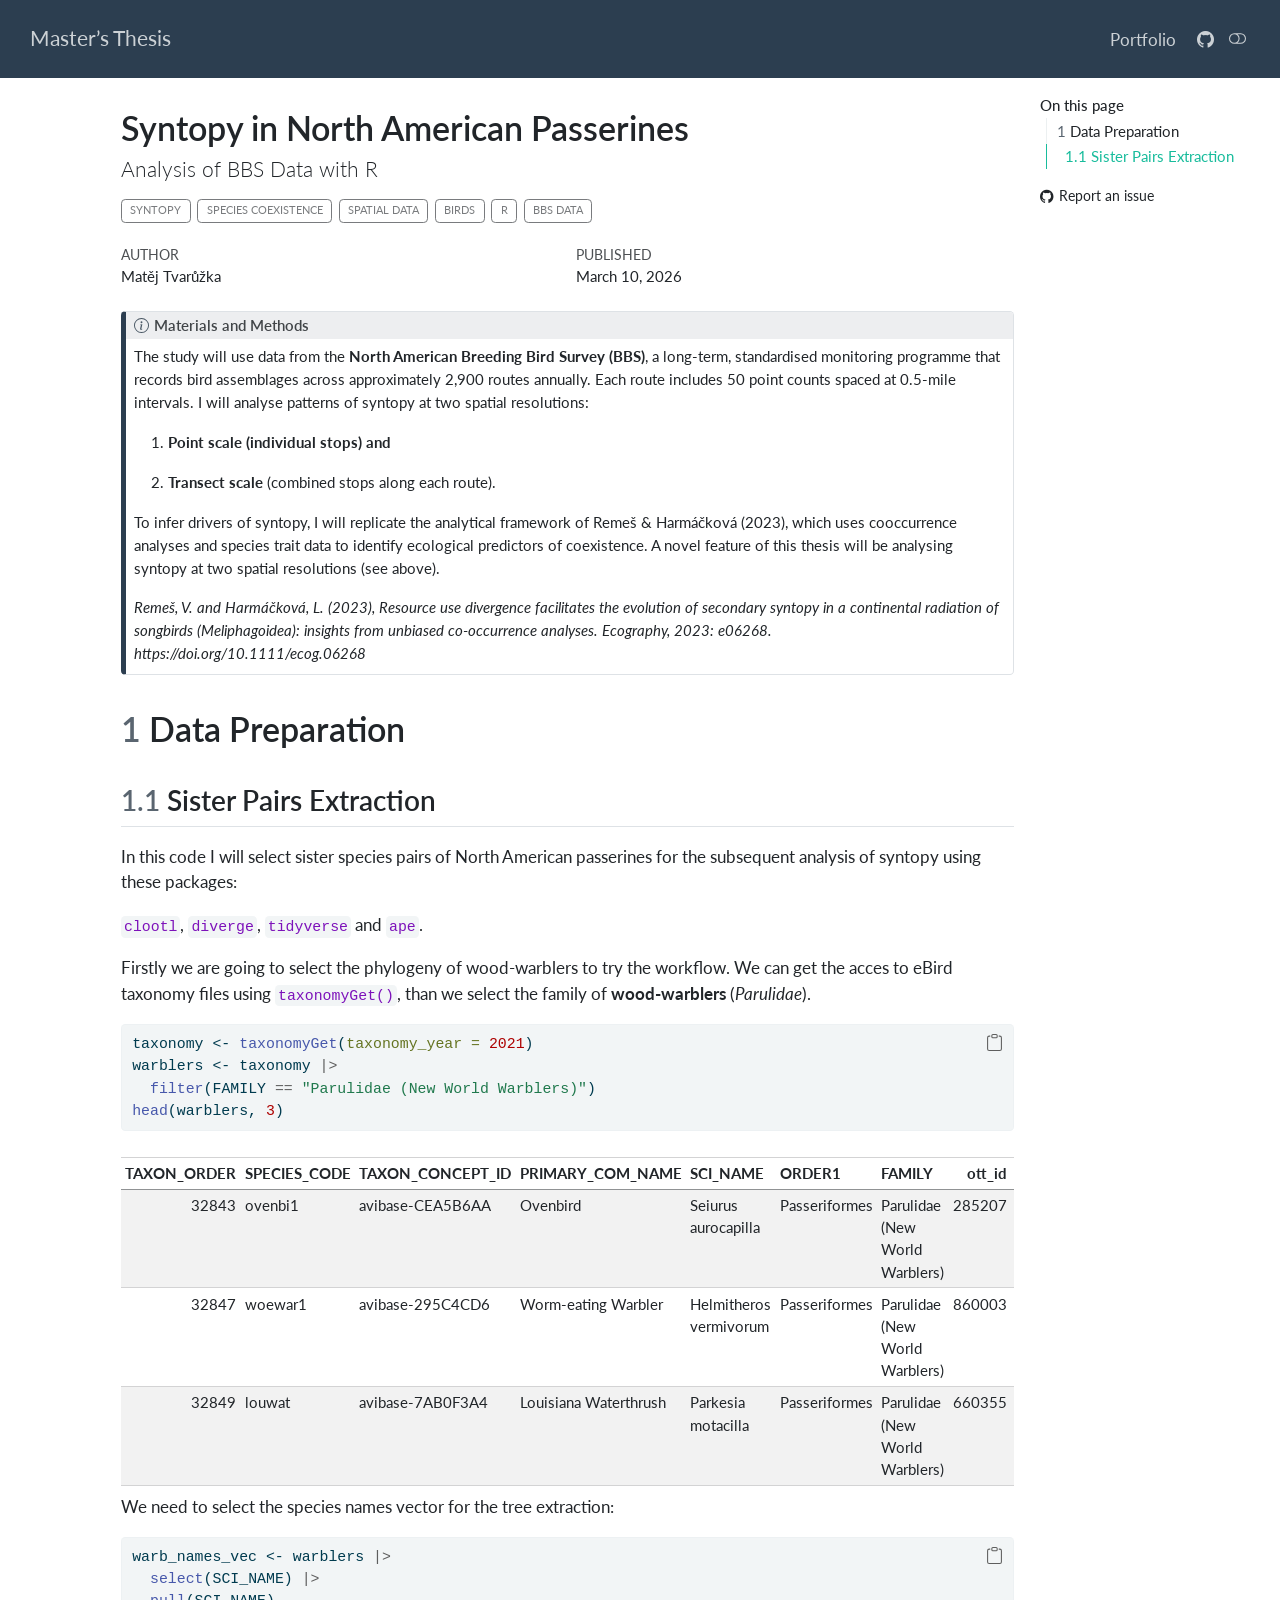
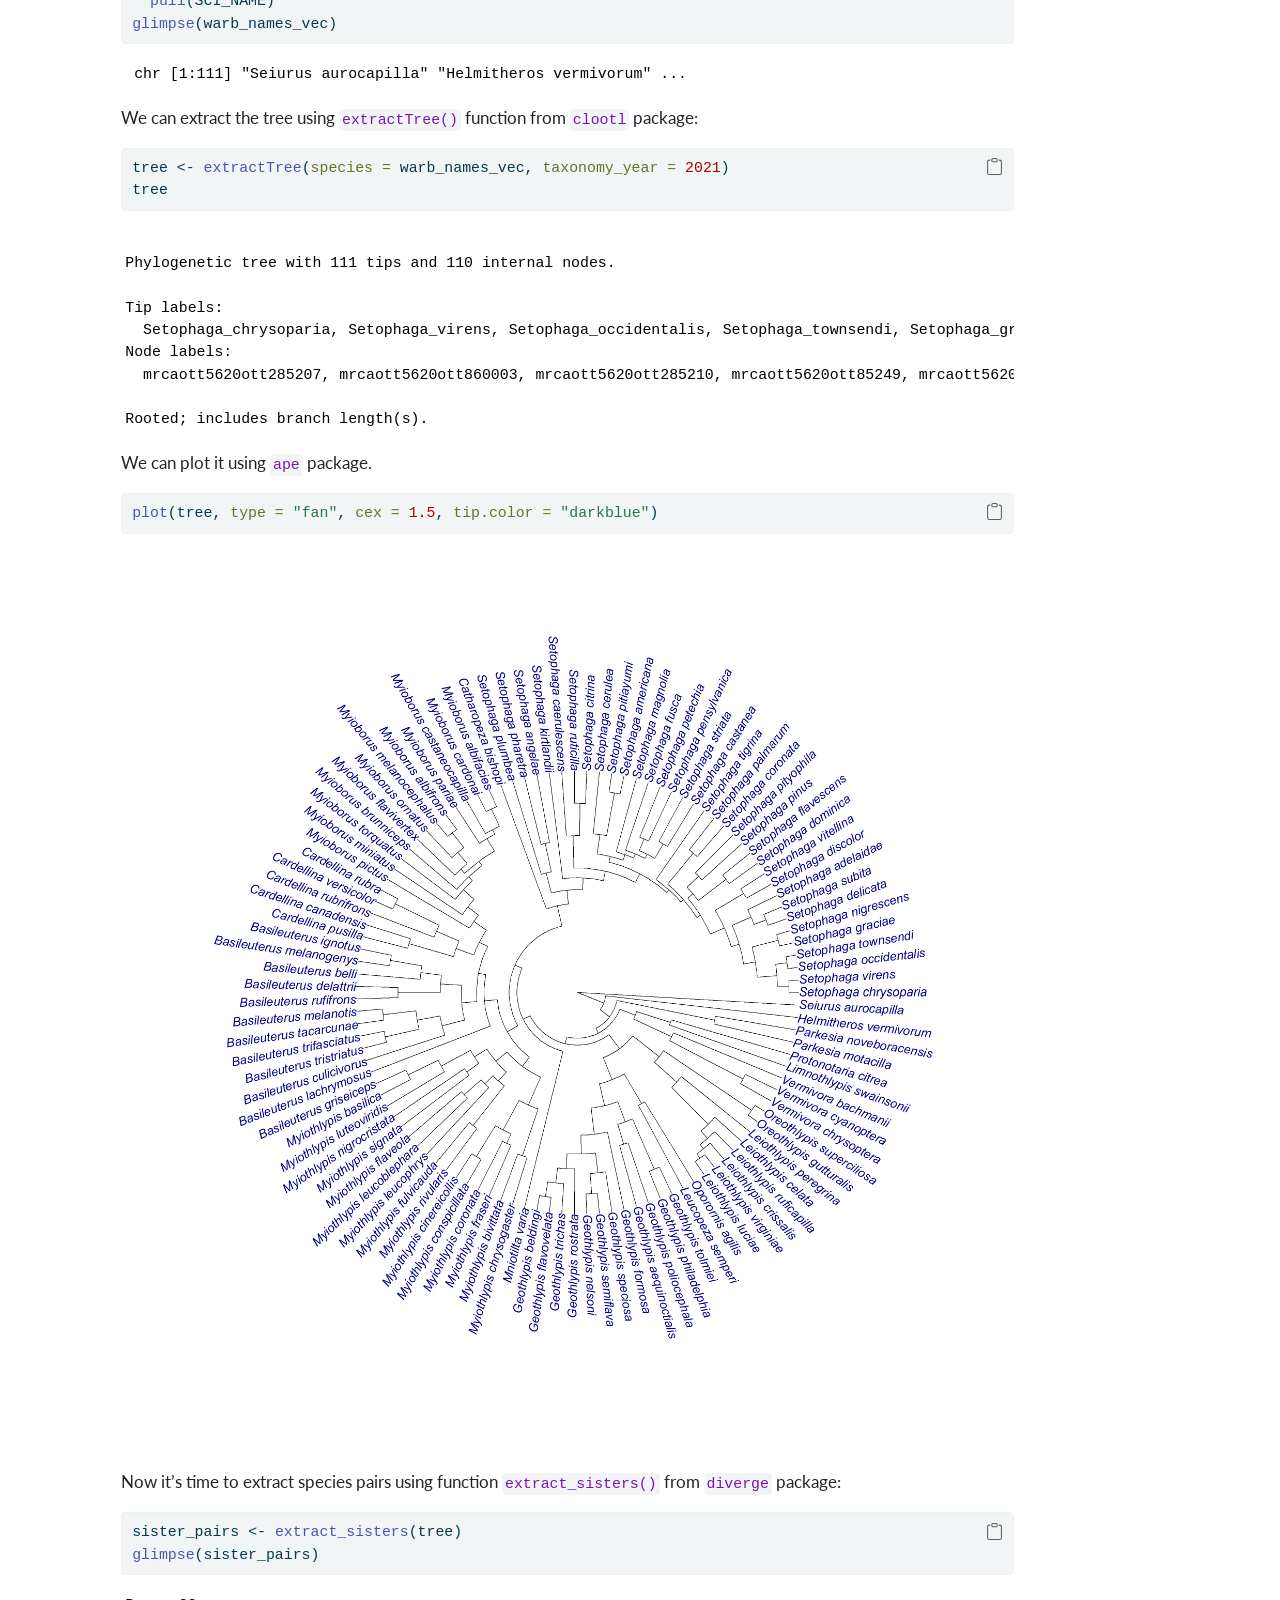
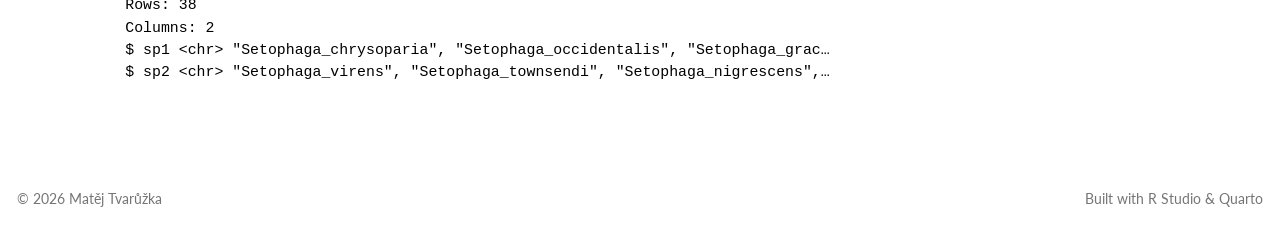
==== commit 403bd318: "update" ====
--- a/docs/index.html
+++ b/docs/index.html
@@ -398,7 +398,7 @@
 <div class="code-copy-outer-scaffold"><div class="sourceCode cell-code" id="cb1"><pre class="sourceCode r code-with-copy"><code class="sourceCode r"><span id="cb1-1"><a href="#cb1-1" aria-hidden="true" tabindex="-1"></a>taxonomy <span class="ot">&lt;-</span> <span class="fu">taxonomyGet</span>(<span class="at">taxonomy_year =</span> <span class="dv">2021</span>)</span>
 <span id="cb1-2"><a href="#cb1-2" aria-hidden="true" tabindex="-1"></a>warblers <span class="ot">&lt;-</span> taxonomy <span class="sc">|&gt;</span> </span>
 <span id="cb1-3"><a href="#cb1-3" aria-hidden="true" tabindex="-1"></a>  <span class="fu">filter</span>(FAMILY <span class="sc">==</span> <span class="st">"Parulidae (New World Warblers)"</span>)</span>
-<span id="cb1-4"><a href="#cb1-4" aria-hidden="true" tabindex="-1"></a><span class="fu">head</span>(warblers)</span></code></pre></div><button title="Copy to Clipboard" class="code-copy-button"><i class="bi"></i></button></div>
+<span id="cb1-4"><a href="#cb1-4" aria-hidden="true" tabindex="-1"></a><span class="fu">head</span>(warblers, <span class="dv">3</span>)</span></code></pre></div><button title="Copy to Clipboard" class="code-copy-button"><i class="bi"></i></button></div>
 <div class="cell-output-display">
 <div class="kable-table">
 <table class="caption-top table table-sm table-striped small">
@@ -407,20 +407,20 @@
 <col style="width: 3%">
 <col style="width: 4%">
 <col style="width: 5%">
-<col style="width: 6%">
+<col style="width: 5%">
 <col style="width: 3%">
 <col style="width: 7%">
 <col style="width: 1%">
-<col style="width: 6%">
+<col style="width: 5%">
 <col style="width: 17%">
 <col style="width: 4%">
-<col style="width: 6%">
+<col style="width: 5%">
 <col style="width: 3%">
-<col style="width: 6%">
 <col style="width: 5%">
-<col style="width: 6%">
+<col style="width: 5%">
+<col style="width: 5%">
 <col style="width: 3%">
-<col style="width: 6%">
+<col style="width: 5%">
 </colgroup>
 <thead>
 <tr class="header">
@@ -505,66 +505,6 @@
 <td style="text-align: left;">concepts_match</td>
 <td style="text-align: left;">Parkesia_motacilla</td>
 </tr>
-<tr class="even">
-<td style="text-align: right;">32850</td>
-<td style="text-align: left;">norwat</td>
-<td style="text-align: left;">avibase-709AF716</td>
-<td style="text-align: left;">Northern Waterthrush</td>
-<td style="text-align: left;">Parkesia noveboracensis</td>
-<td style="text-align: left;">Passeriformes</td>
-<td style="text-align: left;">Parulidae (New World Warblers)</td>
-<td style="text-align: right;">285210</td>
-<td style="text-align: left;">Parkesia noveboracensis</td>
-<td style="text-align: left;">ncbi:182947,worms:567887,gbif:6093856,irmng:10591067,irmng:11901185</td>
-<td style="text-align: left;">canonical_match</td>
-<td style="text-align: left;">Parkesia noveboracensis</td>
-<td style="text-align: left;">concepts_match</td>
-<td style="text-align: left;">Parkesia noveboracensis</td>
-<td style="text-align: left;">concepts_match</td>
-<td style="text-align: left;">Parkesia noveboracensis</td>
-<td style="text-align: left;">concepts_match</td>
-<td style="text-align: left;">Parkesia_noveboracensis</td>
-</tr>
-<tr class="odd">
-<td style="text-align: right;">32852</td>
-<td style="text-align: left;">bacwar</td>
-<td style="text-align: left;">avibase-207491AE</td>
-<td style="text-align: left;">Bachman’s Warbler</td>
-<td style="text-align: left;">Vermivora bachmanii</td>
-<td style="text-align: left;">Passeriformes</td>
-<td style="text-align: left;">Parulidae (New World Warblers)</td>
-<td style="text-align: right;">237566</td>
-<td style="text-align: left;">Vermivora bachmanii</td>
-<td style="text-align: left;">ncbi:873202,gbif:5230816,irmng:10456589</td>
-<td style="text-align: left;">canonical_match</td>
-<td style="text-align: left;">Vermivora bachmanii</td>
-<td style="text-align: left;">concepts_match</td>
-<td style="text-align: left;">Vermivora bachmanii</td>
-<td style="text-align: left;">concepts_match</td>
-<td style="text-align: left;">Vermivora bachmanii</td>
-<td style="text-align: left;">concepts_match</td>
-<td style="text-align: left;">Vermivora_bachmanii</td>
-</tr>
-<tr class="even">
-<td style="text-align: right;">32853</td>
-<td style="text-align: left;">gowwar</td>
-<td style="text-align: left;">avibase-83F326C8</td>
-<td style="text-align: left;">Golden-winged Warbler</td>
-<td style="text-align: left;">Vermivora chrysoptera</td>
-<td style="text-align: left;">Passeriformes</td>
-<td style="text-align: left;">Parulidae (New World Warblers)</td>
-<td style="text-align: right;">85249</td>
-<td style="text-align: left;">Vermivora chrysoptera</td>
-<td style="text-align: left;">ncbi:231561,worms:422630,gbif:5230811,irmng:10192611</td>
-<td style="text-align: left;">canonical_match</td>
-<td style="text-align: left;">Vermivora chrysoptera</td>
-<td style="text-align: left;">concepts_match</td>
-<td style="text-align: left;">Vermivora chrysoptera</td>
-<td style="text-align: left;">concepts_match</td>
-<td style="text-align: left;">Vermivora chrysoptera</td>
-<td style="text-align: left;">concepts_match</td>
-<td style="text-align: left;">Vermivora_chrysoptera</td>
-</tr>
 </tbody>
 </table>
 </div>
